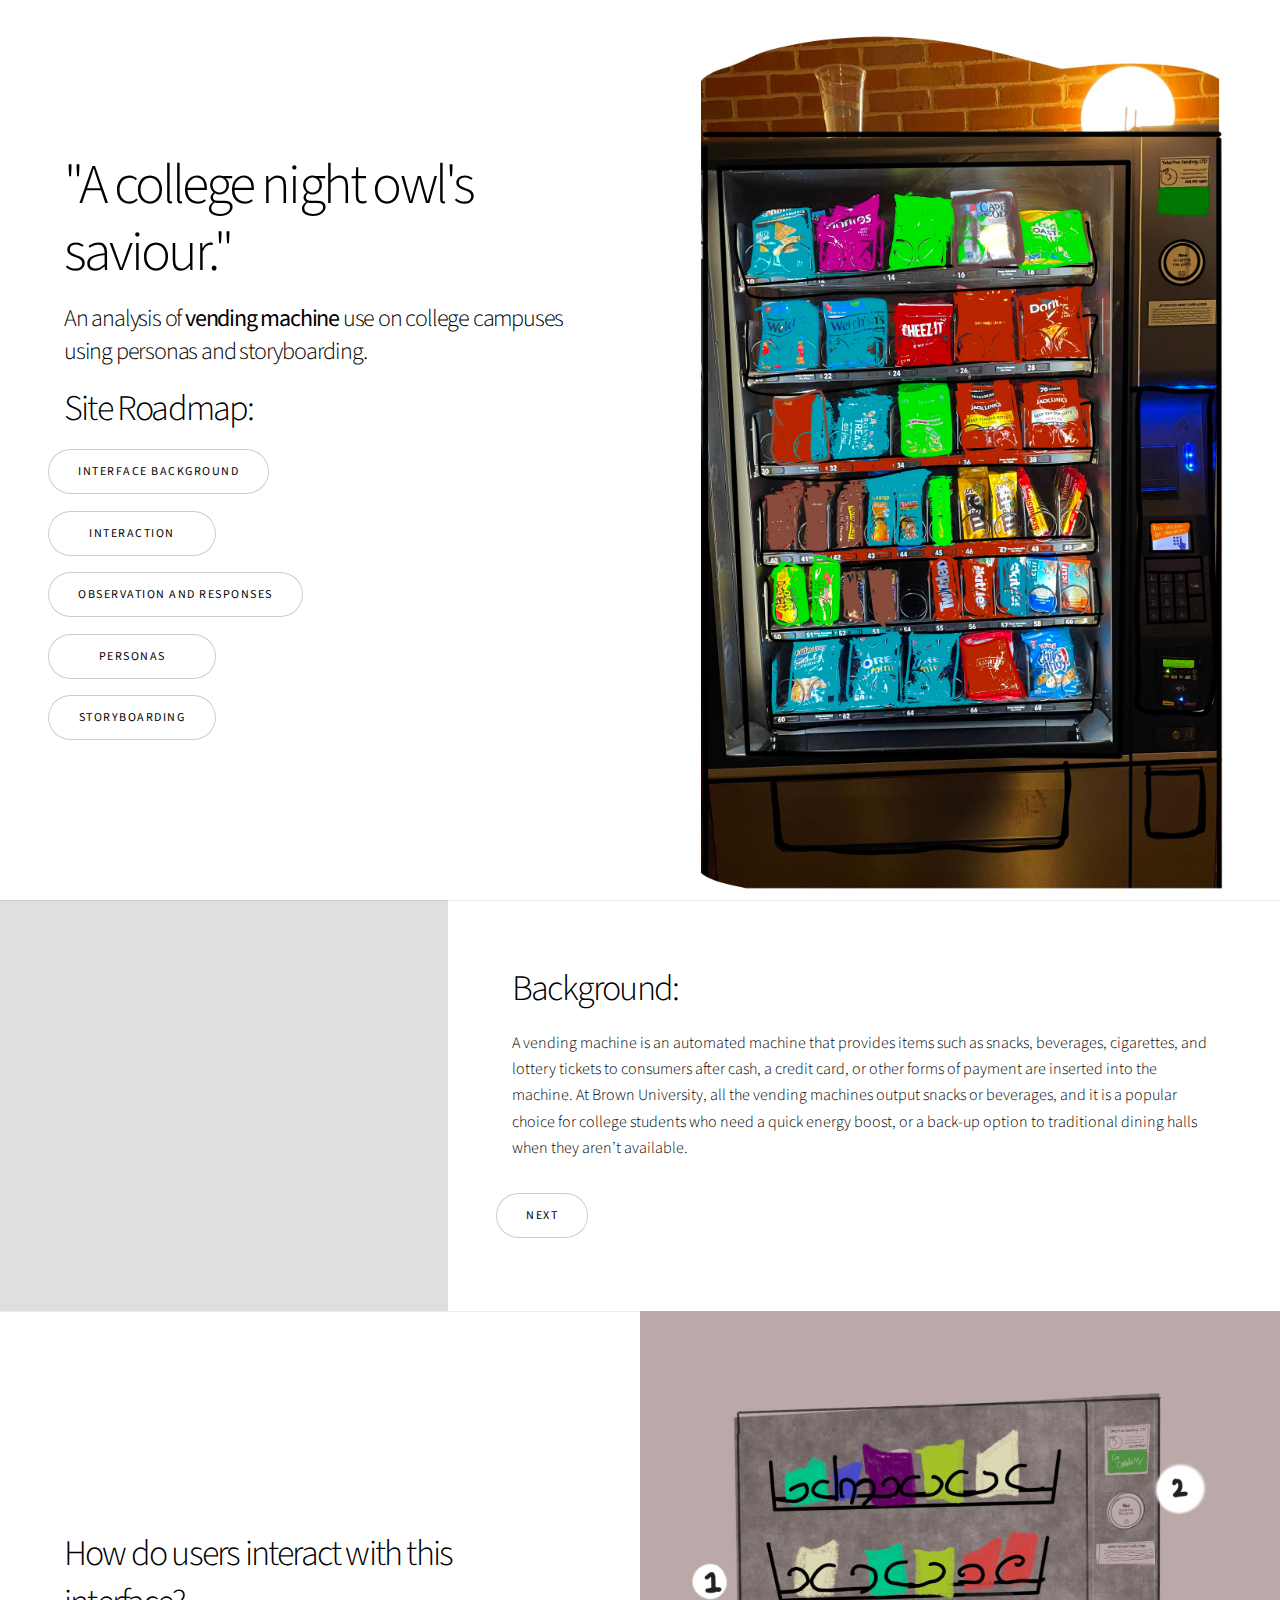
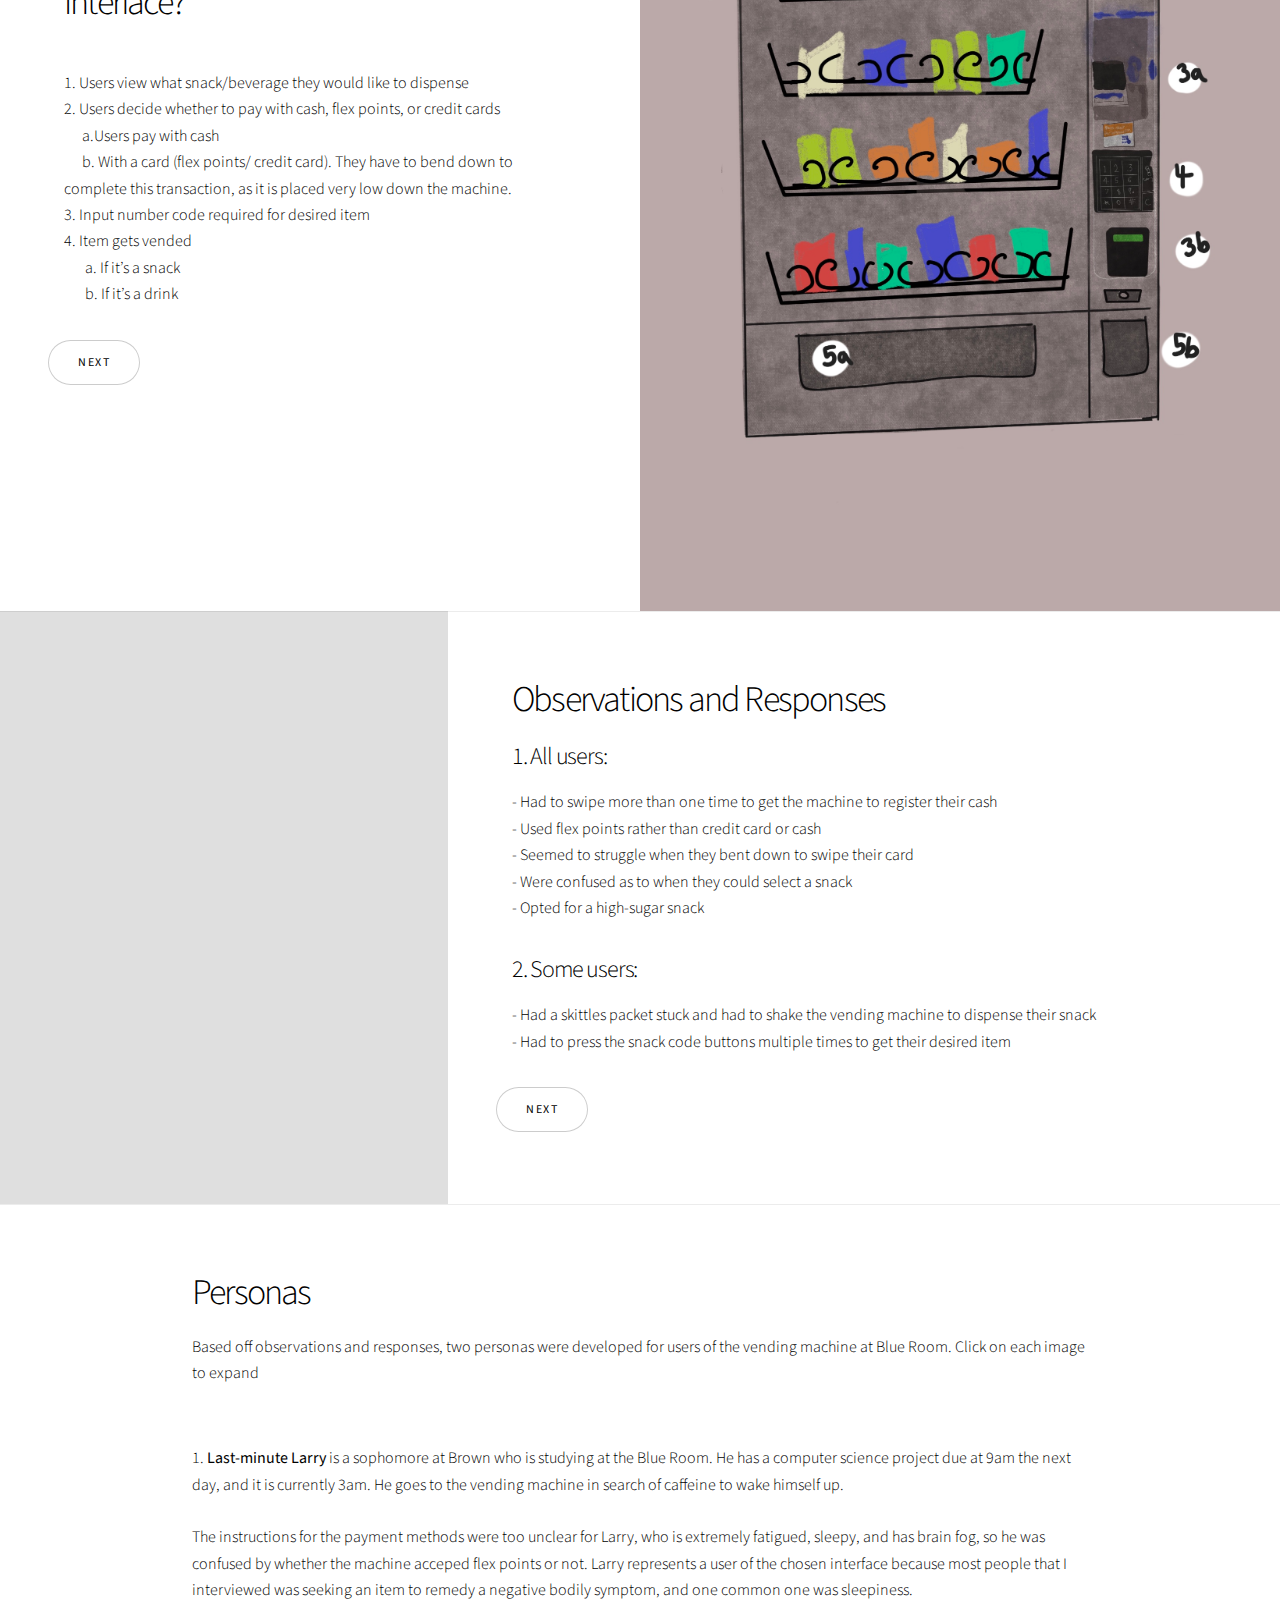
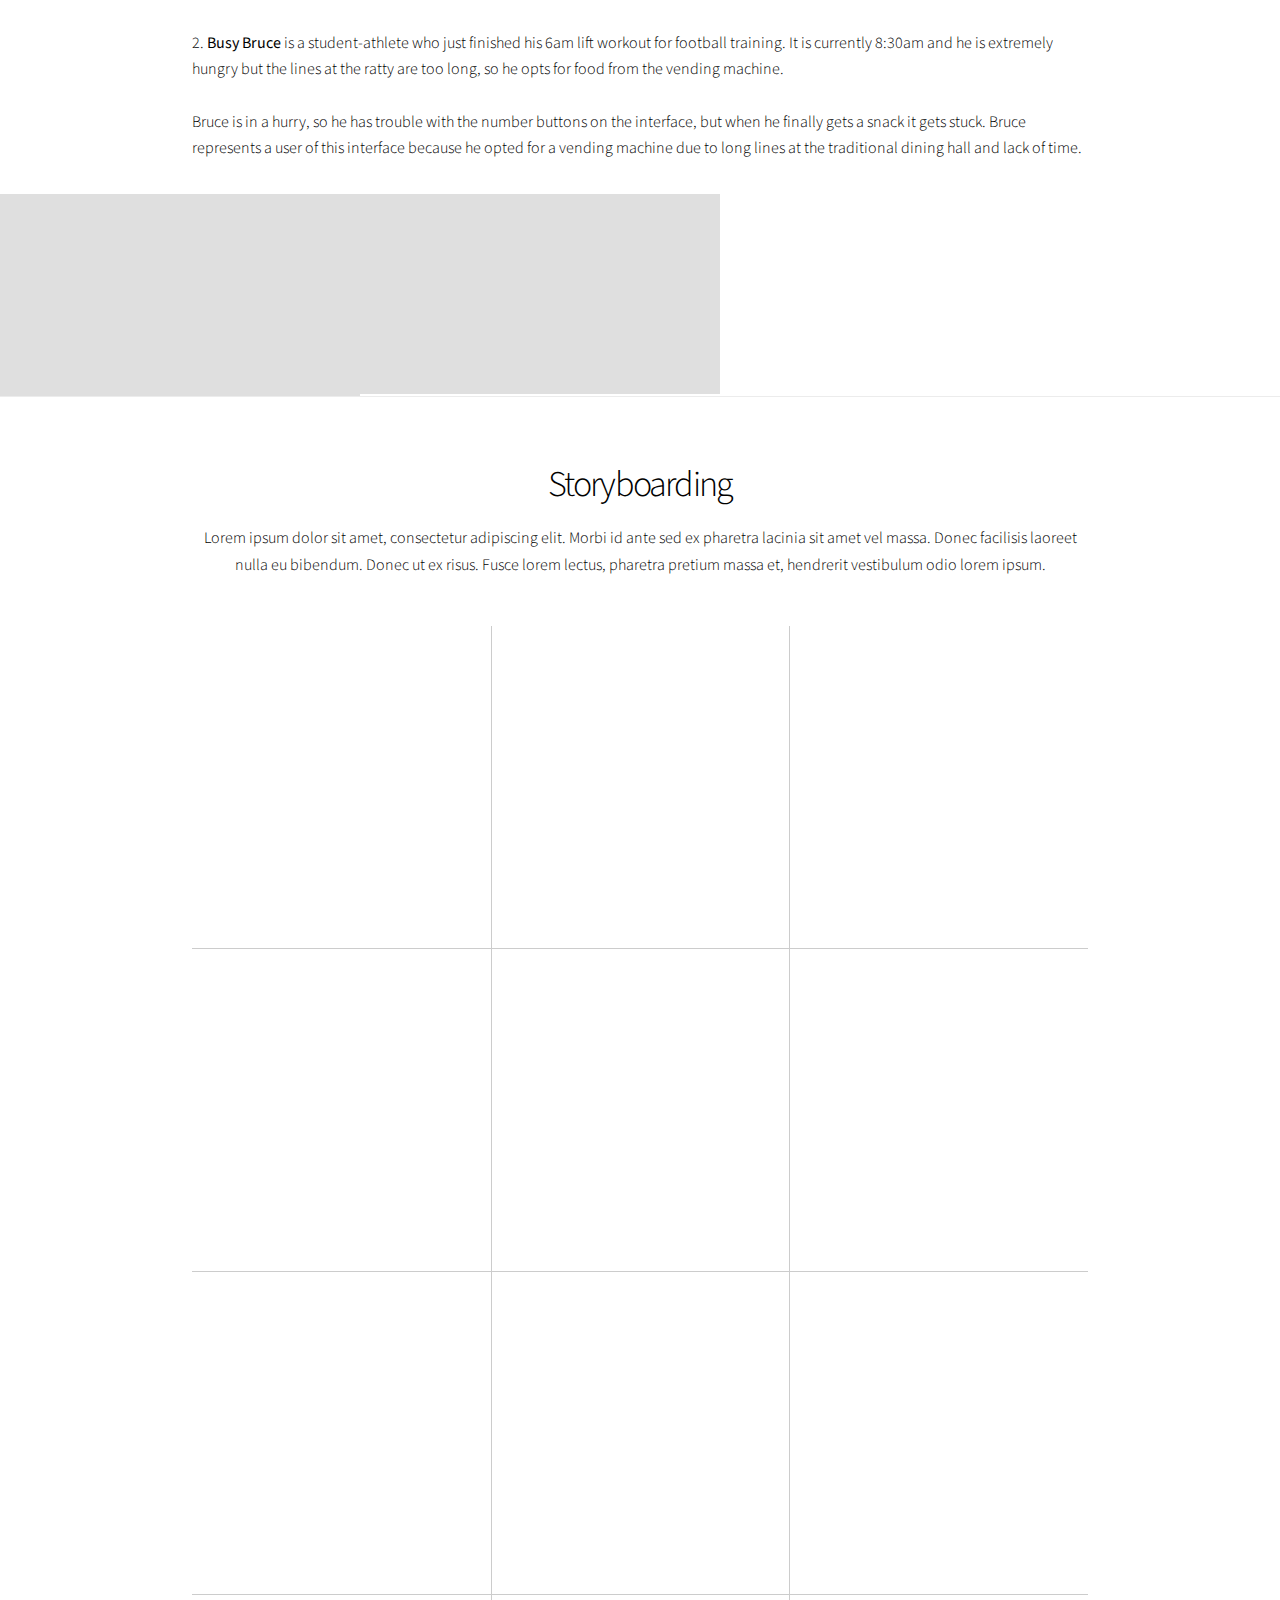
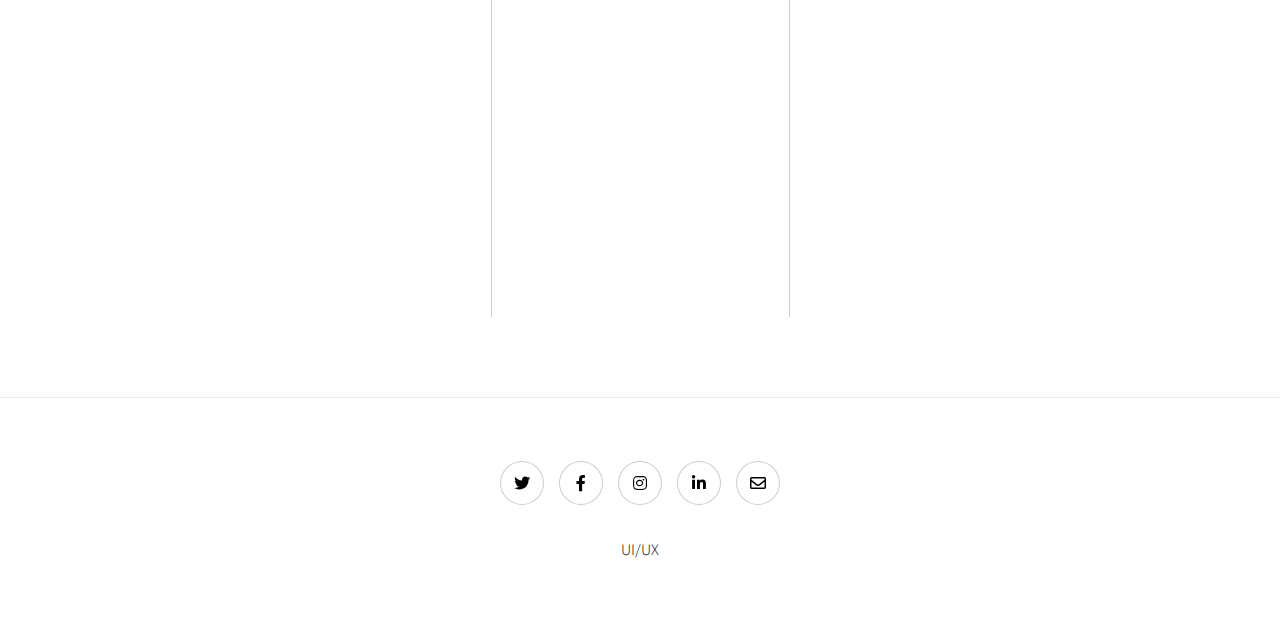
==== index.html @ 2b5aa085 "Add files via upload" ====
<!DOCTYPE HTML>
<!--
	Story by HTML5 UP
	html5up.net | @ajlkn
	Free for personal and commercial use under the CCA 3.0 license (html5up.net/license)
-->
<html>
	<head>
		<title>Vending Machine</title>
		<meta charset="utf-8" />
		<meta name="viewport" content="width=device-width, initial-scale=1, user-scalable=no" />
		<link rel="stylesheet" href="assets/css/main.css" />
		<noscript><link rel="stylesheet" href="assets/css/noscript.css" /></noscript>
	</head>
	<body class="is-preload">

		<!-- Wrapper -->
			<div id="wrapper" class="divided">

				<!-- One -->
					<section class="banner style1 orient-left content-align-left image-position-right fullscreen onload-image-fade-in onload-content-fade-right">
						<div class="content">
							<h1>"A college night owl's saviour."</h1>
							<h3 class="major">An analysis of <b>vending machine</b> use on college campuses using personas and storyboarding. <a href="https://html5up.net"> <a href="https://html5up.net/license"></a></h3>
							<h2>Site Roadmap:</h2>
							<ul class="actions stacked">
								<li><a href="#second" class="button big wide smooth-scroll-middle">Interface Background</a></li>
								<li><a href="#third" class="button big wide smooth-scroll-middle">Interaction</a></li>
								<li><a href="#fourth" class="button big wide smooth-scroll-middle">Observation and Responses</a></li>
								<li><a href="#fifth" class="button big wide smooth-scroll-middle">Personas</a></li>
								<li><a href="#sixth" class="button big wide smooth-scroll-middle">Storyboarding</a></li>
							</ul>
						</div>
						<div class="image">
							<img src="images/newvending.jpg" alt="" />
						</div>
					</section>

				<!-- Two -->
					<section class="spotlight style1 orient-right content-align-left image-position-center onscroll-image-fade-in" id="second">
						<div class="content">
							<h2>Background:</h2>
							<p>A vending machine is an automated machine that provides items such as snacks, beverages, cigarettes, and lottery tickets to consumers after cash, a credit card, or other forms of payment are inserted into the machine.
								At Brown University, all the vending machines output snacks or beverages, and it is a popular choice for college students who need a quick energy boost, or a back-up option to traditional dining halls when they aren’t available. </p>
							<ul class="actions stacked">
								<li><a href="#third" class="button smooth-scroll-middle">Next</a></li>
							</ul>
						</div>
						<div class="image">
							<img src="images/vendingcartoon.jpg" alt="" />
						</div>
					</section>

				<!-- Three -->
					<section class="banner style1 orient-left content-align-left image-position-right fullscreen onload-image-fade-in onload-content-fade-right" id="third">
						<div class="content">
							<h2>How do users interact with this interface? </h2>
							<p>
								<br>1. Users view what snack/beverage they would like to dispense 
								<br>2. Users decide whether to pay with cash, flex points, or credit cards 
								<br> &nbsp;&nbsp;&nbsp;&nbsp;&nbsp;&nbsp;a.Users pay with cash
								<br> &nbsp;&nbsp;&nbsp;&nbsp;&nbsp;&nbsp;b. With a card (flex points/ credit card). They have to bend down to &nbsp;&nbsp;&nbsp;&nbsp;&nbsp;&nbsp; complete this transaction, as it is placed very low down the machine.
								<br> 3. Input number code required for desired item
								<br> 4. Item gets vended
								<br> &nbsp;&nbsp;&nbsp;&nbsp;&nbsp;&nbsp; 	a. If it’s a snack
								<br> &nbsp;&nbsp;&nbsp;&nbsp;&nbsp;&nbsp;	b. If it’s a drink
								</p>
							<ul class="actions stacked">
								<li><a href="#fourth" class="button smooth-scroll-middle">Next</a></li>
							</ul>
						</div>
						<div class="image">
							<img src="images/new.jpg" alt="" />
						</div>
					</section>

				<!-- Four -->
					<section class="spotlight style1 orient-right content-align-left image-position-center onscroll-image-fade-in" id="fourth">
						<div class="content">
							<h2>Observations and Responses</h2>
							<h3>1. All users: </h3>
							<p> - Had to swipe more than one time to get the machine  to register their cash 
							<br> - Used flex points rather than credit card or cash   
							<br> - Seemed to struggle when they bent down to swipe their card   
							<br> - Were confused as to when they could select a snack   
							<br> - Opted for a high-sugar snack </p>
							<h3>2. Some users: </h3>
							<p>	- Had a skittles packet stuck and had to shake the vending machine to dispense their snack
							<br> - Had to press the snack code buttons multiple times to get their desired item 
								</p>
								
							<ul class="actions stacked">
								<li><a href="#fifth" class="button smooth-scroll-middle">Next</a></li>
							</ul>
						</div>
						<div class="image">
							<img src="images/example.jpg" alt="" />
						</div>
					</section>

				<!-- Five -->
					<section class="wrapper style1 align-left"id="fifth">
						<div class="inner">
							<h2>Personas</h2>
							<p>Based off observations and responses, two personas were developed for users of the vending machine at Blue Room. Click on each image to expand</p>
							<br> 1. <b>Last-minute Larry</b> is a sophomore at Brown who is studying at the Blue Room. He has a computer science project due at 9am the next day, and it is currently 3am. He goes to the vending machine in search of caffeine to wake himself up.
							<br>
							<br> The instructions for the payment methods were too unclear for Larry, who is extremely fatigued, sleepy, and has brain fog, so he was confused by whether the machine acceped flex points or not.
						       Larry represents a user of the chosen interface because most people that I interviewed was seeking an item to remedy a negative bodily symptom, and one common one was sleepiness. 
							<br>
							<br> 2. <b>Busy Bruce</b> is a student-athlete who just finished his 6am lift workout for football training. It is currently 8:30am and he is extremely hungry but the lines at the ratty are too long, so he opts for food from the vending machine. 
							<br>
							<br> Bruce is in a hurry, so he has trouble with the number buttons on the interface, but when he finally gets a snack it gets stuck.
							Bruce represents a user of this interface because he opted for a vending machine due to long lines at the traditional dining hall and lack of time.
						</div>

						<!-- Gallery -->
							<div class="gallery style2 medium lightbox onscroll-fade-in">
								<article>
									<a href="images/larry.png" class="image">
										<img src="images/larry.png" alt="" />
									</a>
									<div class="caption">
										<h3>Last-minute Larry</h3>
										<p></p>
										<ul class="actions fixed">
											<li><span class="button small">Details</span></li>
										</ul>
									</div>
								</article>
								<article>
									<a href="images/bruce.png" class="image">
										<img src="images/bruce.png" alt="" />
									</a>
									<div class="caption">
										<h3>Busy Bruce</h3>
										<p></p>
										<ul class="actions fixed">
											<li><span class="button small">Details</span></li>
										</ul>
									</div>
						
				
								
								</article>
							</div>

					</section>

				<!-- Six -->
					<section class="wrapper style1 align-center">
						<div class="inner">
							<h2>Storyboarding</h2>
							<p>Lorem ipsum dolor sit amet, consectetur adipiscing elit. Morbi id ante sed ex pharetra lacinia sit amet vel massa. Donec facilisis laoreet nulla eu bibendum. Donec ut ex risus. Fusce lorem lectus, pharetra pretium massa et, hendrerit vestibulum odio lorem ipsum.</p>
							<div class="items style1 medium onscroll-fade-in">
								<section>
									<span class="icon style2 major fa-gem"></span>
									<h3>Lorem</h3>
									<p>Lorem ipsum dolor sit amet, consectetur adipiscing elit. Morbi dui turpis, cursus eget orci amet aliquam congue semper. Etiam eget ultrices risus nec tempor elit.</p>
								</section>
								<section>
									<span class="icon solid style2 major fa-save"></span>
									<h3>Ipsum</h3>
									<p>Lorem ipsum dolor sit amet, consectetur adipiscing elit. Morbi dui turpis, cursus eget orci amet aliquam congue semper. Etiam eget ultrices risus nec tempor elit.</p>
								</section>
								<section>
									<span class="icon solid style2 major fa-chart-bar"></span>
									<h3>Dolor</h3>
									<p>Lorem ipsum dolor sit amet, consectetur adipiscing elit. Morbi dui turpis, cursus eget orci amet aliquam congue semper. Etiam eget ultrices risus nec tempor elit.</p>
								</section>
								<section>
									<span class="icon solid style2 major fa-wifi"></span>
									<h3>Amet</h3>
									<p>Lorem ipsum dolor sit amet, consectetur adipiscing elit. Morbi dui turpis, cursus eget orci amet aliquam congue semper. Etiam eget ultrices risus nec tempor elit.</p>
								</section>
								<section>
									<span class="icon solid style2 major fa-cog"></span>
									<h3>Magna</h3>
									<p>Lorem ipsum dolor sit amet, consectetur adipiscing elit. Morbi dui turpis, cursus eget orci amet aliquam congue semper. Etiam eget ultrices risus nec tempor elit.</p>
								</section>
								<section>
									<span class="icon style2 major fa-paper-plane"></span>
									<h3>Tempus</h3>
									<p>Lorem ipsum dolor sit amet, consectetur adipiscing elit. Morbi dui turpis, cursus eget orci amet aliquam congue semper. Etiam eget ultrices risus nec tempor elit.</p>
								</section>
								<section>
									<span class="icon solid style2 major fa-desktop"></span>
									<h3>Aliquam</h3>
									<p>Lorem ipsum dolor sit amet, consectetur adipiscing elit. Morbi dui turpis, cursus eget orci amet aliquam congue semper. Etiam eget ultrices risus nec tempor elit.</p>
								</section>
								<section>
									<span class="icon solid style2 major fa-sync-alt"></span>
									<h3>Elit</h3>
									<p>Lorem ipsum dolor sit amet, consectetur adipiscing elit. Morbi dui turpis, cursus eget orci amet aliquam congue semper. Etiam eget ultrices risus nec tempor elit.</p>
								</section>
								<section>
									<span class="icon solid style2 major fa-hashtag"></span>
									<h3>Morbi</h3>
									<p>Lorem ipsum dolor sit amet, consectetur adipiscing elit. Morbi dui turpis, cursus eget orci amet aliquam congue semper. Etiam eget ultrices risus nec tempor elit.</p>
								</section>
								<section>
									<span class="icon solid style2 major fa-bolt"></span>
									<h3>Turpis</h3>
									<p>Lorem ipsum dolor sit amet, consectetur adipiscing elit. Morbi dui turpis, cursus eget orci amet aliquam congue semper. Etiam eget ultrices risus nec tempor elit.</p>
								</section>
								<section>
									<span class="icon solid style2 major fa-envelope"></span>
									<h3>Ultrices</h3>
									<p>Lorem ipsum dolor sit amet, consectetur adipiscing elit. Morbi dui turpis, cursus eget orci amet aliquam congue semper. Etiam eget ultrices risus nec tempor elit.</p>
								</section>
								<section>
									<span class="icon solid style2 major fa-leaf"></span>
									<h3>Risus</h3>
									<p>Lorem ipsum dolor sit amet, consectetur adipiscing elit. Morbi dui turpis, cursus eget orci amet aliquam congue semper. Etiam eget ultrices risus nec tempor elit.</p>
								</section>
							</div>
						</div>
					</section>

				

				<!-- Footer -->
					<footer class="wrapper style1 align-center">
						<div class="inner">
							<ul class="icons">
								<li><a href="#" class="icon brands style2 fa-twitter"><span class="label">Twitter</span></a></li>
								<li><a href="#" class="icon brands style2 fa-facebook-f"><span class="label">Facebook</span></a></li>
								<li><a href="#" class="icon brands style2 fa-instagram"><span class="label">Instagram</span></a></li>
								<li><a href="#" class="icon brands style2 fa-linkedin-in"><span class="label">LinkedIn</span></a></li>
								<li><a href="#" class="icon style2 fa-envelope"><span class="label">Email</span></a></li>
							</ul>
							<p> UI/UX <a/a></p>
						</div>
					</footer>

			</div>

		<!-- Scripts -->
			<script src="assets/js/jquery.min.js"></script>
			<script src="assets/js/jquery.scrollex.min.js"></script>
			<script src="assets/js/jquery.scrolly.min.js"></script>
			<script src="assets/js/browser.min.js"></script>
			<script src="assets/js/breakpoints.min.js"></script>
			<script src="assets/js/util.js"></script>
			<script src="assets/js/main.js"></script>

	</body>
</html>
---- assets/css/main.css ----
@import url(fontawesome-all.min.css);
@import url("https://fonts.googleapis.com/css?family=Source+Sans+Pro:300,300i,400,400i");

/*
	Story by HTML5 UP
	html5up.net | @ajlkn
	Free for personal and commercial use under the CCA 3.0 license (html5up.net/license)
*/

html, body, div, span, applet, object,
iframe, h1, h2, h3, h4, h5, h6, p, blockquote,
pre, a, abbr, acronym, address, big, cite,
code, del, dfn, em, img, ins, kbd, q, s, samp,
small, strike, strong, sub, sup, tt, var, b,
u, i, center, dl, dt, dd, ol, ul, li, fieldset,
form, label, legend, table, caption, tbody,
tfoot, thead, tr, th, td, article, aside,
canvas, details, embed, figure, figcaption,
footer, header, hgroup, menu, nav, output, ruby,
section, summary, time, mark, audio, video {
	margin: 0;
	padding: 0;
	border: 0;
	font-size: 100%;
	font: inherit;
	vertical-align: baseline;}

article, aside, details, figcaption, figure,
footer, header, hgroup, menu, nav, section {
	display: block;}

body {
	line-height: 1;
}

ol, ul {
	list-style: none;
}

blockquote, q {
	quotes: none;
}

	blockquote:before, blockquote:after, q:before, q:after {
		content: '';
		content: none;
	}

table {
	border-collapse: collapse;
	border-spacing: 0;
}

body {
	-webkit-text-size-adjust: none;
}

mark {
	background-color: transparent;
	color: inherit;
}

input::-moz-focus-inner {
	border: 0;
	padding: 0;
}

input, select, textarea {
	-moz-appearance: none;
	-webkit-appearance: none;
	-ms-appearance: none;
	appearance: none;
}

/* Basic */

	@-ms-viewport {
		width: device-width;
	}

	body {
		-ms-overflow-style: scrollbar;
	}

	@media screen and (max-width: 480px) {

		html, body {
			min-width: 320px;
		}

	}

	html {
		box-sizing: border-box;
	}

	*, *:before, *:after {
		box-sizing: inherit;
	}

	body {
		background: #ffffff;
	}

		body.is-preload *, body.is-preload *:before, body.is-preload *:after {
			-moz-animation: none !important;
			-webkit-animation: none !important;
			-ms-animation: none !important;
			animation: none !important;
			-moz-transition: none !important;
			-webkit-transition: none !important;
			-ms-transition: none !important;
			transition: none !important;
		}

/* Type */

	html {
		font-size: 18pt;
	}

		@media screen and (max-width: 1680px) {

			html {
				font-size: 14pt;
			}

		}

		@media screen and (max-width: 1280px) {

			html {
				font-size: 12pt;
			}

		}

		@media screen and (max-width: 736px) {

			html {
				font-size: 11pt;
			}

		}

		@media screen and (max-width: 360px) {

			html {
				font-size: 10pt;
			}

		}

	body {
		background-color: #ffffff;
		color: #000000;
	}

	body, input, select, textarea {
		font-family: "Source Sans Pro", Helvetica, sans-serif;
		font-size: 1rem;
		font-weight: 300;
		line-height: 1.65;
	}

	a {
		-moz-transition: color 0.2s ease-in-out;
		-webkit-transition: color 0.2s ease-in-out;
		-ms-transition: color 0.2s ease-in-out;
		transition: color 0.2s ease-in-out;
		text-decoration: underline;
	}

		a:hover {
			text-decoration: none;
		}

	strong, b {
		font-weight: 400;
	}

	em, i {
		font-style: italic;
	}

	p {
		margin: 0 0 2rem 0;
	}

		p.major {
			font-size: 1.25rem;
		}

	h1, h2, h3, h4, h5, h6 {
		font-weight: 300;
		line-height: 1.375;
		letter-spacing: -0.05em;
		margin: 0 0 1rem 0;
	}

		h1 a, h2 a, h3 a, h4 a, h5 a, h6 a {
			color: inherit;
			text-decoration: none;
		}

	h1 {
		font-size: 3.5rem;
		line-height: 1.2;
	}

	h2 {
		font-size: 2.25rem;
	}

	h3 {
		font-size: 1.5rem;
	}

	h4 {
		font-size: 1.1rem;
	}

	h5 {
		font-size: 0.9rem;
	}

	h6 {
		font-size: 0.7rem;
	}

	sub {
		font-size: 0.8rem;
		position: relative;
		top: 0.5rem;
	}

	sup {
		font-size: 0.8rem;
		position: relative;
		top: -0.5rem;
	}

	blockquote {
		border-left: solid 4px;
		font-style: italic;
		margin: 0 0 2rem 0;
		padding: 0.5rem 0 0.5rem 2rem;
	}

	code {
		border-radius: 4px;
		font-family: "Courier New", monospace;
		font-size: 0.9em;
		margin: 0 0.25rem;
		padding: 0.25rem 0.325rem;
	}

	pre {
		-webkit-overflow-scrolling: touch;
		font-family: "Courier New", monospace;
		font-size: 0.9em;
		margin: 0 0 2rem 0;
	}

		pre code {
			display: block;
			line-height: 1.5;
			padding: 0.75rem 1rem;
			overflow-x: auto;
		}

	hr {
		border: 0;
		border-bottom: solid 1px;
		margin: 2.5rem 0;
	}

		hr.major {
			margin: 3.5rem 0;
		}

	.align-left {
		text-align: left;
	}

	.align-center {
		text-align: center;
	}

	.align-right {
		text-align: right;
	}

	@media screen and (max-width: 736px) {

		p.major {
			font-size: 1.1rem;
		}

		h1 {
			font-size: 2.5rem;
		}

		h2 {
			font-size: 2rem;
		}

		h3 {
			font-size: 1.25rem;
		}

		h4 {
			font-size: 1rem;
		}

	}

	input, select, textarea {
		color: #000000;
	}

	a {
		color: #000000;
	}

		a:hover {
			color: #47D3E5;
		}

	strong, b {
		color: #000000;
	}

	h1, h2, h3, h4, h5, h6 {
		color: #000000;
	}

	blockquote {
		border-left-color: rgba(0, 0, 0, 0.2);
	}

	code {
		background: rgba(0, 0, 0, 0.05);
		border-color: rgba(0, 0, 0, 0.2);
	}

	hr {
		border-bottom-color: rgba(0, 0, 0, 0.2);
	}

/* Row */

	.row {
		display: flex;
		flex-wrap: wrap;
		box-sizing: border-box;
		align-items: stretch;
	}

		.row > * {
			box-sizing: border-box;
		}

		.row.gtr-uniform > * > :last-child {
			margin-bottom: 0;
		}

		.row.aln-left {
			justify-content: flex-start;
		}

		.row.aln-center {
			justify-content: center;
		}

		.row.aln-right {
			justify-content: flex-end;
		}

		.row.aln-top {
			align-items: flex-start;
		}

		.row.aln-middle {
			align-items: center;
		}

		.row.aln-bottom {
			align-items: flex-end;
		}

		.row > .imp {
			order: -1;
		}

		.row > .col-1 {
			width: 8.33333%;
		}

		.row > .off-1 {
			margin-left: 8.33333%;
		}

		.row > .col-2 {
			width: 16.66667%;
		}

		.row > .off-2 {
			margin-left: 16.66667%;
		}

		.row > .col-3 {
			width: 25%;
		}

		.row > .off-3 {
			margin-left: 25%;
		}

		.row > .col-4 {
			width: 33.33333%;
		}

		.row > .off-4 {
			margin-left: 33.33333%;
		}

		.row > .col-5 {
			width: 41.66667%;
		}

		.row > .off-5 {
			margin-left: 41.66667%;
		}

		.row > .col-6 {
			width: 50%;
		}

		.row > .off-6 {
			margin-left: 50%;
		}

		.row > .col-7 {
			width: 58.33333%;
		}

		.row > .off-7 {
			margin-left: 58.33333%;
		}

		.row > .col-8 {
			width: 66.66667%;
		}

		.row > .off-8 {
			margin-left: 66.66667%;
		}

		.row > .col-9 {
			width: 75%;
		}

		.row > .off-9 {
			margin-left: 75%;
		}

		.row > .col-10 {
			width: 83.33333%;
		}

		.row > .off-10 {
			margin-left: 83.33333%;
		}

		.row > .col-11 {
			width: 91.66667%;
		}

		.row > .off-11 {
			margin-left: 91.66667%;
		}

		.row > .col-12 {
			width: 100%;
		}

		.row > .off-12 {
			margin-left: 100%;
		}

		.row.gtr-0 {
			margin-top: 0;
			margin-left: 0rem;
		}

			.row.gtr-0 > * {
				padding: 0 0 0 0rem;
			}

			.row.gtr-0.gtr-uniform {
				margin-top: 0rem;
			}

				.row.gtr-0.gtr-uniform > * {
					padding-top: 0rem;
				}

		.row.gtr-25 {
			margin-top: 0;
			margin-left: -0.5rem;
		}

			.row.gtr-25 > * {
				padding: 0 0 0 0.5rem;
			}

			.row.gtr-25.gtr-uniform {
				margin-top: -0.5rem;
			}

				.row.gtr-25.gtr-uniform > * {
					padding-top: 0.5rem;
				}

		.row.gtr-50 {
			margin-top: 0;
			margin-left: -1rem;
		}

			.row.gtr-50 > * {
				padding: 0 0 0 1rem;
			}

			.row.gtr-50.gtr-uniform {
				margin-top: -1rem;
			}

				.row.gtr-50.gtr-uniform > * {
					padding-top: 1rem;
				}

		.row {
			margin-top: 0;
			margin-left: -2rem;
		}

			.row > * {
				padding: 0 0 0 2rem;
			}

			.row.gtr-uniform {
				margin-top: -2rem;
			}

				.row.gtr-uniform > * {
					padding-top: 2rem;
				}

		.row.gtr-150 {
			margin-top: 0;
			margin-left: -3rem;
		}

			.row.gtr-150 > * {
				padding: 0 0 0 3rem;
			}

			.row.gtr-150.gtr-uniform {
				margin-top: -3rem;
			}

				.row.gtr-150.gtr-uniform > * {
					padding-top: 3rem;
				}

		.row.gtr-200 {
			margin-top: 0;
			margin-left: -4rem;
		}

			.row.gtr-200 > * {
				padding: 0 0 0 4rem;
			}

			.row.gtr-200.gtr-uniform {
				margin-top: -4rem;
			}

				.row.gtr-200.gtr-uniform > * {
					padding-top: 4rem;
				}

		@media screen and (max-width: 1680px) {

			.row {
				display: flex;
				flex-wrap: wrap;
				box-sizing: border-box;
				align-items: stretch;
			}

				.row > * {
					box-sizing: border-box;
				}

				.row.gtr-uniform > * > :last-child {
					margin-bottom: 0;
				}

				.row.aln-left {
					justify-content: flex-start;
				}

				.row.aln-center {
					justify-content: center;
				}

				.row.aln-right {
					justify-content: flex-end;
				}

				.row.aln-top {
					align-items: flex-start;
				}

				.row.aln-middle {
					align-items: center;
				}

				.row.aln-bottom {
					align-items: flex-end;
				}

				.row > .imp-xlarge {
					order: -1;
				}

				.row > .col-1-xlarge {
					width: 8.33333%;
				}

				.row > .off-1-xlarge {
					margin-left: 8.33333%;
				}

				.row > .col-2-xlarge {
					width: 16.66667%;
				}

				.row > .off-2-xlarge {
					margin-left: 16.66667%;
				}

				.row > .col-3-xlarge {
					width: 25%;
				}

				.row > .off-3-xlarge {
					margin-left: 25%;
				}

				.row > .col-4-xlarge {
					width: 33.33333%;
				}

				.row > .off-4-xlarge {
					margin-left: 33.33333%;
				}

				.row > .col-5-xlarge {
					width: 41.66667%;
				}

				.row > .off-5-xlarge {
					margin-left: 41.66667%;
				}

				.row > .col-6-xlarge {
					width: 50%;
				}

				.row > .off-6-xlarge {
					margin-left: 50%;
				}

				.row > .col-7-xlarge {
					width: 58.33333%;
				}

				.row > .off-7-xlarge {
					margin-left: 58.33333%;
				}

				.row > .col-8-xlarge {
					width: 66.66667%;
				}

				.row > .off-8-xlarge {
					margin-left: 66.66667%;
				}

				.row > .col-9-xlarge {
					width: 75%;
				}

				.row > .off-9-xlarge {
					margin-left: 75%;
				}

				.row > .col-10-xlarge {
					width: 83.33333%;
				}

				.row > .off-10-xlarge {
					margin-left: 83.33333%;
				}

				.row > .col-11-xlarge {
					width: 91.66667%;
				}

				.row > .off-11-xlarge {
					margin-left: 91.66667%;
				}

				.row > .col-12-xlarge {
					width: 100%;
				}

				.row > .off-12-xlarge {
					margin-left: 100%;
				}

				.row.gtr-0 {
					margin-top: 0;
					margin-left: 0rem;
				}

					.row.gtr-0 > * {
						padding: 0 0 0 0rem;
					}

					.row.gtr-0.gtr-uniform {
						margin-top: 0rem;
					}

						.row.gtr-0.gtr-uniform > * {
							padding-top: 0rem;
						}

				.row.gtr-25 {
					margin-top: 0;
					margin-left: -0.5rem;
				}

					.row.gtr-25 > * {
						padding: 0 0 0 0.5rem;
					}

					.row.gtr-25.gtr-uniform {
						margin-top: -0.5rem;
					}

						.row.gtr-25.gtr-uniform > * {
							padding-top: 0.5rem;
						}

				.row.gtr-50 {
					margin-top: 0;
					margin-left: -1rem;
				}

					.row.gtr-50 > * {
						padding: 0 0 0 1rem;
					}

					.row.gtr-50.gtr-uniform {
						margin-top: -1rem;
					}

						.row.gtr-50.gtr-uniform > * {
							padding-top: 1rem;
						}

				.row {
					margin-top: 0;
					margin-left: -2rem;
				}

					.row > * {
						padding: 0 0 0 2rem;
					}

					.row.gtr-uniform {
						margin-top: -2rem;
					}

						.row.gtr-uniform > * {
							padding-top: 2rem;
						}

				.row.gtr-150 {
					margin-top: 0;
					margin-left: -3rem;
				}

					.row.gtr-150 > * {
						padding: 0 0 0 3rem;
					}

					.row.gtr-150.gtr-uniform {
						margin-top: -3rem;
					}

						.row.gtr-150.gtr-uniform > * {
							padding-top: 3rem;
						}

				.row.gtr-200 {
					margin-top: 0;
					margin-left: -4rem;
				}

					.row.gtr-200 > * {
						padding: 0 0 0 4rem;
					}

					.row.gtr-200.gtr-uniform {
						margin-top: -4rem;
					}

						.row.gtr-200.gtr-uniform > * {
							padding-top: 4rem;
						}

		}

		@media screen and (max-width: 1280px) {

			.row {
				display: flex;
				flex-wrap: wrap;
				box-sizing: border-box;
				align-items: stretch;
			}

				.row > * {
					box-sizing: border-box;
				}

				.row.gtr-uniform > * > :last-child {
					margin-bottom: 0;
				}

				.row.aln-left {
					justify-content: flex-start;
				}

				.row.aln-center {
					justify-content: center;
				}

				.row.aln-right {
					justify-content: flex-end;
				}

				.row.aln-top {
					align-items: flex-start;
				}

				.row.aln-middle {
					align-items: center;
				}

				.row.aln-bottom {
					align-items: flex-end;
				}

				.row > .imp-large {
					order: -1;
				}

				.row > .col-1-large {
					width: 8.33333%;
				}

				.row > .off-1-large {
					margin-left: 8.33333%;
				}

				.row > .col-2-large {
					width: 16.66667%;
				}

				.row > .off-2-large {
					margin-left: 16.66667%;
				}

				.row > .col-3-large {
					width: 25%;
				}

				.row > .off-3-large {
					margin-left: 25%;
				}

				.row > .col-4-large {
					width: 33.33333%;
				}

				.row > .off-4-large {
					margin-left: 33.33333%;
				}

				.row > .col-5-large {
					width: 41.66667%;
				}

				.row > .off-5-large {
					margin-left: 41.66667%;
				}

				.row > .col-6-large {
					width: 50%;
				}

				.row > .off-6-large {
					margin-left: 50%;
				}

				.row > .col-7-large {
					width: 58.33333%;
				}

				.row > .off-7-large {
					margin-left: 58.33333%;
				}

				.row > .col-8-large {
					width: 66.66667%;
				}

				.row > .off-8-large {
					margin-left: 66.66667%;
				}

				.row > .col-9-large {
					width: 75%;
				}

				.row > .off-9-large {
					margin-left: 75%;
				}

				.row > .col-10-large {
					width: 83.33333%;
				}

				.row > .off-10-large {
					margin-left: 83.33333%;
				}

				.row > .col-11-large {
					width: 91.66667%;
				}

				.row > .off-11-large {
					margin-left: 91.66667%;
				}

				.row > .col-12-large {
					width: 100%;
				}

				.row > .off-12-large {
					margin-left: 100%;
				}

				.row.gtr-0 {
					margin-top: 0;
					margin-left: 0rem;
				}

					.row.gtr-0 > * {
						padding: 0 0 0 0rem;
					}

					.row.gtr-0.gtr-uniform {
						margin-top: 0rem;
					}

						.row.gtr-0.gtr-uniform > * {
							padding-top: 0rem;
						}

				.row.gtr-25 {
					margin-top: 0;
					margin-left: -0.5rem;
				}

					.row.gtr-25 > * {
						padding: 0 0 0 0.5rem;
					}

					.row.gtr-25.gtr-uniform {
						margin-top: -0.5rem;
					}

						.row.gtr-25.gtr-uniform > * {
							padding-top: 0.5rem;
						}

				.row.gtr-50 {
					margin-top: 0;
					margin-left: -1rem;
				}

					.row.gtr-50 > * {
						padding: 0 0 0 1rem;
					}

					.row.gtr-50.gtr-uniform {
						margin-top: -1rem;
					}

						.row.gtr-50.gtr-uniform > * {
							padding-top: 1rem;
						}

				.row {
					margin-top: 0;
					margin-left: -2rem;
				}

					.row > * {
						padding: 0 0 0 2rem;
					}

					.row.gtr-uniform {
						margin-top: -2rem;
					}

						.row.gtr-uniform > * {
							padding-top: 2rem;
						}

				.row.gtr-150 {
					margin-top: 0;
					margin-left: -3rem;
				}

					.row.gtr-150 > * {
						padding: 0 0 0 3rem;
					}

					.row.gtr-150.gtr-uniform {
						margin-top: -3rem;
					}

						.row.gtr-150.gtr-uniform > * {
							padding-top: 3rem;
						}

				.row.gtr-200 {
					margin-top: 0;
					margin-left: -4rem;
				}

					.row.gtr-200 > * {
						padding: 0 0 0 4rem;
					}

					.row.gtr-200.gtr-uniform {
						margin-top: -4rem;
					}

						.row.gtr-200.gtr-uniform > * {
							padding-top: 4rem;
						}

		}

		@media screen and (max-width: 980px) {

			.row {
				display: flex;
				flex-wrap: wrap;
				box-sizing: border-box;
				align-items: stretch;
			}

				.row > * {
					box-sizing: border-box;
				}

				.row.gtr-uniform > * > :last-child {
					margin-bottom: 0;
				}

				.row.aln-left {
					justify-content: flex-start;
				}

				.row.aln-center {
					justify-content: center;
				}

				.row.aln-right {
					justify-content: flex-end;
				}

				.row.aln-top {
					align-items: flex-start;
				}

				.row.aln-middle {
					align-items: center;
				}

				.row.aln-bottom {
					align-items: flex-end;
				}

				.row > .imp-medium {
					order: -1;
				}

				.row > .col-1-medium {
					width: 8.33333%;
				}

				.row > .off-1-medium {
					margin-left: 8.33333%;
				}

				.row > .col-2-medium {
					width: 16.66667%;
				}

				.row > .off-2-medium {
					margin-left: 16.66667%;
				}

				.row > .col-3-medium {
					width: 25%;
				}

				.row > .off-3-medium {
					margin-left: 25%;
				}

				.row > .col-4-medium {
					width: 33.33333%;
				}

				.row > .off-4-medium {
					margin-left: 33.33333%;
				}

				.row > .col-5-medium {
					width: 41.66667%;
				}

				.row > .off-5-medium {
					margin-left: 41.66667%;
				}

				.row > .col-6-medium {
					width: 50%;
				}

				.row > .off-6-medium {
					margin-left: 50%;
				}

				.row > .col-7-medium {
					width: 58.33333%;
				}

				.row > .off-7-medium {
					margin-left: 58.33333%;
				}

				.row > .col-8-medium {
					width: 66.66667%;
				}

				.row > .off-8-medium {
					margin-left: 66.66667%;
				}

				.row > .col-9-medium {
					width: 75%;
				}

				.row > .off-9-medium {
					margin-left: 75%;
				}

				.row > .col-10-medium {
					width: 83.33333%;
				}

				.row > .off-10-medium {
					margin-left: 83.33333%;
				}

				.row > .col-11-medium {
					width: 91.66667%;
				}

				.row > .off-11-medium {
					margin-left: 91.66667%;
				}

				.row > .col-12-medium {
					width: 100%;
				}

				.row > .off-12-medium {
					margin-left: 100%;
				}

				.row.gtr-0 {
					margin-top: 0;
					margin-left: 0rem;
				}

					.row.gtr-0 > * {
						padding: 0 0 0 0rem;
					}

					.row.gtr-0.gtr-uniform {
						margin-top: 0rem;
					}

						.row.gtr-0.gtr-uniform > * {
							padding-top: 0rem;
						}

				.row.gtr-25 {
					margin-top: 0;
					margin-left: -0.5rem;
				}

					.row.gtr-25 > * {
						padding: 0 0 0 0.5rem;
					}

					.row.gtr-25.gtr-uniform {
						margin-top: -0.5rem;
					}

						.row.gtr-25.gtr-uniform > * {
							padding-top: 0.5rem;
						}

				.row.gtr-50 {
					margin-top: 0;
					margin-left: -1rem;
				}

					.row.gtr-50 > * {
						padding: 0 0 0 1rem;
					}

					.row.gtr-50.gtr-uniform {
						margin-top: -1rem;
					}

						.row.gtr-50.gtr-uniform > * {
							padding-top: 1rem;
						}

				.row {
					margin-top: 0;
					margin-left: -2rem;
				}

					.row > * {
						padding: 0 0 0 2rem;
					}

					.row.gtr-uniform {
						margin-top: -2rem;
					}

						.row.gtr-uniform > * {
							padding-top: 2rem;
						}

				.row.gtr-150 {
					margin-top: 0;
					margin-left: -3rem;
				}

					.row.gtr-150 > * {
						padding: 0 0 0 3rem;
					}

					.row.gtr-150.gtr-uniform {
						margin-top: -3rem;
					}

						.row.gtr-150.gtr-uniform > * {
							padding-top: 3rem;
						}

				.row.gtr-200 {
					margin-top: 0;
					margin-left: -4rem;
				}

					.row.gtr-200 > * {
						padding: 0 0 0 4rem;
					}

					.row.gtr-200.gtr-uniform {
						margin-top: -4rem;
					}

						.row.gtr-200.gtr-uniform > * {
							padding-top: 4rem;
						}

		}

		@media screen and (max-width: 736px) {

			.row {
				display: flex;
				flex-wrap: wrap;
				box-sizing: border-box;
				align-items: stretch;
			}

				.row > * {
					box-sizing: border-box;
				}

				.row.gtr-uniform > * > :last-child {
					margin-bottom: 0;
				}

				.row.aln-left {
					justify-content: flex-start;
				}

				.row.aln-center {
					justify-content: center;
				}

				.row.aln-right {
					justify-content: flex-end;
				}

				.row.aln-top {
					align-items: flex-start;
				}

				.row.aln-middle {
					align-items: center;
				}

				.row.aln-bottom {
					align-items: flex-end;
				}

				.row > .imp-small {
					order: -1;
				}

				.row > .col-1-small {
					width: 8.33333%;
				}

				.row > .off-1-small {
					margin-left: 8.33333%;
				}

				.row > .col-2-small {
					width: 16.66667%;
				}

				.row > .off-2-small {
					margin-left: 16.66667%;
				}

				.row > .col-3-small {
					width: 25%;
				}

				.row > .off-3-small {
					margin-left: 25%;
				}

				.row > .col-4-small {
					width: 33.33333%;
				}

				.row > .off-4-small {
					margin-left: 33.33333%;
				}

				.row > .col-5-small {
					width: 41.66667%;
				}

				.row > .off-5-small {
					margin-left: 41.66667%;
				}

				.row > .col-6-small {
					width: 50%;
				}

				.row > .off-6-small {
					margin-left: 50%;
				}

				.row > .col-7-small {
					width: 58.33333%;
				}

				.row > .off-7-small {
					margin-left: 58.33333%;
				}

				.row > .col-8-small {
					width: 66.66667%;
				}

				.row > .off-8-small {
					margin-left: 66.66667%;
				}

				.row > .col-9-small {
					width: 75%;
				}

				.row > .off-9-small {
					margin-left: 75%;
				}

				.row > .col-10-small {
					width: 83.33333%;
				}

				.row > .off-10-small {
					margin-left: 83.33333%;
				}

				.row > .col-11-small {
					width: 91.66667%;
				}

				.row > .off-11-small {
					margin-left: 91.66667%;
				}

				.row > .col-12-small {
					width: 100%;
				}

				.row > .off-12-small {
					margin-left: 100%;
				}

				.row.gtr-0 {
					margin-top: 0;
					margin-left: 0rem;
				}

					.row.gtr-0 > * {
						padding: 0 0 0 0rem;
					}

					.row.gtr-0.gtr-uniform {
						margin-top: 0rem;
					}

						.row.gtr-0.gtr-uniform > * {
							padding-top: 0rem;
						}

				.row.gtr-25 {
					margin-top: 0;
					margin-left: -0.5rem;
				}

					.row.gtr-25 > * {
						padding: 0 0 0 0.5rem;
					}

					.row.gtr-25.gtr-uniform {
						margin-top: -0.5rem;
					}

						.row.gtr-25.gtr-uniform > * {
							padding-top: 0.5rem;
						}

				.row.gtr-50 {
					margin-top: 0;
					margin-left: -1rem;
				}

					.row.gtr-50 > * {
						padding: 0 0 0 1rem;
					}

					.row.gtr-50.gtr-uniform {
						margin-top: -1rem;
					}

						.row.gtr-50.gtr-uniform > * {
							padding-top: 1rem;
						}

				.row {
					margin-top: 0;
					margin-left: -2rem;
				}

					.row > * {
						padding: 0 0 0 2rem;
					}

					.row.gtr-uniform {
						margin-top: -2rem;
					}

						.row.gtr-uniform > * {
							padding-top: 2rem;
						}

				.row.gtr-150 {
					margin-top: 0;
					margin-left: -3rem;
				}

					.row.gtr-150 > * {
						padding: 0 0 0 3rem;
					}

					.row.gtr-150.gtr-uniform {
						margin-top: -3rem;
					}

						.row.gtr-150.gtr-uniform > * {
							padding-top: 3rem;
						}

				.row.gtr-200 {
					margin-top: 0;
					margin-left: -4rem;
				}

					.row.gtr-200 > * {
						padding: 0 0 0 4rem;
					}

					.row.gtr-200.gtr-uniform {
						margin-top: -4rem;
					}

						.row.gtr-200.gtr-uniform > * {
							padding-top: 4rem;
						}

		}

		@media screen and (max-width: 480px) {

			.row {
				display: flex;
				flex-wrap: wrap;
				box-sizing: border-box;
				align-items: stretch;
			}

				.row > * {
					box-sizing: border-box;
				}

				.row.gtr-uniform > * > :last-child {
					margin-bottom: 0;
				}

				.row.aln-left {
					justify-content: flex-start;
				}

				.row.aln-center {
					justify-content: center;
				}

				.row.aln-right {
					justify-content: flex-end;
				}

				.row.aln-top {
					align-items: flex-start;
				}

				.row.aln-middle {
					align-items: center;
				}

				.row.aln-bottom {
					align-items: flex-end;
				}

				.row > .imp-xsmall {
					order: -1;
				}

				.row > .col-1-xsmall {
					width: 8.33333%;
				}

				.row > .off-1-xsmall {
					margin-left: 8.33333%;
				}

				.row > .col-2-xsmall {
					width: 16.66667%;
				}

				.row > .off-2-xsmall {
					margin-left: 16.66667%;
				}

				.row > .col-3-xsmall {
					width: 25%;
				}

				.row > .off-3-xsmall {
					margin-left: 25%;
				}

				.row > .col-4-xsmall {
					width: 33.33333%;
				}

				.row > .off-4-xsmall {
					margin-left: 33.33333%;
				}

				.row > .col-5-xsmall {
					width: 41.66667%;
				}

				.row > .off-5-xsmall {
					margin-left: 41.66667%;
				}

				.row > .col-6-xsmall {
					width: 50%;
				}

				.row > .off-6-xsmall {
					margin-left: 50%;
				}

				.row > .col-7-xsmall {
					width: 58.33333%;
				}

				.row > .off-7-xsmall {
					margin-left: 58.33333%;
				}

				.row > .col-8-xsmall {
					width: 66.66667%;
				}

				.row > .off-8-xsmall {
					margin-left: 66.66667%;
				}

				.row > .col-9-xsmall {
					width: 75%;
				}

				.row > .off-9-xsmall {
					margin-left: 75%;
				}

				.row > .col-10-xsmall {
					width: 83.33333%;
				}

				.row > .off-10-xsmall {
					margin-left: 83.33333%;
				}

				.row > .col-11-xsmall {
					width: 91.66667%;
				}

				.row > .off-11-xsmall {
					margin-left: 91.66667%;
				}

				.row > .col-12-xsmall {
					width: 100%;
				}

				.row > .off-12-xsmall {
					margin-left: 100%;
				}

				.row.gtr-0 {
					margin-top: 0;
					margin-left: 0rem;
				}

					.row.gtr-0 > * {
						padding: 0 0 0 0rem;
					}

					.row.gtr-0.gtr-uniform {
						margin-top: 0rem;
					}

						.row.gtr-0.gtr-uniform > * {
							padding-top: 0rem;
						}

				.row.gtr-25 {
					margin-top: 0;
					margin-left: -0.5rem;
				}

					.row.gtr-25 > * {
						padding: 0 0 0 0.5rem;
					}

					.row.gtr-25.gtr-uniform {
						margin-top: -0.5rem;
					}

						.row.gtr-25.gtr-uniform > * {
							padding-top: 0.5rem;
						}

				.row.gtr-50 {
					margin-top: 0;
					margin-left: -1rem;
				}

					.row.gtr-50 > * {
						padding: 0 0 0 1rem;
					}

					.row.gtr-50.gtr-uniform {
						margin-top: -1rem;
					}

						.row.gtr-50.gtr-uniform > * {
							padding-top: 1rem;
						}

				.row {
					margin-top: 0;
					margin-left: -2rem;
				}

					.row > * {
						padding: 0 0 0 2rem;
					}

					.row.gtr-uniform {
						margin-top: -2rem;
					}

						.row.gtr-uniform > * {
							padding-top: 2rem;
						}

				.row.gtr-150 {
					margin-top: 0;
					margin-left: -3rem;
				}

					.row.gtr-150 > * {
						padding: 0 0 0 3rem;
					}

					.row.gtr-150.gtr-uniform {
						margin-top: -3rem;
					}

						.row.gtr-150.gtr-uniform > * {
							padding-top: 3rem;
						}

				.row.gtr-200 {
					margin-top: 0;
					margin-left: -4rem;
				}

					.row.gtr-200 > * {
						padding: 0 0 0 4rem;
					}

					.row.gtr-200.gtr-uniform {
						margin-top: -4rem;
					}

						.row.gtr-200.gtr-uniform > * {
							padding-top: 4rem;
						}

		}

		@media screen and (max-width: 360px) {

			.row {
				display: flex;
				flex-wrap: wrap;
				box-sizing: border-box;
				align-items: stretch;
			}

				.row > * {
					box-sizing: border-box;
				}

				.row.gtr-uniform > * > :last-child {
					margin-bottom: 0;
				}

				.row.aln-left {
					justify-content: flex-start;
				}

				.row.aln-center {
					justify-content: center;
				}

				.row.aln-right {
					justify-content: flex-end;
				}

				.row.aln-top {
					align-items: flex-start;
				}

				.row.aln-middle {
					align-items: center;
				}

				.row.aln-bottom {
					align-items: flex-end;
				}

				.row > .imp-xxsmall {
					order: -1;
				}

				.row > .col-1-xxsmall {
					width: 8.33333%;
				}

				.row > .off-1-xxsmall {
					margin-left: 8.33333%;
				}

				.row > .col-2-xxsmall {
					width: 16.66667%;
				}

				.row > .off-2-xxsmall {
					margin-left: 16.66667%;
				}

				.row > .col-3-xxsmall {
					width: 25%;
				}

				.row > .off-3-xxsmall {
					margin-left: 25%;
				}

				.row > .col-4-xxsmall {
					width: 33.33333%;
				}

				.row > .off-4-xxsmall {
					margin-left: 33.33333%;
				}

				.row > .col-5-xxsmall {
					width: 41.66667%;
				}

				.row > .off-5-xxsmall {
					margin-left: 41.66667%;
				}

				.row > .col-6-xxsmall {
					width: 50%;
				}

				.row > .off-6-xxsmall {
					margin-left: 50%;
				}

				.row > .col-7-xxsmall {
					width: 58.33333%;
				}

				.row > .off-7-xxsmall {
					margin-left: 58.33333%;
				}

				.row > .col-8-xxsmall {
					width: 66.66667%;
				}

				.row > .off-8-xxsmall {
					margin-left: 66.66667%;
				}

				.row > .col-9-xxsmall {
					width: 75%;
				}

				.row > .off-9-xxsmall {
					margin-left: 75%;
				}

				.row > .col-10-xxsmall {
					width: 83.33333%;
				}

				.row > .off-10-xxsmall {
					margin-left: 83.33333%;
				}

				.row > .col-11-xxsmall {
					width: 91.66667%;
				}

				.row > .off-11-xxsmall {
					margin-left: 91.66667%;
				}

				.row > .col-12-xxsmall {
					width: 100%;
				}

				.row > .off-12-xxsmall {
					margin-left: 100%;
				}

				.row.gtr-0 {
					margin-top: 0;
					margin-left: 0rem;
				}

					.row.gtr-0 > * {
						padding: 0 0 0 0rem;
					}

					.row.gtr-0.gtr-uniform {
						margin-top: 0rem;
					}

						.row.gtr-0.gtr-uniform > * {
							padding-top: 0rem;
						}

				.row.gtr-25 {
					margin-top: 0;
					margin-left: -0.5rem;
				}

					.row.gtr-25 > * {
						padding: 0 0 0 0.5rem;
					}

					.row.gtr-25.gtr-uniform {
						margin-top: -0.5rem;
					}

						.row.gtr-25.gtr-uniform > * {
							padding-top: 0.5rem;
						}

				.row.gtr-50 {
					margin-top: 0;
					margin-left: -1rem;
				}

					.row.gtr-50 > * {
						padding: 0 0 0 1rem;
					}

					.row.gtr-50.gtr-uniform {
						margin-top: -1rem;
					}

						.row.gtr-50.gtr-uniform > * {
							padding-top: 1rem;
						}

				.row {
					margin-top: 0;
					margin-left: -2rem;
				}

					.row > * {
						padding: 0 0 0 2rem;
					}

					.row.gtr-uniform {
						margin-top: -2rem;
					}

						.row.gtr-uniform > * {
							padding-top: 2rem;
						}

				.row.gtr-150 {
					margin-top: 0;
					margin-left: -3rem;
				}

					.row.gtr-150 > * {
						padding: 0 0 0 3rem;
					}

					.row.gtr-150.gtr-uniform {
						margin-top: -3rem;
					}

						.row.gtr-150.gtr-uniform > * {
							padding-top: 3rem;
						}

				.row.gtr-200 {
					margin-top: 0;
					margin-left: -4rem;
				}

					.row.gtr-200 > * {
						padding: 0 0 0 4rem;
					}

					.row.gtr-200.gtr-uniform {
						margin-top: -4rem;
					}

						.row.gtr-200.gtr-uniform > * {
							padding-top: 4rem;
						}

		}

/* Box */

	.box {
		border-radius: 4px;
		border: solid 1px;
		margin-bottom: 2rem;
		padding: 1.5rem;
	}

		.box > :last-child,
		.box > :last-child > :last-child,
		.box > :last-child > :last-child > :last-child {
			margin-bottom: 0;
		}

		.box.alt {
			border: 0;
			border-radius: 0;
			padding: 0;
		}

	.box {
		border-color: rgba(0, 0, 0, 0.2);
	}

/* Button */

	input[type="submit"],
	input[type="reset"],
	input[type="button"],
	button,
	.button {
		-moz-appearance: none;
		-webkit-appearance: none;
		-ms-appearance: none;
		appearance: none;
		-moz-transition: background-color 0.2s ease-in-out, box-shadow 0.2s ease-in-out, color 0.2s ease-in-out;
		-webkit-transition: background-color 0.2s ease-in-out, box-shadow 0.2s ease-in-out, color 0.2s ease-in-out;
		-ms-transition: background-color 0.2s ease-in-out, box-shadow 0.2s ease-in-out, color 0.2s ease-in-out;
		transition: background-color 0.2s ease-in-out, box-shadow 0.2s ease-in-out, color 0.2s ease-in-out;
		border: 0;
		cursor: pointer;
		display: inline-block;
		font-weight: 400;
		letter-spacing: 0.125em;
		text-align: center;
		text-decoration: none;
		text-transform: uppercase;
		white-space: nowrap;
		font-size: 0.75rem;
		max-width: 20rem;
		height: 3.75em;
		line-height: 3.75em;
		border-radius: 3.75em;
		padding: 0 2.5em;
		text-overflow: ellipsis;
		overflow: hidden;
	}

		input[type="submit"].icon:before,
		input[type="reset"].icon:before,
		input[type="button"].icon:before,
		button.icon:before,
		.button.icon:before {
			margin-right: 0.5rem;
		}

		input[type="submit"].fit,
		input[type="reset"].fit,
		input[type="button"].fit,
		button.fit,
		.button.fit {
			width: 100%;
		}

		input[type="submit"].small,
		input[type="reset"].small,
		input[type="button"].small,
		button.small,
		.button.small {
			font-size: 0.6rem;
			height: 3.325em;
			line-height: 3.325em;
			border-radius: 3.325em;
			padding: 0 2em;
		}

		input[type="submit"].large,
		input[type="reset"].large,
		input[type="button"].large,
		button.large,
		.button.large {
			font-size: 0.8rem;
			height: 4em;
			line-height: 4em;
			border-radius: 4em;
			padding: 0 3em;
		}

		input[type="submit"].wide,
		input[type="reset"].wide,
		input[type="button"].wide,
		button.wide,
		.button.wide {
			min-width: 14em;
		}

		input[type="submit"].disabled, input[type="submit"]:disabled,
		input[type="reset"].disabled,
		input[type="reset"]:disabled,
		input[type="button"].disabled,
		input[type="button"]:disabled,
		button.disabled,
		button:disabled,
		.button.disabled,
		.button:disabled {
			pointer-events: none;
			opacity: 0.25;
		}

	input[type="submit"],
	input[type="reset"],
	input[type="button"],
	button,
	.button {
		background-color: transparent;
		box-shadow: inset 0 0 0 1px rgba(0, 0, 0, 0.2);
		color: #000000 !important;
	}

		input[type="submit"]:hover,
		input[type="reset"]:hover,
		input[type="button"]:hover,
		button:hover,
		.button:hover {
			box-shadow: inset 0 0 0 1px #47D3E5;
			color: #47D3E5 !important;
		}

		input[type="submit"]:active,
		input[type="reset"]:active,
		input[type="button"]:active,
		button:active,
		.button:active {
			background-color: rgba(71, 211, 229, 0.2);
			box-shadow: inset 0 0 0 1px #47D3E5;
			color: #47D3E5 !important;
		}

		input[type="submit"].primary,
		input[type="reset"].primary,
		input[type="button"].primary,
		button.primary,
		.button.primary {
			background-color: #000000;
			box-shadow: none;
			color: #ffffff !important;
		}

			input[type="submit"].primary:hover,
			input[type="reset"].primary:hover,
			input[type="button"].primary:hover,
			button.primary:hover,
			.button.primary:hover {
				background-color: #47D3E5;
			}

			input[type="submit"].primary:active,
			input[type="reset"].primary:active,
			input[type="button"].primary:active,
			button.primary:active,
			.button.primary:active {
				background-color: #1ebdd1;
			}

/* Form */

	form {
		margin: 0 0 2rem 0;
	}

		form > :last-child {
			margin-bottom: 0;
		}

		form > .fields {
			display: -moz-flex;
			display: -webkit-flex;
			display: -ms-flex;
			display: flex;
			-moz-flex-wrap: wrap;
			-webkit-flex-wrap: wrap;
			-ms-flex-wrap: wrap;
			flex-wrap: wrap;
			width: calc(100% + 3rem);
			margin: -1.5rem 0 2rem -1.5rem;
		}

			form > .fields > .field {
				-moz-flex-grow: 0;
				-webkit-flex-grow: 0;
				-ms-flex-grow: 0;
				flex-grow: 0;
				-moz-flex-shrink: 0;
				-webkit-flex-shrink: 0;
				-ms-flex-shrink: 0;
				flex-shrink: 0;
				padding: 1.5rem 0 0 1.5rem;
				width: calc(100% - 1.5rem);
			}

				form > .fields > .field.half {
					width: calc(50% - 0.75rem);
				}

				form > .fields > .field.third {
					width: calc(100%/3 - 0.5rem);
				}

				form > .fields > .field.quarter {
					width: calc(25% - 0.375rem);
				}

		@media screen and (max-width: 480px) {

			form > .fields {
				width: calc(100% + 3rem);
				margin: -1.5rem 0 2rem -1.5rem;
			}

				form > .fields > .field {
					padding: 1.5rem 0 0 1.5rem;
					width: calc(100% - 1.5rem);
				}

					form > .fields > .field.half {
						width: calc(100% - 1.5rem);
					}

					form > .fields > .field.third {
						width: calc(100% - 1.5rem);
					}

					form > .fields > .field.quarter {
						width: calc(100% - 1.5rem);
					}

		}

	label {
		display: block;
		font-size: 0.9rem;
		font-weight: 400;
		margin: 0 0 1rem 0;
	}

	input[type="text"],
	input[type="password"],
	input[type="email"],
	input[type="tel"],
	input[type="search"],
	input[type="url"],
	select,
	textarea {
		-moz-appearance: none;
		-webkit-appearance: none;
		-ms-appearance: none;
		appearance: none;
		background-color: transparent;
		border-radius: 4px;
		border: none;
		border: solid 1px;
		color: inherit;
		display: block;
		outline: 0;
		padding: 0 0.825rem;
		text-decoration: none;
		width: 100%;
	}

		input[type="text"]:invalid,
		input[type="password"]:invalid,
		input[type="email"]:invalid,
		input[type="tel"]:invalid,
		input[type="search"]:invalid,
		input[type="url"]:invalid,
		select:invalid,
		textarea:invalid {
			box-shadow: none;
		}

	select {
		background-size: 1.25rem;
		background-repeat: no-repeat;
		background-position: calc(100% - 1rem) center;
		height: 2.75rem;
		padding-right: 2.75rem;
		text-overflow: ellipsis;
	}

		select:focus::-ms-value {
			background-color: transparent;
		}

		select::-ms-expand {
			display: none;
		}

	input[type="text"],
	input[type="password"],
	input[type="email"],
	input[type="tel"],
	input[type="search"],
	input[type="url"],
	select {
		height: 2.75rem;
	}

	textarea {
		padding: 0.75rem 1rem;
	}

	input[type="checkbox"],
	input[type="radio"] {
		-moz-appearance: none;
		-webkit-appearance: none;
		-ms-appearance: none;
		appearance: none;
		display: block;
		float: left;
		margin-right: -2rem;
		opacity: 0;
		width: 1rem;
		z-index: -1;
	}

		input[type="checkbox"] + label,
		input[type="radio"] + label {
			text-decoration: none;
			-moz-user-select: none;
			-webkit-user-select: none;
			-ms-user-select: none;
			user-select: none;
			cursor: pointer;
			display: inline-block;
			font-size: 1rem;
			font-weight: 300;
			padding-left: 2.4rem;
			padding-right: 0.75rem;
			position: relative;
			margin-bottom: 0;
		}

			input[type="checkbox"] + label:before,
			input[type="radio"] + label:before {
				-moz-osx-font-smoothing: grayscale;
				-webkit-font-smoothing: antialiased;
				display: inline-block;
				font-style: normal;
				font-variant: normal;
				text-rendering: auto;
				line-height: 1;
				text-transform: none !important;
				font-family: 'Font Awesome 5 Free';
				font-weight: 900;
			}

			input[type="checkbox"] + label:before,
			input[type="radio"] + label:before {
				border-radius: 4px;
				border: solid 1px;
				content: '';
				display: inline-block;
				font-size: 0.8rem;
				height: 1.65rem;
				left: 0;
				line-height: 1.65rem;
				position: absolute;
				text-align: center;
				top: 0;
				width: 1.65rem;
			}

		input[type="checkbox"]:checked + label:before,
		input[type="radio"]:checked + label:before {
			content: '\f00c';
		}

	input[type="checkbox"] + label:before {
		border-radius: 4px;
	}

	input[type="radio"] + label:before {
		border-radius: 100%;
	}

	::-webkit-input-placeholder {
		opacity: 1.0;
	}

	:-moz-placeholder {
		opacity: 1.0;
	}

	::-moz-placeholder {
		opacity: 1.0;
	}

	:-ms-input-placeholder {
		opacity: 1.0;
	}

	label {
		color: #000000;
	}

	input[type="text"],
	input[type="password"],
	input[type="email"],
	input[type="tel"],
	input[type="search"],
	input[type="url"],
	select,
	textarea {
		border-color: rgba(0, 0, 0, 0.2);
	}

		input[type="text"]:focus,
		input[type="password"]:focus,
		input[type="email"]:focus,
		input[type="tel"]:focus,
		input[type="search"]:focus,
		input[type="url"]:focus,
		select:focus,
		textarea:focus {
			border-color: #47D3E5;
			box-shadow: 0 0 0 1px #47D3E5;
		}

	select {
		background-image: url("data:image/svg+xml;charset=utf8,%3Csvg xmlns='http://www.w3.org/2000/svg' width='40' height='40' preserveAspectRatio='none' viewBox='0 0 40 40'%3E%3Cpath d='M9.4,12.3l10.4,10.4l10.4-10.4c0.2-0.2,0.5-0.4,0.9-0.4c0.3,0,0.6,0.1,0.9,0.4l3.3,3.3c0.2,0.2,0.4,0.5,0.4,0.9 c0,0.4-0.1,0.6-0.4,0.9L20.7,31.9c-0.2,0.2-0.5,0.4-0.9,0.4c-0.3,0-0.6-0.1-0.9-0.4L4.3,17.3c-0.2-0.2-0.4-0.5-0.4-0.9 c0-0.4,0.1-0.6,0.4-0.9l3.3-3.3c0.2-0.2,0.5-0.4,0.9-0.4S9.1,12.1,9.4,12.3z' fill='rgba(0, 0, 0, 0.2)' /%3E%3C/svg%3E");
	}

		select option {
			color: #000000;
			background: #ffffff;
		}

	input[type="checkbox"] + label,
	input[type="radio"] + label {
		color: #000000;
	}

		input[type="checkbox"] + label:before,
		input[type="radio"] + label:before {
			border-color: rgba(0, 0, 0, 0.2);
		}

	input[type="checkbox"]:checked + label:before,
	input[type="radio"]:checked + label:before {
		background-color: #000000;
		border-color: #000000;
		color: #ffffff;
	}

	input[type="checkbox"]:focus + label:before,
	input[type="radio"]:focus + label:before {
		border-color: #47D3E5;
		box-shadow: 0 0 0 1px #47D3E5;
	}

	::-webkit-input-placeholder {
		color: rgba(0, 0, 0, 0.75) !important;
	}

	:-moz-placeholder {
		color: rgba(0, 0, 0, 0.75) !important;
	}

	::-moz-placeholder {
		color: rgba(0, 0, 0, 0.75) !important;
	}

	:-ms-input-placeholder {
		color: rgba(0, 0, 0, 0.75) !important;
	}

/* Icon */

	.icon {
		text-decoration: none;
		border-bottom: none;
		position: relative;
		text-align: center;
	}

		.icon:before {
			-moz-osx-font-smoothing: grayscale;
			-webkit-font-smoothing: antialiased;
			display: inline-block;
			font-style: normal;
			font-variant: normal;
			text-rendering: auto;
			line-height: 1;
			text-transform: none !important;
			font-family: 'Font Awesome 5 Free';
			font-weight: 400;
		}

		.icon > .label {
			display: none;
		}

		.icon:before {
			line-height: inherit;
		}

		.icon.solid:before {
			font-weight: 900;
		}

		.icon.brands:before {
			font-family: 'Font Awesome 5 Brands';
		}

		.icon.style2:before {
			border-radius: 2.75em;
			display: inline-block;
			height: 2.75em;
			line-height: 2.75em;
			width: 2.75em;
		}

		.icon.major {
			display: block;
			margin: 0 0 1rem 0;
		}

			.icon.major:before {
				font-size: 1.25rem;
			}

	a.icon.style2:before {
		-moz-transition: background-color 0.2s ease-in-out, box-shadow 0.2s ease-in-out, color 0.2s ease-in-out;
		-webkit-transition: background-color 0.2s ease-in-out, box-shadow 0.2s ease-in-out, color 0.2s ease-in-out;
		-ms-transition: background-color 0.2s ease-in-out, box-shadow 0.2s ease-in-out, color 0.2s ease-in-out;
		transition: background-color 0.2s ease-in-out, box-shadow 0.2s ease-in-out, color 0.2s ease-in-out;
	}

	.icon.style2:before {
		box-shadow: inset 0 0 0 1px rgba(0, 0, 0, 0.2);
	}

	a.icon.style2:hover:before {
		box-shadow: inset 0 0 0 1px #47D3E5;
		color: #47D3E5;
	}

	a.icon.style2:active:before {
		background-color: rgba(71, 211, 229, 0.1);
		box-shadow: inset 0 0 0 1px #47D3E5;
		color: #47D3E5;
	}

/* Image */

	.image {
		border: 0;
		border-radius: 4px;
		display: inline-block;
		position: relative;
	}

		.image img {
			display: block;
			border-radius: 4px;
		}

		.image.left, .image.right {
			width: 40%;
			max-width: 10rem;
		}

			.image.left img, .image.right img {
				width: 100%;
			}

		.image.left {
			float: left;
			margin: 0 1.5rem 1rem 0;
			top: 0.25rem;
		}

		.image.right {
			float: right;
			margin: 0 0 1rem 1.5rem;
			top: 0.25rem;
		}

		.image.fit {
			display: block;
			margin: 0 0 2rem 0;
			width: 100%;
		}

			.image.fit img {
				width: 100%;
			}

		.image.main {
			display: block;
			margin: 0 0 3rem 0;
			width: 100%;
		}

			.image.main img {
				width: 100%;
			}

/* List */

	ol {
		list-style: decimal;
		margin: 0 0 2rem 0;
		padding-left: 1.25rem;
	}

		ol li {
			padding-left: 0.25rem;
		}

	ul {
		list-style: disc;
		margin: 0 0 2rem 0;
		padding-left: 1rem;
	}

		ul li {
			padding-left: 0.5rem;
		}

		ul.alt {
			list-style: none;
			padding-left: 0;
		}

			ul.alt li {
				border-top: solid 1px;
				padding: 0.5rem 0;
			}

				ul.alt li:first-child {
					border-top: 0;
					padding-top: 0;
				}

	dl {
		margin: 0 0 2rem 0;
	}

		dl dt {
			display: block;
			font-weight: 400;
			margin: 0 0 1rem 0;
		}

		dl dd {
			margin-left: 2rem;
		}

		dl.style2 dt {
			width: 25%;
			float: left;
		}

		dl.style2 dd {
			width: 70%;
			float: left;
		}

		dl.style2:after {
			content: '';
			display: block;
			clear: both;
		}

	ul.alt li {
		border-top-color: rgba(0, 0, 0, 0.2);
	}

/* Actions */

	ul.actions {
		display: -moz-flex;
		display: -webkit-flex;
		display: -ms-flex;
		display: flex;
		cursor: default;
		list-style: none;
		margin-left: -1rem;
		padding-left: 0;
	}

		ul.actions li {
			padding: 0 0 0 1rem;
			vertical-align: middle;
		}

		ul.actions.special {
			-moz-justify-content: center;
			-webkit-justify-content: center;
			-ms-justify-content: center;
			justify-content: center;
			width: 100%;
			margin-left: 0;
		}

			ul.actions.special li:first-child {
				padding-left: 0;
			}

		ul.actions.stacked {
			-moz-flex-direction: column;
			-webkit-flex-direction: column;
			-ms-flex-direction: column;
			flex-direction: column;
			margin-left: 5;
		}

			ul.actions.stacked li {
				padding: 0.5rem 0 0 0;
			}

				ul.actions.stacked li:first-child {
					padding-top: 0;
				}

		ul.actions.fit {
			width: calc(100% + 1rem);
		}

			ul.actions.fit li {
				-moz-flex-grow: 1;
				-webkit-flex-grow: 1;
				-ms-flex-grow: 1;
				flex-grow: 1;
				-moz-flex-shrink: 1;
				-webkit-flex-shrink: 1;
				-ms-flex-shrink: 1;
				flex-shrink: 1;
				width: 100%;
			}

				ul.actions.fit li > * {
					width: 100%;
				}

			ul.actions.fit.stacked {
				width: 100%;
			}

		@media screen and (max-width: 480px) {

			ul.actions:not(.fixed) {
				-moz-flex-direction: column;
				-webkit-flex-direction: column;
				-ms-flex-direction: column;
				flex-direction: column;
				margin-left: 0;
				width: 100% !important;
			}

				ul.actions:not(.fixed) li {
					-moz-flex-grow: 1;
					-webkit-flex-grow: 1;
					-ms-flex-grow: 1;
					flex-grow: 1;
					-moz-flex-shrink: 1;
					-webkit-flex-shrink: 1;
					-ms-flex-shrink: 1;
					flex-shrink: 1;
					padding: 1rem 0 0 0;
					text-align: center;
					width: 100%;
				}

					ul.actions:not(.fixed) li > * {
						width: 100%;
					}

					ul.actions:not(.fixed) li:first-child {
						padding-top: 0;
					}

					ul.actions:not(.fixed) li input[type="submit"],
					ul.actions:not(.fixed) li input[type="reset"],
					ul.actions:not(.fixed) li input[type="button"],
					ul.actions:not(.fixed) li button,
					ul.actions:not(.fixed) li .button {
						width: 100%;
					}

						ul.actions:not(.fixed) li input[type="submit"].icon:before,
						ul.actions:not(.fixed) li input[type="reset"].icon:before,
						ul.actions:not(.fixed) li input[type="button"].icon:before,
						ul.actions:not(.fixed) li button.icon:before,
						ul.actions:not(.fixed) li .button.icon:before {
							margin-left: -0.5rem;
						}

		}

/* Icons */

	ul.icons {
		cursor: default;
		list-style: none;
		padding-left: 0;
	}

		ul.icons li {
			display: inline-block;
			padding: 0 0.75rem 0 0;
		}

			ul.icons li:last-child {
				padding-right: 0;
			}

/* Section/Article */

	section.special, article.special {
		text-align: center;
	}

	header p {
		position: relative;
		margin: -0.65rem 0 1.5rem 0;
		font-style: italic;
	}

	header h1 + p {
		font-size: 1.375rem;
	}

	header h2 + p {
		font-size: 1.25rem;
	}

	header h3 + p {
		font-size: 1.1rem;
	}

	header h4 + p,
	header h5 + p,
	header h6 + p {
		font-size: 0.9rem;
	}

	header p {
		color: rgba(0, 0, 0, 0.75);
	}

/* Table */

	.table-wrapper {
		-webkit-overflow-scrolling: touch;
		margin: 0 0 2rem 0;
		overflow-x: auto;
	}

		.table-wrapper > table {
			margin-bottom: 0;
		}

	table {
		margin: 0 0 2rem 0;
		width: 100%;
	}

		table tbody tr {
			border: solid 1px;
			border-left: 0;
			border-right: 0;
		}

		table td {
			padding: 0.75rem 0.75rem;
		}

		table th {
			font-size: 0.9rem;
			font-weight: 400;
			padding: 0 0.75rem 0.75rem 0.75rem;
			text-align: left;
		}

		table thead {
			border-bottom: solid 2px;
		}

		table tfoot {
			border-top: solid 2px;
		}

		table.alt {
			border-collapse: separate;
		}

			table.alt tbody tr td {
				border: solid 1px;
				border-left-width: 0;
				border-top-width: 0;
			}

				table.alt tbody tr td:first-child {
					border-left-width: 1px;
				}

			table.alt tbody tr:first-child td {
				border-top-width: 1px;
			}

			table.alt thead {
				border-bottom: 0;
			}

			table.alt tfoot {
				border-top: 0;
			}

		table.fixed {
			table-layout: fixed;
		}

	table tbody tr {
		border-color: rgba(0, 0, 0, 0.2);
	}

		table tbody tr:nth-child(2n + 1) {
			background-color: rgba(0, 0, 0, 0.05);
		}

		table tbody tr.alt {
			background-color: rgba(0, 0, 0, 0.05) !important;
		}

	table th {
		color: #000000;
	}

	table thead {
		border-bottom-color: rgba(0, 0, 0, 0.2);
	}

	table tfoot {
		border-top-color: rgba(0, 0, 0, 0.2);
	}

	table.alt tbody tr td {
		border-color: rgba(0, 0, 0, 0.2);
	}

	table.uniform tbody tr:nth-child(2n + 1) {
		background-color: transparent;
	}

/* Banner (transitions) */

	.banner.onload-content-fade-up .content {
		-moz-transition: opacity 0.75s ease-in-out, -moz-transform 0.75s ease-in-out;
		-webkit-transition: opacity 0.75s ease-in-out, -webkit-transform 0.75s ease-in-out;
		-ms-transition: opacity 0.75s ease-in-out, -ms-transform 0.75s ease-in-out;
		transition: opacity 0.75s ease-in-out, transform 0.75s ease-in-out;
	}

	body.is-preload .banner.onload-content-fade-up .content {
		-moz-transform: translateY(1rem);
		-webkit-transform: translateY(1rem);
		-ms-transform: translateY(1rem);
		transform: translateY(1rem);
		opacity: 0;
	}

	.banner.onload-content-fade-down .content {
		-moz-transition: opacity 0.75s ease-in-out, -moz-transform 0.75s ease-in-out;
		-webkit-transition: opacity 0.75s ease-in-out, -webkit-transform 0.75s ease-in-out;
		-ms-transition: opacity 0.75s ease-in-out, -ms-transform 0.75s ease-in-out;
		transition: opacity 0.75s ease-in-out, transform 0.75s ease-in-out;
	}

	body.is-preload .banner.onload-content-fade-down .content {
		-moz-transform: translateY(-1rem);
		-webkit-transform: translateY(-1rem);
		-ms-transform: translateY(-1rem);
		transform: translateY(-1rem);
		opacity: 0;
	}

	.banner.onload-content-fade-left .content {
		-moz-transition: opacity 0.75s ease-in-out, -moz-transform 0.75s ease-in-out;
		-webkit-transition: opacity 0.75s ease-in-out, -webkit-transform 0.75s ease-in-out;
		-ms-transition: opacity 0.75s ease-in-out, -ms-transform 0.75s ease-in-out;
		transition: opacity 0.75s ease-in-out, transform 0.75s ease-in-out;
	}

	body.is-preload .banner.onload-content-fade-left .content {
		-moz-transform: translateX(1rem);
		-webkit-transform: translateX(1rem);
		-ms-transform: translateX(1rem);
		transform: translateX(1rem);
		opacity: 0;
	}

	.banner.onload-content-fade-right .content {
		-moz-transition: opacity 0.75s ease-in-out, -moz-transform 0.75s ease-in-out;
		-webkit-transition: opacity 0.75s ease-in-out, -webkit-transform 0.75s ease-in-out;
		-ms-transition: opacity 0.75s ease-in-out, -ms-transform 0.75s ease-in-out;
		transition: opacity 0.75s ease-in-out, transform 0.75s ease-in-out;
	}

	body.is-preload .banner.onload-content-fade-right .content {
		-moz-transform: translateX(-1rem);
		-webkit-transform: translateX(-1rem);
		-ms-transform: translateX(-1rem);
		transform: translateX(-1rem);
		opacity: 0;
	}

	.banner.onload-content-fade-in .content {
		-moz-transition: opacity 0.75s ease-in-out;
		-webkit-transition: opacity 0.75s ease-in-out;
		-ms-transition: opacity 0.75s ease-in-out;
		transition: opacity 0.75s ease-in-out;
	}

	body.is-preload .banner.onload-content-fade-in .content {
		opacity: 0;
	}

	.banner.onload-image-fade-up .image {
		-moz-transition: opacity 0.75s ease-in-out, -moz-transform 0.75s ease-in-out;
		-webkit-transition: opacity 0.75s ease-in-out, -webkit-transform 0.75s ease-in-out;
		-ms-transition: opacity 0.75s ease-in-out, -ms-transform 0.75s ease-in-out;
		transition: opacity 0.75s ease-in-out, transform 0.75s ease-in-out;
	}

		.banner.onload-image-fade-up .image img {
			-moz-transition: opacity 0.75s ease-in-out;
			-webkit-transition: opacity 0.75s ease-in-out;
			-ms-transition: opacity 0.75s ease-in-out;
			transition: opacity 0.75s ease-in-out;
			-moz-transition-delay: 0.5625s;
			-webkit-transition-delay: 0.5625s;
			-ms-transition-delay: 0.5625s;
			transition-delay: 0.5625s;
		}

	body.is-preload .banner.onload-image-fade-up .image {
		-moz-transform: translateY(1rem);
		-webkit-transform: translateY(1rem);
		-ms-transform: translateY(1rem);
		transform: translateY(1rem);
		opacity: 0;
	}

		body.is-preload .banner.onload-image-fade-up .image img {
			opacity: 0;
		}

	.banner.onload-image-fade-down .image {
		-moz-transition: opacity 0.75s ease-in-out, -moz-transform 0.75s ease-in-out;
		-webkit-transition: opacity 0.75s ease-in-out, -webkit-transform 0.75s ease-in-out;
		-ms-transition: opacity 0.75s ease-in-out, -ms-transform 0.75s ease-in-out;
		transition: opacity 0.75s ease-in-out, transform 0.75s ease-in-out;
	}

		.banner.onload-image-fade-down .image img {
			-moz-transition: opacity 0.75s ease-in-out;
			-webkit-transition: opacity 0.75s ease-in-out;
			-ms-transition: opacity 0.75s ease-in-out;
			transition: opacity 0.75s ease-in-out;
			-moz-transition-delay: 0.5625s;
			-webkit-transition-delay: 0.5625s;
			-ms-transition-delay: 0.5625s;
			transition-delay: 0.5625s;
		}

	body.is-preload .banner.onload-image-fade-down .image {
		-moz-transform: translateY(-1rem);
		-webkit-transform: translateY(-1rem);
		-ms-transform: translateY(-1rem);
		transform: translateY(-1rem);
		opacity: 0;
	}

		body.is-preload .banner.onload-image-fade-down .image img {
			opacity: 0;
		}

	.banner.onload-image-fade-left .image {
		-moz-transition: opacity 0.75s ease-in-out, -moz-transform 0.75s ease-in-out;
		-webkit-transition: opacity 0.75s ease-in-out, -webkit-transform 0.75s ease-in-out;
		-ms-transition: opacity 0.75s ease-in-out, -ms-transform 0.75s ease-in-out;
		transition: opacity 0.75s ease-in-out, transform 0.75s ease-in-out;
	}

		.banner.onload-image-fade-left .image img {
			-moz-transition: opacity 0.75s ease-in-out;
			-webkit-transition: opacity 0.75s ease-in-out;
			-ms-transition: opacity 0.75s ease-in-out;
			transition: opacity 0.75s ease-in-out;
			-moz-transition-delay: 0.5625s;
			-webkit-transition-delay: 0.5625s;
			-ms-transition-delay: 0.5625s;
			transition-delay: 0.5625s;
		}

	body.is-preload .banner.onload-image-fade-left .image {
		-moz-transform: translateX(1rem);
		-webkit-transform: translateX(1rem);
		-ms-transform: translateX(1rem);
		transform: translateX(1rem);
		opacity: 0;
	}

		body.is-preload .banner.onload-image-fade-left .image img {
			opacity: 0;
		}

	.banner.onload-image-fade-right .image {
		-moz-transition: opacity 0.75s ease-in-out, -moz-transform 0.75s ease-in-out;
		-webkit-transition: opacity 0.75s ease-in-out, -webkit-transform 0.75s ease-in-out;
		-ms-transition: opacity 0.75s ease-in-out, -ms-transform 0.75s ease-in-out;
		transition: opacity 0.75s ease-in-out, transform 0.75s ease-in-out;
	}

		.banner.onload-image-fade-right .image img {
			-moz-transition: opacity 0.75s ease-in-out;
			-webkit-transition: opacity 0.75s ease-in-out;
			-ms-transition: opacity 0.75s ease-in-out;
			transition: opacity 0.75s ease-in-out;
			-moz-transition-delay: 0.5625s;
			-webkit-transition-delay: 0.5625s;
			-ms-transition-delay: 0.5625s;
			transition-delay: 0.5625s;
		}

	body.is-preload .banner.onload-image-fade-right .image {
		-moz-transform: translateX(-1rem);
		-webkit-transform: translateX(-1rem);
		-ms-transform: translateX(-1rem);
		transform: translateX(-1rem);
		opacity: 0;
	}

		body.is-preload .banner.onload-image-fade-right .image img {
			opacity: 0;
		}

	.banner.onload-image-fade-in .image img {
		-moz-transition: opacity 0.75s ease-in-out;
		-webkit-transition: opacity 0.75s ease-in-out;
		-ms-transition: opacity 0.75s ease-in-out;
		transition: opacity 0.75s ease-in-out;
	}

	body.is-preload .banner.onload-image-fade-in .image img {
		opacity: 0;
	}

	.banner.onscroll-content-fade-up .content {
		-moz-transition: opacity 0.75s ease-in-out, -moz-transform 0.75s ease-in-out;
		-webkit-transition: opacity 0.75s ease-in-out, -webkit-transform 0.75s ease-in-out;
		-ms-transition: opacity 0.75s ease-in-out, -ms-transform 0.75s ease-in-out;
		transition: opacity 0.75s ease-in-out, transform 0.75s ease-in-out;
	}

	.banner.onscroll-content-fade-up.is-inactive .content {
		-moz-transform: translateY(1rem);
		-webkit-transform: translateY(1rem);
		-ms-transform: translateY(1rem);
		transform: translateY(1rem);
		opacity: 0;
	}

	.banner.onscroll-content-fade-down .content {
		-moz-transition: opacity 0.75s ease-in-out, -moz-transform 0.75s ease-in-out;
		-webkit-transition: opacity 0.75s ease-in-out, -webkit-transform 0.75s ease-in-out;
		-ms-transition: opacity 0.75s ease-in-out, -ms-transform 0.75s ease-in-out;
		transition: opacity 0.75s ease-in-out, transform 0.75s ease-in-out;
	}

	.banner.onscroll-content-fade-down.is-inactive .content {
		-moz-transform: translateY(-1rem);
		-webkit-transform: translateY(-1rem);
		-ms-transform: translateY(-1rem);
		transform: translateY(-1rem);
		opacity: 0;
	}

	.banner.onscroll-content-fade-left .content {
		-moz-transition: opacity 0.75s ease-in-out, -moz-transform 0.75s ease-in-out;
		-webkit-transition: opacity 0.75s ease-in-out, -webkit-transform 0.75s ease-in-out;
		-ms-transition: opacity 0.75s ease-in-out, -ms-transform 0.75s ease-in-out;
		transition: opacity 0.75s ease-in-out, transform 0.75s ease-in-out;
	}

	.banner.onscroll-content-fade-left.is-inactive .content {
		-moz-transform: translateX(1rem);
		-webkit-transform: translateX(1rem);
		-ms-transform: translateX(1rem);
		transform: translateX(1rem);
		opacity: 0;
	}

	.banner.onscroll-content-fade-right .content {
		-moz-transition: opacity 0.75s ease-in-out, -moz-transform 0.75s ease-in-out;
		-webkit-transition: opacity 0.75s ease-in-out, -webkit-transform 0.75s ease-in-out;
		-ms-transition: opacity 0.75s ease-in-out, -ms-transform 0.75s ease-in-out;
		transition: opacity 0.75s ease-in-out, transform 0.75s ease-in-out;
	}

	.banner.onscroll-content-fade-right.is-inactive .content {
		-moz-transform: translateX(-1rem);
		-webkit-transform: translateX(-1rem);
		-ms-transform: translateX(-1rem);
		transform: translateX(-1rem);
		opacity: 0;
	}

	.banner.onscroll-content-fade-in .content {
		-moz-transition: opacity 0.75s ease-in-out;
		-webkit-transition: opacity 0.75s ease-in-out;
		-ms-transition: opacity 0.75s ease-in-out;
		transition: opacity 0.75s ease-in-out;
	}

	.banner.onscroll-content-fade-in.is-inactive .content {
		opacity: 0;
	}

	.banner.onscroll-image-fade-up .image {
		-moz-transition: opacity 0.75s ease-in-out, -moz-transform 0.75s ease-in-out;
		-webkit-transition: opacity 0.75s ease-in-out, -webkit-transform 0.75s ease-in-out;
		-ms-transition: opacity 0.75s ease-in-out, -ms-transform 0.75s ease-in-out;
		transition: opacity 0.75s ease-in-out, transform 0.75s ease-in-out;
	}

		.banner.onscroll-image-fade-up .image img {
			-moz-transition: opacity 0.75s ease-in-out;
			-webkit-transition: opacity 0.75s ease-in-out;
			-ms-transition: opacity 0.75s ease-in-out;
			transition: opacity 0.75s ease-in-out;
			-moz-transition-delay: 0.5625s;
			-webkit-transition-delay: 0.5625s;
			-ms-transition-delay: 0.5625s;
			transition-delay: 0.5625s;
		}

	.banner.onscroll-image-fade-up.is-inactive .image {
		-moz-transform: translateY(1rem);
		-webkit-transform: translateY(1rem);
		-ms-transform: translateY(1rem);
		transform: translateY(1rem);
		opacity: 0;
	}

		.banner.onscroll-image-fade-up.is-inactive .image img {
			opacity: 0;
		}

	.banner.onscroll-image-fade-down .image {
		-moz-transition: opacity 0.75s ease-in-out, -moz-transform 0.75s ease-in-out;
		-webkit-transition: opacity 0.75s ease-in-out, -webkit-transform 0.75s ease-in-out;
		-ms-transition: opacity 0.75s ease-in-out, -ms-transform 0.75s ease-in-out;
		transition: opacity 0.75s ease-in-out, transform 0.75s ease-in-out;
	}

		.banner.onscroll-image-fade-down .image img {
			-moz-transition: opacity 0.75s ease-in-out;
			-webkit-transition: opacity 0.75s ease-in-out;
			-ms-transition: opacity 0.75s ease-in-out;
			transition: opacity 0.75s ease-in-out;
			-moz-transition-delay: 0.5625s;
			-webkit-transition-delay: 0.5625s;
			-ms-transition-delay: 0.5625s;
			transition-delay: 0.5625s;
		}

	.banner.onscroll-image-fade-down.is-inactive .image {
		-moz-transform: translateY(-1rem);
		-webkit-transform: translateY(-1rem);
		-ms-transform: translateY(-1rem);
		transform: translateY(-1rem);
		opacity: 0;
	}

		.banner.onscroll-image-fade-down.is-inactive .image img {
			opacity: 0;
		}

	.banner.onscroll-image-fade-left .image {
		-moz-transition: opacity 0.75s ease-in-out, -moz-transform 0.75s ease-in-out;
		-webkit-transition: opacity 0.75s ease-in-out, -webkit-transform 0.75s ease-in-out;
		-ms-transition: opacity 0.75s ease-in-out, -ms-transform 0.75s ease-in-out;
		transition: opacity 0.75s ease-in-out, transform 0.75s ease-in-out;
	}

		.banner.onscroll-image-fade-left .image img {
			-moz-transition: opacity 0.75s ease-in-out;
			-webkit-transition: opacity 0.75s ease-in-out;
			-ms-transition: opacity 0.75s ease-in-out;
			transition: opacity 0.75s ease-in-out;
			-moz-transition-delay: 0.5625s;
			-webkit-transition-delay: 0.5625s;
			-ms-transition-delay: 0.5625s;
			transition-delay: 0.5625s;
		}

	.banner.onscroll-image-fade-left.is-inactive .image {
		-moz-transform: translateX(1rem);
		-webkit-transform: translateX(1rem);
		-ms-transform: translateX(1rem);
		transform: translateX(1rem);
		opacity: 0;
	}

		.banner.onscroll-image-fade-left.is-inactive .image img {
			opacity: 0;
		}

	.banner.onscroll-image-fade-right .image {
		-moz-transition: opacity 0.75s ease-in-out, -moz-transform 0.75s ease-in-out;
		-webkit-transition: opacity 0.75s ease-in-out, -webkit-transform 0.75s ease-in-out;
		-ms-transition: opacity 0.75s ease-in-out, -ms-transform 0.75s ease-in-out;
		transition: opacity 0.75s ease-in-out, transform 0.75s ease-in-out;
	}

		.banner.onscroll-image-fade-right .image img {
			-moz-transition: opacity 0.75s ease-in-out;
			-webkit-transition: opacity 0.75s ease-in-out;
			-ms-transition: opacity 0.75s ease-in-out;
			transition: opacity 0.75s ease-in-out;
			-moz-transition-delay: 0.5625s;
			-webkit-transition-delay: 0.5625s;
			-ms-transition-delay: 0.5625s;
			transition-delay: 0.5625s;
		}

	.banner.onscroll-image-fade-right.is-inactive .image {
		-moz-transform: translateX(-1rem);
		-webkit-transform: translateX(-1rem);
		-ms-transform: translateX(-1rem);
		transform: translateX(-1rem);
		opacity: 0;
	}

		.banner.onscroll-image-fade-right.is-inactive .image img {
			opacity: 0;
		}

	.banner.onscroll-image-fade-in .image img {
		-moz-transition: opacity 0.75s ease-in-out;
		-webkit-transition: opacity 0.75s ease-in-out;
		-ms-transition: opacity 0.75s ease-in-out;
		transition: opacity 0.75s ease-in-out;
	}

	.banner.onscroll-image-fade-in.is-inactive .image img {
		opacity: 0;
	}

/* Banner (style1) */

	.banner.style1 {
		-moz-align-items: -moz-stretch;
		-webkit-align-items: -webkit-stretch;
		-ms-align-items: -ms-stretch;
		align-items: stretch;
		display: -moz-flex;
		display: -webkit-flex;
		display: -ms-flex;
		display: flex;
		-moz-flex-direction: row;
		-webkit-flex-direction: row;
		-ms-flex-direction: row;
		flex-direction: row;
		-moz-justify-content: -moz-flex-end;
		-webkit-justify-content: -webkit-flex-end;
		-ms-justify-content: -ms-flex-end;
		justify-content: flex-end;
		position: relative;
		text-align: left;
		overflow-x: hidden;
	}

		.banner.style1 .content {
			padding: 7rem 7rem 5rem 7rem ;
			-moz-align-self: center;
			-webkit-align-self: center;
			-ms-align-self: center;
			align-self: center;
			-moz-flex-grow: 1;
			-webkit-flex-grow: 1;
			-ms-flex-grow: 1;
			flex-grow: 1;
			-moz-flex-shrink: 1;
			-webkit-flex-shrink: 1;
			-ms-flex-shrink: 1;
			flex-shrink: 1;
			width: 50%;
			max-width: 48rem;
			margin: 0 auto;
		}

		.banner.style1 .image {
			-moz-flex-grow: 0;
			-webkit-flex-grow: 0;
			-ms-flex-grow: 0;
			flex-grow: 0;
			-moz-flex-shrink: 0;
			-webkit-flex-shrink: 0;
			-ms-flex-shrink: 0;
			flex-shrink: 0;
			border-radius: 0;
			width: 50%;
		}

			.banner.style1 .image img {
				-moz-object-fit: cover;
				-webkit-object-fit: cover;
				-ms-object-fit: cover;
				object-fit: cover;
				-moz-object-position: center;
				-webkit-object-position: center;
				-ms-object-position: center;
				object-position: center;
				display: block;
				position: absolute;
				top: 0;
				left: 0;
				width: 100%;
				height: 100%;
				border-radius: 0;
			}

		@media screen and (max-width: 1680px) {

			.banner.style1 .content {
				padding: 5rem 5rem 3rem 5rem ;
			}

		}

		@media screen and (max-width: 1280px) {

			.banner.style1 .content {
				padding: 4rem 4rem 2rem 4rem ;
			}

		}

		@media screen and (max-width: 980px) {

			.banner.style1 .content {
				padding: 3.75rem 3rem 1.75rem 3rem ;
			}

		}

		@media screen and (max-width: 736px) {

			.banner.style1 .content {
				padding: 2.5rem 2rem 0.5rem 2rem ;
			}

		}

		@media screen and (orientation: portrait) {

			.banner.style1 {
				-moz-flex-direction: column-reverse;
				-webkit-flex-direction: column-reverse;
				-ms-flex-direction: column-reverse;
				flex-direction: column-reverse;
				text-align: center;
			}

				.banner.style1 .content {
					display: -moz-flex;
					display: -webkit-flex;
					display: -ms-flex;
					display: flex;
					-moz-flex-direction: column;
					-webkit-flex-direction: column;
					-ms-flex-direction: column;
					flex-direction: column;
					-moz-justify-content: center;
					-webkit-justify-content: center;
					-ms-justify-content: center;
					justify-content: center;
					width: 100%;
					max-width: 100%;
				}

				.banner.style1 .image {
					width: 100%;
					max-width: 100%;
					height: 45vh;
				}

		}

		.banner.style1.fullscreen {
			min-height: 100vh;
		}

			@media screen and (orientation: portrait) {

				.banner.style1.fullscreen .content {
					min-height: 50vh;
				}

				.banner.style1.fullscreen .image {
					height: 50vh;
				}

			}

		.banner.style1.orient-right {
			-moz-flex-direction: row-reverse;
			-webkit-flex-direction: row-reverse;
			-ms-flex-direction: row-reverse;
			flex-direction: row-reverse;
		}

			@media screen and (orientation: portrait) {

				.banner.style1.orient-right {
					-moz-flex-direction: column-reverse;
					-webkit-flex-direction: column-reverse;
					-ms-flex-direction: column-reverse;
					flex-direction: column-reverse;
				}

			}

		.banner.style1.content-align-center {
			text-align: center;
		}

		.banner.style1.content-align-right {
			text-align: right;
		}

			@media screen and (orientation: portrait) {

				.banner.style1.content-align-right {
					text-align: center;
				}

			}

		.banner.style1.image-position-left .image img {
			-moz-object-position: left;
			-webkit-object-position: left;
			-ms-object-position: left;
			object-position: left;
		}

		.banner.style1.image-position-right .image img {
			-moz-object-position: right;
			-webkit-object-position: right;
			-ms-object-position: right;
			object-position: right;
		}

/* Banner (style2) */

	.banner.style2 {
		padding: 5.25rem 5.25rem 3.25rem 5.25rem ;
		-moz-align-items: center;
		-webkit-align-items: center;
		-ms-align-items: center;
		align-items: center;
		display: -moz-flex;
		display: -webkit-flex;
		display: -ms-flex;
		display: flex;
		-moz-justify-content: center;
		-webkit-justify-content: center;
		-ms-justify-content: center;
		justify-content: center;
		background-color: inherit;
		position: relative;
		text-align: center;
		overflow-x: hidden;
	}

		.banner.style2 .content {
			padding: 5.25rem 5.25rem 3.25rem 5.25rem ;
			position: relative;
			width: 40rem;
			max-width: 100%;
			background-color: inherit;
			border-radius: 0.5rem;
			margin-bottom: 2rem;
			z-index: 1;
		}

		.banner.style2 .image {
			-moz-flex-grow: 0;
			-webkit-flex-grow: 0;
			-ms-flex-grow: 0;
			flex-grow: 0;
			-moz-flex-shrink: 0;
			-webkit-flex-shrink: 0;
			-ms-flex-shrink: 0;
			flex-shrink: 0;
			position: absolute;
			width: 100%;
			height: 100%;
			top: 0;
			left: 0;
			border-radius: 0;
		}

			.banner.style2 .image img {
				-moz-object-fit: cover;
				-webkit-object-fit: cover;
				-ms-object-fit: cover;
				object-fit: cover;
				-moz-object-position: center;
				-webkit-object-position: center;
				-ms-object-position: center;
				object-position: center;
				display: block;
				position: absolute;
				top: 0;
				left: 0;
				width: 100%;
				height: 100%;
				border-radius: 0;
			}

		@media screen and (max-width: 1680px) {

			.banner.style2 {
				padding: 3.75rem 3.75rem 1.75rem 3.75rem ;
			}

				.banner.style2 .content {
					padding: 3.75rem 3.75rem 1.75rem 3.75rem ;
				}

		}

		@media screen and (max-width: 1280px) {

			.banner.style2 {
				padding: 4rem 3rem 2rem 3rem ;
			}

				.banner.style2 .content {
					padding: 4rem 3rem 2rem 3rem ;
				}

		}

		@media screen and (max-width: 980px) {

			.banner.style2 {
				padding: 3rem 3rem 1rem 3rem ;
			}

				.banner.style2 .content {
					padding: 3.75rem 2.25rem 1.75rem 2.25rem ;
				}

		}

		@media screen and (max-width: 736px) {

			.banner.style2 {
				padding: 2rem 2rem 0.1rem 2rem ;
			}

				.banner.style2 .content {
					padding: 2.5rem 1.5rem 0.5rem 1.5rem ;
				}

		}

		.banner.style2.fullscreen {
			min-height: 100vh;
		}

		.banner.style2.orient-left {
			-moz-justify-content: -moz-flex-start;
			-webkit-justify-content: -webkit-flex-start;
			-ms-justify-content: -ms-flex-start;
			justify-content: flex-start;
			padding-left: 0;
		}

			.banner.style2.orient-left .content {
				border-top-left-radius: 0;
				border-bottom-left-radius: 0;
			}

		.banner.style2.orient-right {
			-moz-justify-content: -moz-flex-end;
			-webkit-justify-content: -webkit-flex-end;
			-ms-justify-content: -ms-flex-end;
			justify-content: flex-end;
			padding-right: 0;
		}

			.banner.style2.orient-right .content {
				border-top-right-radius: 0;
				border-bottom-right-radius: 0;
			}

		.banner.style2.content-align-left {
			text-align: left;
		}

		.banner.style2.content-align-right {
			text-align: right;
		}

		.banner.style2.image-position-left .image img {
			-moz-object-position: left;
			-webkit-object-position: left;
			-ms-object-position: left;
			object-position: left;
		}

		.banner.style2.image-position-right .image img {
			-moz-object-position: right;
			-webkit-object-position: right;
			-ms-object-position: right;
			object-position: right;
		}

/* Banner (style3) */

	.banner.style3 {
		padding: 7rem 7rem 5rem 7rem ;
		-moz-align-items: center;
		-webkit-align-items: center;
		-ms-align-items: center;
		align-items: center;
		display: -moz-flex;
		display: -webkit-flex;
		display: -ms-flex;
		display: flex;
		-moz-flex-direction: row-reverse;
		-webkit-flex-direction: row-reverse;
		-ms-flex-direction: row-reverse;
		flex-direction: row-reverse;
		-moz-justify-content: center;
		-webkit-justify-content: center;
		-ms-justify-content: center;
		justify-content: center;
		position: relative;
		text-align: left;
		overflow-x: hidden;
	}

		.banner.style3 .content {
			width: 31.5rem;
			max-width: 100%;
		}

		.banner.style3 .image {
			-moz-flex-grow: 0;
			-webkit-flex-grow: 0;
			-ms-flex-grow: 0;
			flex-grow: 0;
			-moz-flex-shrink: 0;
			-webkit-flex-shrink: 0;
			-ms-flex-shrink: 0;
			flex-shrink: 0;
			width: 21rem;
			height: 21rem;
			border-radius: 100%;
			margin: 0 3.5rem 2rem 0;
		}

			.banner.style3 .image img {
				-moz-object-fit: cover;
				-webkit-object-fit: cover;
				-ms-object-fit: cover;
				object-fit: cover;
				-moz-object-position: center;
				-webkit-object-position: center;
				-ms-object-position: center;
				object-position: center;
				display: block;
				width: 100%;
				height: 100%;
				border-radius: 100%;
			}

		@media screen and (max-width: 1680px) {

			.banner.style3 {
				padding: 5rem 5rem 3rem 5rem ;
			}

		}

		@media screen and (max-width: 1280px) {

			.banner.style3 {
				padding: 4rem 4rem 2rem 4rem ;
			}

		}

		@media screen and (max-width: 980px) {

			.banner.style3 {
				padding: 3.75rem 3rem 1.75rem 3rem ;
			}

				.banner.style3 .image {
					width: 18.375rem;
					height: 18.375rem;
				}

		}

		@media screen and (max-width: 736px) {

			.banner.style3 {
				padding: 2.5rem 2rem 0.5rem 2rem ;
				-moz-align-items: -moz-flex-start;
				-webkit-align-items: -webkit-flex-start;
				-ms-align-items: -ms-flex-start;
				align-items: flex-start;
			}

				.banner.style3 .image {
					width: 15.75rem;
					height: 15.75rem;
					margin: 0 2rem 2rem 0;
				}

		}

		@media screen and (orientation: portrait) {

			.banner.style3 {
				-moz-align-items: center;
				-webkit-align-items: center;
				-ms-align-items: center;
				align-items: center;
				-moz-flex-direction: column-reverse;
				-webkit-flex-direction: column-reverse;
				-ms-flex-direction: column-reverse;
				flex-direction: column-reverse;
				text-align: center;
			}

				.banner.style3 .content {
					width: 34rem;
					max-width: 100%;
				}

				.banner.style3 .image {
					margin-right: 0;
				}

		}

		.banner.style3.fullscreen {
			min-height: 100vh;
		}

		.banner.style3.orient-left {
			-moz-flex-direction: row;
			-webkit-flex-direction: row;
			-ms-flex-direction: row;
			flex-direction: row;
		}

			.banner.style3.orient-left .image {
				margin: 0 0 2rem 3.5rem;
			}

			@media screen and (max-width: 736px) {

				.banner.style3.orient-left .image {
					margin: 0 0 2rem 2rem;
				}

			}

			@media screen and (orientation: portrait) {

				.banner.style3.orient-left {
					-moz-flex-direction: column-reverse;
					-webkit-flex-direction: column-reverse;
					-ms-flex-direction: column-reverse;
					flex-direction: column-reverse;
				}

					.banner.style3.orient-left .image {
						margin-left: 0;
					}

			}

		.banner.style3.content-align-center {
			text-align: center;
		}

		.banner.style3.content-align-right {
			text-align: right;
		}

		.banner.style3.image-position-left .image img {
			-moz-object-position: left;
			-webkit-object-position: left;
			-ms-object-position: left;
			object-position: left;
		}

		.banner.style3.image-position-right .image img {
			-moz-object-position: right;
			-webkit-object-position: right;
			-ms-object-position: right;
			object-position: right;
		}

/* Banner (style4) */

	.banner.style4 {
		padding: 7rem 7rem 5rem 7rem ;
		-moz-align-items: center;
		-webkit-align-items: center;
		-ms-align-items: center;
		align-items: center;
		display: -moz-flex;
		display: -webkit-flex;
		display: -ms-flex;
		display: flex;
		-moz-flex-direction: row-reverse;
		-webkit-flex-direction: row-reverse;
		-ms-flex-direction: row-reverse;
		flex-direction: row-reverse;
		-moz-justify-content: center;
		-webkit-justify-content: center;
		-ms-justify-content: center;
		justify-content: center;
		position: relative;
		text-align: left;
		overflow-x: hidden;
	}

		.banner.style4 .content {
			width: 31.5rem;
			max-width: 100%;
		}

		.banner.style4 .image {
			-moz-flex-grow: 0;
			-webkit-flex-grow: 0;
			-ms-flex-grow: 0;
			flex-grow: 0;
			-moz-flex-shrink: 0;
			-webkit-flex-shrink: 0;
			-ms-flex-shrink: 0;
			flex-shrink: 0;
			border-radius: 0;
			border: solid 1px;
			width: 13rem;
			height: 23.11111rem;
			margin-top: 2.5rem;
			margin-bottom: 5rem;
			margin-right: 3.5rem;
		}

			.banner.style4 .image img {
				-moz-object-fit: cover;
				-webkit-object-fit: cover;
				-ms-object-fit: cover;
				object-fit: cover;
				-moz-object-position: center;
				-webkit-object-position: center;
				-ms-object-position: center;
				object-position: center;
				display: block;
				width: 100%;
				height: 100%;
				border-radius: 0;
			}

			.banner.style4 .image:before {
				content: '';
				display: block;
				background-position: center;
				background-repeat: no-repeat;
				border: solid 1px;
				border-bottom: 0;
			}

			.banner.style4 .image:after {
				content: '';
				display: block;
				background-position: center;
				background-repeat: no-repeat;
				border: solid 1px;
				border-top: 0;
			}

			.banner.style4 .image:before {
				height: 2.5rem;
				background-size: 64px 32px;
				margin-top: -2.5rem;
				border-radius: 1rem 1rem 0 0;
			}

			.banner.style4 .image:after {
				height: 3rem;
				background-size: 64px 32px;
				margin-bottom: -3rem;
				border-radius: 0 0 1rem 1rem;
			}

		@media screen and (max-width: 1680px) {

			.banner.style4 {
				padding: 5rem 5rem 3rem 5rem ;
			}

		}

		@media screen and (max-width: 1280px) {

			.banner.style4 {
				padding: 4rem 4rem 2rem 4rem ;
			}

		}

		@media screen and (max-width: 980px) {

			.banner.style4 {
				padding: 3.75rem 3rem 1.75rem 3rem ;
			}

				.banner.style4 .image {
					width: 11.375rem;
					height: 20.22222rem;
					margin-top: 2.1875rem;
					margin-bottom: 4.625rem;
				}

					.banner.style4 .image:before {
						height: 2.1875rem;
						background-size: 56px 28px;
						margin-top: -2.1875rem;
						border-radius: 0.875rem 0.875rem 0 0;
					}

					.banner.style4 .image:after {
						height: 2.625rem;
						background-size: 56px 28px;
						margin-bottom: -2.625rem;
						border-radius: 0 0 0.875rem 0.875rem;
					}

		}

		@media screen and (max-width: 736px) {

			.banner.style4 {
				padding: 2.5rem 2rem 0.5rem 2rem ;
				-moz-align-items: -moz-flex-start;
				-webkit-align-items: -webkit-flex-start;
				-ms-align-items: -ms-flex-start;
				align-items: flex-start;
			}

				.banner.style4 .image {
					width: 8.125rem;
					height: 14.44444rem;
					margin-top: 1.5625rem;
					margin-bottom: 3.875rem;
				}

					.banner.style4 .image:before {
						height: 1.5625rem;
						background-size: 40px 20px;
						margin-top: -1.5625rem;
						border-radius: 0.625rem 0.625rem 0 0;
					}

					.banner.style4 .image:after {
						height: 1.875rem;
						background-size: 40px 20px;
						margin-bottom: -1.875rem;
						border-radius: 0 0 0.625rem 0.625rem;
					}

		}

		@media screen and (orientation: portrait) {

			.banner.style4 {
				-moz-align-items: center;
				-webkit-align-items: center;
				-ms-align-items: center;
				align-items: center;
				-moz-flex-direction: column-reverse;
				-webkit-flex-direction: column-reverse;
				-ms-flex-direction: column-reverse;
				flex-direction: column-reverse;
				text-align: center;
			}

				.banner.style4 .content {
					width: 34rem;
					max-width: 100%;
				}

				.banner.style4 .image {
					margin-right: 0;
					margin-left: 0;
				}

		}

		.banner.style4.fullscreen {
			min-height: 100vh;
		}

		.banner.style4.orient-left {
			-moz-flex-direction: row;
			-webkit-flex-direction: row;
			-ms-flex-direction: row;
			flex-direction: row;
		}

			.banner.style4.orient-left .image {
				margin-right: 0;
				margin-left: 3.5rem;
			}

			@media screen and (orientation: portrait) {

				.banner.style4.orient-left {
					-moz-flex-direction: column-reverse;
					-webkit-flex-direction: column-reverse;
					-ms-flex-direction: column-reverse;
					flex-direction: column-reverse;
				}

					.banner.style4.orient-left .image {
						margin-right: 0;
						margin-left: 0;
					}

			}

		.banner.style4.content-align-center {
			text-align: center;
		}

		.banner.style4.content-align-right {
			text-align: right;
		}

		.banner.style4.image-position-left .image img {
			-moz-object-position: left;
			-webkit-object-position: left;
			-ms-object-position: left;
			object-position: left;
		}

		.banner.style4.image-position-right .image img {
			-moz-object-position: right;
			-webkit-object-position: right;
			-ms-object-position: right;
			object-position: right;
		}

/* Banner (style5) */

	.banner.style5 {
		padding: 7rem 7rem 5rem 7rem ;
		-moz-align-items: center;
		-webkit-align-items: center;
		-ms-align-items: center;
		align-items: center;
		display: -moz-flex;
		display: -webkit-flex;
		display: -ms-flex;
		display: flex;
		-moz-justify-content: center;
		-webkit-justify-content: center;
		-ms-justify-content: center;
		justify-content: center;
		background-color: inherit;
		position: relative;
		text-align: center;
		overflow-x: hidden;
	}

		.banner.style5 .content {
			position: relative;
			width: 40rem;
			max-width: 100%;
			margin-bottom: 2rem;
			z-index: 1;
		}

		.banner.style5 .image {
			-moz-flex-grow: 0;
			-webkit-flex-grow: 0;
			-ms-flex-grow: 0;
			flex-grow: 0;
			-moz-flex-shrink: 0;
			-webkit-flex-shrink: 0;
			-ms-flex-shrink: 0;
			flex-shrink: 0;
			position: absolute;
			width: 100%;
			height: 100%;
			top: 0;
			left: 0;
			border-radius: 0;
			opacity: 0.5;
		}

			.banner.style5 .image img {
				-moz-object-fit: cover;
				-webkit-object-fit: cover;
				-ms-object-fit: cover;
				object-fit: cover;
				-moz-object-position: center;
				-webkit-object-position: center;
				-ms-object-position: center;
				object-position: center;
				display: block;
				position: absolute;
				top: 0;
				left: 0;
				width: 100%;
				height: 100%;
				border-radius: 0;
			}

		@media screen and (max-width: 1680px) {

			.banner.style5 {
				padding: 5rem 5rem 3rem 5rem ;
			}

		}

		@media screen and (max-width: 1280px) {

			.banner.style5 {
				padding: 4rem 4rem 2rem 4rem ;
			}

		}

		@media screen and (max-width: 980px) {

			.banner.style5 {
				padding: 3.75rem 3rem 1.75rem 3rem ;
			}

		}

		@media screen and (max-width: 736px) {

			.banner.style5 {
				padding: 2.5rem 2rem 0.5rem 2rem ;
			}

		}

		.banner.style5.fullscreen {
			min-height: 100vh;
		}

		.banner.style5.content-align-left {
			text-align: left;
		}

		.banner.style5.content-align-right {
			text-align: right;
		}

		.banner.style5.image-position-left .image img {
			-moz-object-position: left;
			-webkit-object-position: left;
			-ms-object-position: left;
			object-position: left;
		}

		.banner.style5.image-position-right .image img {
			-moz-object-position: right;
			-webkit-object-position: right;
			-ms-object-position: right;
			object-position: right;
		}

	.banner .image {
		background-color: rgba(0, 0, 0, 0.125);
	}

	.banner.invert .image {
		background-color: rgba(255, 255, 255, 0.125);
	}

	.banner.style4 .image {
		border-color: rgba(0, 0, 0, 0.2);
		background-color: rgba(0, 0, 0, 0.2);
		border-width: 0;
	}

		.banner.style4 .image:before {
			background-image: url("data:image/svg+xml;charset=utf8,%3Csvg xmlns='http://www.w3.org/2000/svg' xmlns:xlink='http://www.w3.org/1999/xlink' width='64px' height='32px' viewBox='0 0 64 32' zoomAndPan='disable'%3E%3Cstyle%3Erect %7Bfill: transparent%3B stroke: rgba(0, 0, 0, 0.2)%3B stroke-width: 1px%3B %7D%3C/style%3E%3Crect rx='4' ry='4' x='11' y='12' width='42' height='8' vector-effect='non-scaling-stroke' /%3E%3C/svg%3E");
			border-color: rgba(0, 0, 0, 0.2);
			width: 100%;
		}

		.banner.style4 .image:after {
			background-image: url("data:image/svg+xml;charset=utf8,%3Csvg xmlns='http://www.w3.org/2000/svg' xmlns:xlink='http://www.w3.org/1999/xlink' width='64px' height='32px' viewBox='0 0 64 32' zoomAndPan='disable'%3E%3Cstyle%3Ecircle %7Bfill: transparent%3B stroke: rgba(0, 0, 0, 0.2)%3B stroke-width: 1px%3B %7D%3C/style%3E%3Ccircle cx='32' cy='16' r='14' vector-effect='non-scaling-stroke' /%3E%3C/svg%3E");
			border-color: rgba(0, 0, 0, 0.2);
			width: 100%;
		}

	.banner.style4.android .image:after {
		background-image: url("data:image/svg+xml;charset=utf8,%3Csvg xmlns='http://www.w3.org/2000/svg' xmlns:xlink='http://www.w3.org/1999/xlink' width='64px' height='32px' viewBox='0 0 64 32' zoomAndPan='disable'%3E%3Cstyle%3Erect %7Bfill: transparent%3B stroke: rgba(0, 0, 0, 0.2)%3B stroke-width: 1px%3B %7D%3C/style%3E%3Crect rx='4' ry='4' x='6' y='4' width='52' height='24' vector-effect='non-scaling-stroke' /%3E%3C/svg%3E");
	}

	.banner.style4.invert .image {
		border-color: white;
		background-color: white;
		border-width: 1px;
	}

		.banner.style4.invert .image:before {
			background-image: url("data:image/svg+xml;charset=utf8,%3Csvg xmlns='http://www.w3.org/2000/svg' xmlns:xlink='http://www.w3.org/1999/xlink' width='64px' height='32px' viewBox='0 0 64 32' zoomAndPan='disable'%3E%3Cstyle%3Erect %7Bfill: transparent%3B stroke: white%3B stroke-width: 1px%3B %7D%3C/style%3E%3Crect rx='4' ry='4' x='11' y='12' width='42' height='8' vector-effect='non-scaling-stroke' /%3E%3C/svg%3E");
			border-color: white;
			width: calc(100% + 2px);
			margin-left: -1px;
		}

		.banner.style4.invert .image:after {
			background-image: url("data:image/svg+xml;charset=utf8,%3Csvg xmlns='http://www.w3.org/2000/svg' xmlns:xlink='http://www.w3.org/1999/xlink' width='64px' height='32px' viewBox='0 0 64 32' zoomAndPan='disable'%3E%3Cstyle%3Ecircle %7Bfill: transparent%3B stroke: white%3B stroke-width: 1px%3B %7D%3C/style%3E%3Ccircle cx='32' cy='16' r='14' vector-effect='non-scaling-stroke' /%3E%3C/svg%3E");
			border-color: white;
			width: calc(100% + 2px);
			margin-left: -1px;
		}

	.banner.style4.invert.android .image:after {
		background-image: url("data:image/svg+xml;charset=utf8,%3Csvg xmlns='http://www.w3.org/2000/svg' xmlns:xlink='http://www.w3.org/1999/xlink' width='64px' height='32px' viewBox='0 0 64 32' zoomAndPan='disable'%3E%3Cstyle%3Erect %7Bfill: transparent%3B stroke: white%3B stroke-width: 1px%3B %7D%3C/style%3E%3Crect rx='4' ry='4' x='6' y='4' width='52' height='24' vector-effect='non-scaling-stroke' /%3E%3C/svg%3E");
	}

/* Spotlight (transitions) */

	.spotlight.onload-content-fade-up .content {
		-moz-transition: opacity 0.75s ease-in-out, -moz-transform 0.75s ease-in-out;
		-webkit-transition: opacity 0.75s ease-in-out, -webkit-transform 0.75s ease-in-out;
		-ms-transition: opacity 0.75s ease-in-out, -ms-transform 0.75s ease-in-out;
		transition: opacity 0.75s ease-in-out, transform 0.75s ease-in-out;
	}

	body.is-preload .spotlight.onload-content-fade-up .content {
		-moz-transform: translateY(1rem);
		-webkit-transform: translateY(1rem);
		-ms-transform: translateY(1rem);
		transform: translateY(1rem);
		opacity: 0;
	}

	.spotlight.onload-content-fade-down .content {
		-moz-transition: opacity 0.75s ease-in-out, -moz-transform 0.75s ease-in-out;
		-webkit-transition: opacity 0.75s ease-in-out, -webkit-transform 0.75s ease-in-out;
		-ms-transition: opacity 0.75s ease-in-out, -ms-transform 0.75s ease-in-out;
		transition: opacity 0.75s ease-in-out, transform 0.75s ease-in-out;
	}

	body.is-preload .spotlight.onload-content-fade-down .content {
		-moz-transform: translateY(-1rem);
		-webkit-transform: translateY(-1rem);
		-ms-transform: translateY(-1rem);
		transform: translateY(-1rem);
		opacity: 0;
	}

	.spotlight.onload-content-fade-left .content {
		-moz-transition: opacity 0.75s ease-in-out, -moz-transform 0.75s ease-in-out;
		-webkit-transition: opacity 0.75s ease-in-out, -webkit-transform 0.75s ease-in-out;
		-ms-transition: opacity 0.75s ease-in-out, -ms-transform 0.75s ease-in-out;
		transition: opacity 0.75s ease-in-out, transform 0.75s ease-in-out;
	}

	body.is-preload .spotlight.onload-content-fade-left .content {
		-moz-transform: translateX(1rem);
		-webkit-transform: translateX(1rem);
		-ms-transform: translateX(1rem);
		transform: translateX(1rem);
		opacity: 0;
	}

	.spotlight.onload-content-fade-right .content {
		-moz-transition: opacity 0.75s ease-in-out, -moz-transform 0.75s ease-in-out;
		-webkit-transition: opacity 0.75s ease-in-out, -webkit-transform 0.75s ease-in-out;
		-ms-transition: opacity 0.75s ease-in-out, -ms-transform 0.75s ease-in-out;
		transition: opacity 0.75s ease-in-out, transform 0.75s ease-in-out;
	}

	body.is-preload .spotlight.onload-content-fade-right .content {
		-moz-transform: translateX(-1rem);
		-webkit-transform: translateX(-1rem);
		-ms-transform: translateX(-1rem);
		transform: translateX(-1rem);
		opacity: 0;
	}

	.spotlight.onload-content-fade-in .content {
		-moz-transition: opacity 0.75s ease-in-out;
		-webkit-transition: opacity 0.75s ease-in-out;
		-ms-transition: opacity 0.75s ease-in-out;
		transition: opacity 0.75s ease-in-out;
	}

	body.is-preload .spotlight.onload-content-fade-in .content {
		opacity: 0;
	}

	.spotlight.onload-image-fade-up .image {
		-moz-transition: opacity 0.75s ease-in-out, -moz-transform 0.75s ease-in-out;
		-webkit-transition: opacity 0.75s ease-in-out, -webkit-transform 0.75s ease-in-out;
		-ms-transition: opacity 0.75s ease-in-out, -ms-transform 0.75s ease-in-out;
		transition: opacity 0.75s ease-in-out, transform 0.75s ease-in-out;
	}

		.spotlight.onload-image-fade-up .image img {
			-moz-transition: opacity 0.75s ease-in-out;
			-webkit-transition: opacity 0.75s ease-in-out;
			-ms-transition: opacity 0.75s ease-in-out;
			transition: opacity 0.75s ease-in-out;
			-moz-transition-delay: 0.5625s;
			-webkit-transition-delay: 0.5625s;
			-ms-transition-delay: 0.5625s;
			transition-delay: 0.5625s;
		}

	body.is-preload .spotlight.onload-image-fade-up .image {
		-moz-transform: translateY(1rem);
		-webkit-transform: translateY(1rem);
		-ms-transform: translateY(1rem);
		transform: translateY(1rem);
		opacity: 0;
	}

		body.is-preload .spotlight.onload-image-fade-up .image img {
			opacity: 0;
		}

	.spotlight.onload-image-fade-down .image {
		-moz-transition: opacity 0.75s ease-in-out, -moz-transform 0.75s ease-in-out;
		-webkit-transition: opacity 0.75s ease-in-out, -webkit-transform 0.75s ease-in-out;
		-ms-transition: opacity 0.75s ease-in-out, -ms-transform 0.75s ease-in-out;
		transition: opacity 0.75s ease-in-out, transform 0.75s ease-in-out;
	}

		.spotlight.onload-image-fade-down .image img {
			-moz-transition: opacity 0.75s ease-in-out;
			-webkit-transition: opacity 0.75s ease-in-out;
			-ms-transition: opacity 0.75s ease-in-out;
			transition: opacity 0.75s ease-in-out;
			-moz-transition-delay: 0.5625s;
			-webkit-transition-delay: 0.5625s;
			-ms-transition-delay: 0.5625s;
			transition-delay: 0.5625s;
		}

	body.is-preload .spotlight.onload-image-fade-down .image {
		-moz-transform: translateY(-1rem);
		-webkit-transform: translateY(-1rem);
		-ms-transform: translateY(-1rem);
		transform: translateY(-1rem);
		opacity: 0;
	}

		body.is-preload .spotlight.onload-image-fade-down .image img {
			opacity: 0;
		}

	.spotlight.onload-image-fade-left .image {
		-moz-transition: opacity 0.75s ease-in-out, -moz-transform 0.75s ease-in-out;
		-webkit-transition: opacity 0.75s ease-in-out, -webkit-transform 0.75s ease-in-out;
		-ms-transition: opacity 0.75s ease-in-out, -ms-transform 0.75s ease-in-out;
		transition: opacity 0.75s ease-in-out, transform 0.75s ease-in-out;
	}

		.spotlight.onload-image-fade-left .image img {
			-moz-transition: opacity 0.75s ease-in-out;
			-webkit-transition: opacity 0.75s ease-in-out;
			-ms-transition: opacity 0.75s ease-in-out;
			transition: opacity 0.75s ease-in-out;
			-moz-transition-delay: 0.5625s;
			-webkit-transition-delay: 0.5625s;
			-ms-transition-delay: 0.5625s;
			transition-delay: 0.5625s;
		}

	body.is-preload .spotlight.onload-image-fade-left .image {
		-moz-transform: translateX(1rem);
		-webkit-transform: translateX(1rem);
		-ms-transform: translateX(1rem);
		transform: translateX(1rem);
		opacity: 0;
	}

		body.is-preload .spotlight.onload-image-fade-left .image img {
			opacity: 0;
		}

	.spotlight.onload-image-fade-right .image {
		-moz-transition: opacity 0.75s ease-in-out, -moz-transform 0.75s ease-in-out;
		-webkit-transition: opacity 0.75s ease-in-out, -webkit-transform 0.75s ease-in-out;
		-ms-transition: opacity 0.75s ease-in-out, -ms-transform 0.75s ease-in-out;
		transition: opacity 0.75s ease-in-out, transform 0.75s ease-in-out;
	}

		.spotlight.onload-image-fade-right .image img {
			-moz-transition: opacity 0.75s ease-in-out;
			-webkit-transition: opacity 0.75s ease-in-out;
			-ms-transition: opacity 0.75s ease-in-out;
			transition: opacity 0.75s ease-in-out;
			-moz-transition-delay: 0.5625s;
			-webkit-transition-delay: 0.5625s;
			-ms-transition-delay: 0.5625s;
			transition-delay: 0.5625s;
		}

	body.is-preload .spotlight.onload-image-fade-right .image {
		-moz-transform: translateX(-1rem);
		-webkit-transform: translateX(-1rem);
		-ms-transform: translateX(-1rem);
		transform: translateX(-1rem);
		opacity: 0;
	}

		body.is-preload .spotlight.onload-image-fade-right .image img {
			opacity: 0;
		}

	.spotlight.onload-image-fade-in .image img {
		-moz-transition: opacity 0.75s ease-in-out;
		-webkit-transition: opacity 0.75s ease-in-out;
		-ms-transition: opacity 0.75s ease-in-out;
		transition: opacity 0.75s ease-in-out;
	}

	body.is-preload .spotlight.onload-image-fade-in .image img {
		opacity: 0;
	}

	.spotlight.onscroll-content-fade-up .content {
		-moz-transition: opacity 0.75s ease-in-out, -moz-transform 0.75s ease-in-out;
		-webkit-transition: opacity 0.75s ease-in-out, -webkit-transform 0.75s ease-in-out;
		-ms-transition: opacity 0.75s ease-in-out, -ms-transform 0.75s ease-in-out;
		transition: opacity 0.75s ease-in-out, transform 0.75s ease-in-out;
	}

	.spotlight.onscroll-content-fade-up.is-inactive .content {
		-moz-transform: translateY(1rem);
		-webkit-transform: translateY(1rem);
		-ms-transform: translateY(1rem);
		transform: translateY(1rem);
		opacity: 0;
	}

	.spotlight.onscroll-content-fade-down .content {
		-moz-transition: opacity 0.75s ease-in-out, -moz-transform 0.75s ease-in-out;
		-webkit-transition: opacity 0.75s ease-in-out, -webkit-transform 0.75s ease-in-out;
		-ms-transition: opacity 0.75s ease-in-out, -ms-transform 0.75s ease-in-out;
		transition: opacity 0.75s ease-in-out, transform 0.75s ease-in-out;
	}

	.spotlight.onscroll-content-fade-down.is-inactive .content {
		-moz-transform: translateY(-1rem);
		-webkit-transform: translateY(-1rem);
		-ms-transform: translateY(-1rem);
		transform: translateY(-1rem);
		opacity: 0;
	}

	.spotlight.onscroll-content-fade-left .content {
		-moz-transition: opacity 0.75s ease-in-out, -moz-transform 0.75s ease-in-out;
		-webkit-transition: opacity 0.75s ease-in-out, -webkit-transform 0.75s ease-in-out;
		-ms-transition: opacity 0.75s ease-in-out, -ms-transform 0.75s ease-in-out;
		transition: opacity 0.75s ease-in-out, transform 0.75s ease-in-out;
	}

	.spotlight.onscroll-content-fade-left.is-inactive .content {
		-moz-transform: translateX(1rem);
		-webkit-transform: translateX(1rem);
		-ms-transform: translateX(1rem);
		transform: translateX(1rem);
		opacity: 0;
	}

	.spotlight.onscroll-content-fade-right .content {
		-moz-transition: opacity 0.75s ease-in-out, -moz-transform 0.75s ease-in-out;
		-webkit-transition: opacity 0.75s ease-in-out, -webkit-transform 0.75s ease-in-out;
		-ms-transition: opacity 0.75s ease-in-out, -ms-transform 0.75s ease-in-out;
		transition: opacity 0.75s ease-in-out, transform 0.75s ease-in-out;
	}

	.spotlight.onscroll-content-fade-right.is-inactive .content {
		-moz-transform: translateX(-1rem);
		-webkit-transform: translateX(-1rem);
		-ms-transform: translateX(-1rem);
		transform: translateX(-1rem);
		opacity: 0;
	}

	.spotlight.onscroll-content-fade-in .content {
		-moz-transition: opacity 0.75s ease-in-out;
		-webkit-transition: opacity 0.75s ease-in-out;
		-ms-transition: opacity 0.75s ease-in-out;
		transition: opacity 0.75s ease-in-out;
	}

	.spotlight.onscroll-content-fade-in.is-inactive .content {
		opacity: 0;
	}

	.spotlight.onscroll-image-fade-up .image {
		-moz-transition: opacity 0.75s ease-in-out, -moz-transform 0.75s ease-in-out;
		-webkit-transition: opacity 0.75s ease-in-out, -webkit-transform 0.75s ease-in-out;
		-ms-transition: opacity 0.75s ease-in-out, -ms-transform 0.75s ease-in-out;
		transition: opacity 0.75s ease-in-out, transform 0.75s ease-in-out;
	}

		.spotlight.onscroll-image-fade-up .image img {
			-moz-transition: opacity 0.75s ease-in-out;
			-webkit-transition: opacity 0.75s ease-in-out;
			-ms-transition: opacity 0.75s ease-in-out;
			transition: opacity 0.75s ease-in-out;
			-moz-transition-delay: 0.5625s;
			-webkit-transition-delay: 0.5625s;
			-ms-transition-delay: 0.5625s;
			transition-delay: 0.5625s;
		}

	.spotlight.onscroll-image-fade-up.is-inactive .image {
		-moz-transform: translateY(1rem);
		-webkit-transform: translateY(1rem);
		-ms-transform: translateY(1rem);
		transform: translateY(1rem);
		opacity: 0;
	}

		.spotlight.onscroll-image-fade-up.is-inactive .image img {
			opacity: 0;
		}

	.spotlight.onscroll-image-fade-down .image {
		-moz-transition: opacity 0.75s ease-in-out, -moz-transform 0.75s ease-in-out;
		-webkit-transition: opacity 0.75s ease-in-out, -webkit-transform 0.75s ease-in-out;
		-ms-transition: opacity 0.75s ease-in-out, -ms-transform 0.75s ease-in-out;
		transition: opacity 0.75s ease-in-out, transform 0.75s ease-in-out;
	}

		.spotlight.onscroll-image-fade-down .image img {
			-moz-transition: opacity 0.75s ease-in-out;
			-webkit-transition: opacity 0.75s ease-in-out;
			-ms-transition: opacity 0.75s ease-in-out;
			transition: opacity 0.75s ease-in-out;
			-moz-transition-delay: 0.5625s;
			-webkit-transition-delay: 0.5625s;
			-ms-transition-delay: 0.5625s;
			transition-delay: 0.5625s;
		}

	.spotlight.onscroll-image-fade-down.is-inactive .image {
		-moz-transform: translateY(-1rem);
		-webkit-transform: translateY(-1rem);
		-ms-transform: translateY(-1rem);
		transform: translateY(-1rem);
		opacity: 0;
	}

		.spotlight.onscroll-image-fade-down.is-inactive .image img {
			opacity: 0;
		}

	.spotlight.onscroll-image-fade-left .image {
		-moz-transition: opacity 0.75s ease-in-out, -moz-transform 0.75s ease-in-out;
		-webkit-transition: opacity 0.75s ease-in-out, -webkit-transform 0.75s ease-in-out;
		-ms-transition: opacity 0.75s ease-in-out, -ms-transform 0.75s ease-in-out;
		transition: opacity 0.75s ease-in-out, transform 0.75s ease-in-out;
	}

		.spotlight.onscroll-image-fade-left .image img {
			-moz-transition: opacity 0.75s ease-in-out;
			-webkit-transition: opacity 0.75s ease-in-out;
			-ms-transition: opacity 0.75s ease-in-out;
			transition: opacity 0.75s ease-in-out;
			-moz-transition-delay: 0.5625s;
			-webkit-transition-delay: 0.5625s;
			-ms-transition-delay: 0.5625s;
			transition-delay: 0.5625s;
		}

	.spotlight.onscroll-image-fade-left.is-inactive .image {
		-moz-transform: translateX(1rem);
		-webkit-transform: translateX(1rem);
		-ms-transform: translateX(1rem);
		transform: translateX(1rem);
		opacity: 0;
	}

		.spotlight.onscroll-image-fade-left.is-inactive .image img {
			opacity: 0;
		}

	.spotlight.onscroll-image-fade-right .image {
		-moz-transition: opacity 0.75s ease-in-out, -moz-transform 0.75s ease-in-out;
		-webkit-transition: opacity 0.75s ease-in-out, -webkit-transform 0.75s ease-in-out;
		-ms-transition: opacity 0.75s ease-in-out, -ms-transform 0.75s ease-in-out;
		transition: opacity 0.75s ease-in-out, transform 0.75s ease-in-out;
	}

		.spotlight.onscroll-image-fade-right .image img {
			-moz-transition: opacity 0.75s ease-in-out;
			-webkit-transition: opacity 0.75s ease-in-out;
			-ms-transition: opacity 0.75s ease-in-out;
			transition: opacity 0.75s ease-in-out;
			-moz-transition-delay: 0.5625s;
			-webkit-transition-delay: 0.5625s;
			-ms-transition-delay: 0.5625s;
			transition-delay: 0.5625s;
		}

	.spotlight.onscroll-image-fade-right.is-inactive .image {
		-moz-transform: translateX(-1rem);
		-webkit-transform: translateX(-1rem);
		-ms-transform: translateX(-1rem);
		transform: translateX(-1rem);
		opacity: 0;
	}

		.spotlight.onscroll-image-fade-right.is-inactive .image img {
			opacity: 0;
		}

	.spotlight.onscroll-image-fade-in .image img {
		-moz-transition: opacity 0.75s ease-in-out;
		-webkit-transition: opacity 0.75s ease-in-out;
		-ms-transition: opacity 0.75s ease-in-out;
		transition: opacity 0.75s ease-in-out;
	}

	.spotlight.onscroll-image-fade-in.is-inactive .image img {
		opacity: 0;
	}

/* Spotlight (style1) */

	.spotlight.style1 {
		-moz-align-items: -moz-stretch;
		-webkit-align-items: -webkit-stretch;
		-ms-align-items: -ms-stretch;
		align-items: stretch;
		display: -moz-flex;
		display: -webkit-flex;
		display: -ms-flex;
		display: flex;
		-moz-flex-direction: row;
		-webkit-flex-direction: row;
		-ms-flex-direction: row;
		flex-direction: row;
		-moz-justify-content: -moz-flex-end;
		-webkit-justify-content: -webkit-flex-end;
		-ms-justify-content: -ms-flex-end;
		justify-content: flex-end;
		position: relative;
		overflow-x: hidden;
		text-align: left;
	}

		.spotlight.style1 .content {
			padding: 7rem 7rem 5rem 7rem ;
			-moz-align-self: center;
			-webkit-align-self: center;
			-ms-align-self: center;
			align-self: center;
			-moz-flex-grow: 1;
			-webkit-flex-grow: 1;
			-ms-flex-grow: 1;
			flex-grow: 1;
			-moz-flex-shrink: 1;
			-webkit-flex-shrink: 1;
			-ms-flex-shrink: 1;
			flex-shrink: 1;
			width: 65%;
			max-width: 64rem;
			margin: 0 auto;
		}

		.spotlight.style1 .image {
			-moz-flex-grow: 0;
			-webkit-flex-grow: 0;
			-ms-flex-grow: 0;
			flex-grow: 0;
			-moz-flex-shrink: 0;
			-webkit-flex-shrink: 0;
			-ms-flex-shrink: 0;
			flex-shrink: 0;
			width: 35%;
			min-width: 25rem;
			border-radius: 0;
		}

			.spotlight.style1 .image img {
				-moz-object-fit: cover;
				-webkit-object-fit: cover;
				-ms-object-fit: cover;
				object-fit: cover;
				-moz-object-position: center;
				-webkit-object-position: center;
				-ms-object-position: center;
				object-position: center;
				display: block;
				position: absolute;
				top: 0;
				left: 0;
				width: 100%;
				height: 100%;
				border-radius: 0;
			}

		@media screen and (max-width: 1680px) {

			.spotlight.style1 .content {
				padding: 5rem 5rem 3rem 5rem ;
			}

		}

		@media screen and (max-width: 1280px) {

			.spotlight.style1 .content {
				padding: 4rem 4rem 2rem 4rem ;
			}

		}

		@media screen and (max-width: 980px) {

			.spotlight.style1 .content {
				padding: 3.75rem 3rem 1.75rem 3rem ;
				width: 50%;
				min-width: 0;
			}

			.spotlight.style1 .image {
				width: 50%;
				min-width: 0;
			}

		}

		@media screen and (max-width: 736px) {

			.spotlight.style1 .content {
				padding: 2.5rem 2rem 0.5rem 2rem ;
			}

		}

	@media screen and (max-width: 736px) and (orientation: portrait) {

		.spotlight.style1 {
			-moz-flex-direction: column-reverse;
			-webkit-flex-direction: column-reverse;
			-ms-flex-direction: column-reverse;
			flex-direction: column-reverse;
			text-align: center !important;
		}

			.spotlight.style1 .content {
				width: 100%;
			}

			.spotlight.style1 .image {
				width: 100%;
			}

				.spotlight.style1 .image img {
					position: relative;
				}

	}

		.spotlight.style1.orient-right {
			-moz-flex-direction: row-reverse;
			-webkit-flex-direction: row-reverse;
			-ms-flex-direction: row-reverse;
			flex-direction: row-reverse;
		}

	@media screen and (max-width: 736px) and (orientation: portrait) {

		.spotlight.style1.orient-right {
			-moz-flex-direction: column-reverse;
			-webkit-flex-direction: column-reverse;
			-ms-flex-direction: column-reverse;
			flex-direction: column-reverse;
		}

	}

		.spotlight.style1.content-align-center {
			text-align: center;
		}

		.spotlight.style1.content-align-right {
			text-align: right;
		}

		.spotlight.style1.image-position-left .image img {
			-moz-object-position: left;
			-webkit-object-position: left;
			-ms-object-position: left;
			object-position: left;
		}

		.spotlight.style1.image-position-right .image img {
			-moz-object-position: right;
			-webkit-object-position: right;
			-ms-object-position: right;
			object-position: right;
		}

/* Spotlight (style2) */

	.spotlight.style2 {
		padding: 7rem 7rem 5rem 7rem ;
		-moz-align-items: center;
		-webkit-align-items: center;
		-ms-align-items: center;
		align-items: center;
		display: -moz-flex;
		display: -webkit-flex;
		display: -ms-flex;
		display: flex;
		-moz-flex-direction: row-reverse;
		-webkit-flex-direction: row-reverse;
		-ms-flex-direction: row-reverse;
		flex-direction: row-reverse;
		-moz-justify-content: center;
		-webkit-justify-content: center;
		-ms-justify-content: center;
		justify-content: center;
		position: relative;
		overflow-x: hidden;
		text-align: left;
	}

		.spotlight.style2 .content {
			width: 44.5rem;
			max-width: 100%;
		}

		.spotlight.style2 .image {
			-moz-flex-grow: 0;
			-webkit-flex-grow: 0;
			-ms-flex-grow: 0;
			flex-grow: 0;
			-moz-flex-shrink: 0;
			-webkit-flex-shrink: 0;
			-ms-flex-shrink: 0;
			flex-shrink: 0;
			width: 21rem;
			height: 21rem;
			border-radius: 100%;
			margin: 0 3.5rem 2rem 0;
		}

			.spotlight.style2 .image img {
				-moz-object-fit: cover;
				-webkit-object-fit: cover;
				-ms-object-fit: cover;
				object-fit: cover;
				-moz-object-position: center;
				-webkit-object-position: center;
				-ms-object-position: center;
				object-position: center;
				display: block;
				width: 100%;
				height: 100%;
				border-radius: 100%;
			}

		@media screen and (max-width: 1680px) {

			.spotlight.style2 {
				padding: 5rem 5rem 3rem 5rem ;
			}

		}

		@media screen and (max-width: 1280px) {

			.spotlight.style2 {
				padding: 4rem 4rem 2rem 4rem ;
			}

		}

		@media screen and (max-width: 980px) {

			.spotlight.style2 {
				padding: 3.75rem 3rem 1.75rem 3rem ;
			}

				.spotlight.style2 .image {
					width: 18.375rem;
					height: 18.375rem;
				}

		}

		@media screen and (max-width: 736px) {

			.spotlight.style2 {
				padding: 2.5rem 2rem 0.5rem 2rem ;
				-moz-align-items: -moz-flex-start;
				-webkit-align-items: -webkit-flex-start;
				-ms-align-items: -ms-flex-start;
				align-items: flex-start;
			}

				.spotlight.style2 .image {
					width: 15.75rem;
					height: 15.75rem;
					margin: 0 2rem 2rem 0;
				}

		}

		@media screen and (orientation: portrait) {

			.spotlight.style2 {
				-moz-align-items: center;
				-webkit-align-items: center;
				-ms-align-items: center;
				align-items: center;
				-moz-flex-direction: column-reverse;
				-webkit-flex-direction: column-reverse;
				-ms-flex-direction: column-reverse;
				flex-direction: column-reverse;
				text-align: center !important;
			}

				.spotlight.style2 .content {
					width: 34rem;
					max-width: 100%;
				}

				.spotlight.style2 .image {
					margin-right: 0;
				}

		}

		.spotlight.style2.orient-left {
			-moz-flex-direction: row;
			-webkit-flex-direction: row;
			-ms-flex-direction: row;
			flex-direction: row;
		}

			.spotlight.style2.orient-left .image {
				margin: 0 0 2rem 3.5rem;
			}

			@media screen and (max-width: 736px) {

				.spotlight.style2.orient-left .image {
					margin: 0 0 2rem 2rem;
				}

			}

			@media screen and (orientation: portrait) {

				.spotlight.style2.orient-left {
					-moz-flex-direction: column-reverse;
					-webkit-flex-direction: column-reverse;
					-ms-flex-direction: column-reverse;
					flex-direction: column-reverse;
				}

					.spotlight.style2.orient-left .image {
						margin-left: 0;
					}

			}

		.spotlight.style2.content-align-center {
			text-align: center;
		}

		.spotlight.style2.content-align-right {
			text-align: right;
		}

		.spotlight.style2.image-position-left .image img {
			-moz-object-position: left;
			-webkit-object-position: left;
			-ms-object-position: left;
			object-position: left;
		}

		.spotlight.style2.image-position-right .image img {
			-moz-object-position: right;
			-webkit-object-position: right;
			-ms-object-position: right;
			object-position: right;
		}

/* Spotlight (style3) */

	.spotlight.style3 {
		padding: 7rem 7rem 5rem 7rem ;
		-moz-align-items: center;
		-webkit-align-items: center;
		-ms-align-items: center;
		align-items: center;
		display: -moz-flex;
		display: -webkit-flex;
		display: -ms-flex;
		display: flex;
		-moz-flex-direction: row-reverse;
		-webkit-flex-direction: row-reverse;
		-ms-flex-direction: row-reverse;
		flex-direction: row-reverse;
		-moz-justify-content: center;
		-webkit-justify-content: center;
		-ms-justify-content: center;
		justify-content: center;
		position: relative;
		overflow-x: hidden;
		text-align: left;
	}

		.spotlight.style3 .content {
			width: 44.5rem;
			max-width: 100%;
		}

		.spotlight.style3 .image {
			-moz-flex-grow: 0;
			-webkit-flex-grow: 0;
			-ms-flex-grow: 0;
			flex-grow: 0;
			-moz-flex-shrink: 0;
			-webkit-flex-shrink: 0;
			-ms-flex-shrink: 0;
			flex-shrink: 0;
			border-radius: 0;
			border: solid 1px;
			width: 13rem;
			height: 23.11111rem;
			margin-top: 2.5rem;
			margin-bottom: 5rem;
			margin-right: 3.5rem;
		}

			.spotlight.style3 .image img {
				-moz-object-fit: cover;
				-webkit-object-fit: cover;
				-ms-object-fit: cover;
				object-fit: cover;
				-moz-object-position: center;
				-webkit-object-position: center;
				-ms-object-position: center;
				object-position: center;
				display: block;
				width: 100%;
				height: 100%;
				border-radius: 0;
			}

			.spotlight.style3 .image:before {
				content: '';
				display: block;
				background-position: center;
				background-repeat: no-repeat;
				border: solid 1px;
				border-bottom: 0;
			}

			.spotlight.style3 .image:after {
				content: '';
				display: block;
				background-position: center;
				background-repeat: no-repeat;
				border: solid 1px;
				border-top: 0;
			}

			.spotlight.style3 .image:before {
				height: 2.5rem;
				background-size: 64px 32px;
				margin-top: -2.5rem;
				border-radius: 1rem 1rem 0 0;
			}

			.spotlight.style3 .image:after {
				height: 3rem;
				background-size: 64px 32px;
				margin-bottom: -3rem;
				border-radius: 0 0 1rem 1rem;
			}

		@media screen and (max-width: 1680px) {

			.spotlight.style3 {
				padding: 5rem 5rem 3rem 5rem ;
			}

		}

		@media screen and (max-width: 1280px) {

			.spotlight.style3 {
				padding: 4rem 4rem 2rem 4rem ;
			}

		}

		@media screen and (max-width: 980px) {

			.spotlight.style3 {
				padding: 3.75rem 3rem 1.75rem 3rem ;
			}

				.spotlight.style3 .image {
					width: 11.375rem;
					height: 20.22222rem;
					margin-top: 2.1875rem;
					margin-bottom: 4.625rem;
				}

					.spotlight.style3 .image:before {
						height: 2.1875rem;
						background-size: 56px 28px;
						margin-top: -2.1875rem;
						border-radius: 0.875rem 0.875rem 0 0;
					}

					.spotlight.style3 .image:after {
						height: 2.625rem;
						background-size: 56px 28px;
						margin-bottom: -2.625rem;
						border-radius: 0 0 0.875rem 0.875rem;
					}

		}

		@media screen and (max-width: 736px) {

			.spotlight.style3 {
				padding: 2.5rem 2rem 0.5rem 2rem ;
				-moz-align-items: -moz-flex-start;
				-webkit-align-items: -webkit-flex-start;
				-ms-align-items: -ms-flex-start;
				align-items: flex-start;
			}

				.spotlight.style3 .image {
					width: 8.125rem;
					height: 14.44444rem;
					margin-top: 1.5625rem;
					margin-bottom: 3.875rem;
				}

					.spotlight.style3 .image:before {
						height: 1.5625rem;
						background-size: 40px 20px;
						margin-top: -1.5625rem;
						border-radius: 0.625rem 0.625rem 0 0;
					}

					.spotlight.style3 .image:after {
						height: 1.875rem;
						background-size: 40px 20px;
						margin-bottom: -1.875rem;
						border-radius: 0 0 0.625rem 0.625rem;
					}

		}

		@media screen and (orientation: portrait) {

			.spotlight.style3 {
				-moz-align-items: center;
				-webkit-align-items: center;
				-ms-align-items: center;
				align-items: center;
				-moz-flex-direction: column-reverse;
				-webkit-flex-direction: column-reverse;
				-ms-flex-direction: column-reverse;
				flex-direction: column-reverse;
				text-align: center !important;
			}

				.spotlight.style3 .content {
					width: 34rem;
					max-width: 100%;
				}

				.spotlight.style3 .image {
					margin-right: 0;
					margin-left: 0;
				}

		}

		.spotlight.style3.orient-left {
			-moz-flex-direction: row;
			-webkit-flex-direction: row;
			-ms-flex-direction: row;
			flex-direction: row;
		}

			.spotlight.style3.orient-left .image {
				margin-right: 0;
				margin-left: 3.5rem;
			}

			@media screen and (orientation: portrait) {

				.spotlight.style3.orient-left {
					-moz-flex-direction: column-reverse;
					-webkit-flex-direction: column-reverse;
					-ms-flex-direction: column-reverse;
					flex-direction: column-reverse;
				}

					.spotlight.style3.orient-left .image {
						margin-right: 0;
						margin-left: 0;
					}

			}

		.spotlight.style3.content-align-center {
			text-align: center;
		}

		.spotlight.style3.content-align-right {
			text-align: right;
		}

		.spotlight.style3.image-position-left .image img {
			-moz-object-position: left;
			-webkit-object-position: left;
			-ms-object-position: left;
			object-position: left;
		}

		.spotlight.style3.image-position-right .image img {
			-moz-object-position: right;
			-webkit-object-position: right;
			-ms-object-position: right;
			object-position: right;
		}

/* Spotlight (style4) */

	.spotlight.style4 {
		padding: 7rem 5.25rem 5rem 5.25rem ;
		-moz-align-items: center;
		-webkit-align-items: center;
		-ms-align-items: center;
		align-items: center;
		display: -moz-flex;
		display: -webkit-flex;
		display: -ms-flex;
		display: flex;
		-moz-justify-content: center;
		-webkit-justify-content: center;
		-ms-justify-content: center;
		justify-content: center;
		background-color: inherit;
		position: relative;
		overflow-x: hidden;
		text-align: center;
	}

		.spotlight.style4 .content {
			padding: 3.5rem 3.5rem 1.5rem 3.5rem ;
			position: relative;
			width: 40rem;
			max-width: 50%;
			background-color: inherit;
			border-radius: 0.5rem;
			margin-bottom: 2rem;
			z-index: 1;
		}

		.spotlight.style4 .image {
			-moz-flex-grow: 0;
			-webkit-flex-grow: 0;
			-ms-flex-grow: 0;
			flex-grow: 0;
			-moz-flex-shrink: 0;
			-webkit-flex-shrink: 0;
			-ms-flex-shrink: 0;
			flex-shrink: 0;
			position: absolute;
			width: 100%;
			height: 100%;
			top: 0;
			left: 0;
			border-radius: 0;
		}

			.spotlight.style4 .image img {
				-moz-object-fit: cover;
				-webkit-object-fit: cover;
				-ms-object-fit: cover;
				object-fit: cover;
				-moz-object-position: center;
				-webkit-object-position: center;
				-ms-object-position: center;
				object-position: center;
				display: block;
				position: absolute;
				top: 0;
				left: 0;
				width: 100%;
				height: 100%;
				border-radius: 0;
			}

		@media screen and (max-width: 1680px) {

			.spotlight.style4 {
				padding: 5rem 3.75rem 3rem 3.75rem ;
			}

				.spotlight.style4 .content {
					padding: 2.5rem 2.5rem 0.5rem 2.5rem ;
				}

		}

		@media screen and (max-width: 1280px) {

			.spotlight.style4 {
				padding: 4rem 3rem 2rem 3rem ;
			}

				.spotlight.style4 .content {
					padding: 3rem 3rem 1rem 3rem ;
				}

		}

		@media screen and (max-width: 980px) {

			.spotlight.style4 {
				padding: 3rem 2.25rem 1rem 2.25rem ;
			}

				.spotlight.style4 .content {
					padding: 2.25rem 2.25rem 0.25rem 2.25rem ;
				}

		}

		@media screen and (max-width: 736px) {

			.spotlight.style4 {
				padding: 2rem 1.5rem 0.1rem 1.5rem ;
			}

				.spotlight.style4 .content {
					padding: 1.5rem 1.5rem 0.1rem 1.5rem ;
				}

		}

		@media screen and (max-width: 480px) {

			.spotlight.style4 .content {
				max-width: 80%;
			}

		}

		.spotlight.style4.fullscreen {
			min-height: 100vh;
		}

		.spotlight.style4.halfscreen {
			min-height: 50vh;
		}

		.spotlight.style4.orient-left {
			-moz-justify-content: -moz-flex-start;
			-webkit-justify-content: -webkit-flex-start;
			-ms-justify-content: -ms-flex-start;
			justify-content: flex-start;
			padding-left: 0;
		}

			.spotlight.style4.orient-left .content {
				border-top-left-radius: 0;
				border-bottom-left-radius: 0;
			}

		.spotlight.style4.orient-right {
			-moz-justify-content: -moz-flex-end;
			-webkit-justify-content: -webkit-flex-end;
			-ms-justify-content: -ms-flex-end;
			justify-content: flex-end;
			padding-right: 0;
		}

			.spotlight.style4.orient-right .content {
				border-top-right-radius: 0;
				border-bottom-right-radius: 0;
			}

		.spotlight.style4.content-align-left {
			text-align: left;
		}

		.spotlight.style4.content-align-right {
			text-align: right;
		}

		.spotlight.style4.image-position-left .image img {
			-moz-object-position: left;
			-webkit-object-position: left;
			-ms-object-position: left;
			object-position: left;
		}

		.spotlight.style4.image-position-right .image img {
			-moz-object-position: right;
			-webkit-object-position: right;
			-ms-object-position: right;
			object-position: right;
		}

/* Spotlight (style5) */

	.spotlight.style5 {
		padding: 7rem 5.25rem 5rem 5.25rem ;
		-moz-align-items: center;
		-webkit-align-items: center;
		-ms-align-items: center;
		align-items: center;
		display: -moz-flex;
		display: -webkit-flex;
		display: -ms-flex;
		display: flex;
		-moz-justify-content: center;
		-webkit-justify-content: center;
		-ms-justify-content: center;
		justify-content: center;
		background-color: inherit;
		position: relative;
		overflow-x: hidden;
		text-align: center;
	}

		.spotlight.style5 .content {
			padding: 3.5rem 3.5rem 1.5rem 3.5rem ;
			position: relative;
			width: 40rem;
			max-width: 52.5%;
			background-color: inherit;
			border-radius: 0.5rem;
			margin-bottom: 2rem;
			z-index: 1;
		}

		.spotlight.style5 .image {
			-moz-flex-grow: 0;
			-webkit-flex-grow: 0;
			-ms-flex-grow: 0;
			flex-grow: 0;
			-moz-flex-shrink: 0;
			-webkit-flex-shrink: 0;
			-ms-flex-shrink: 0;
			flex-shrink: 0;
			position: absolute;
			width: 100%;
			height: 100%;
			top: 0;
			left: 0;
			border-radius: 0;
		}

			.spotlight.style5 .image img {
				-moz-object-fit: cover;
				-webkit-object-fit: cover;
				-ms-object-fit: cover;
				object-fit: cover;
				-moz-object-position: center;
				-webkit-object-position: center;
				-ms-object-position: center;
				object-position: center;
				display: block;
				position: absolute;
				top: 0;
				left: 0;
				width: 100%;
				height: 100%;
				border-radius: 0;
			}

		@media screen and (max-width: 1680px) {

			.spotlight.style5 {
				padding: 5rem 3.75rem 3rem 3.75rem ;
			}

				.spotlight.style5 .content {
					padding: 2.5rem 2.5rem 0.5rem 2.5rem ;
				}

		}

		@media screen and (max-width: 1280px) {

			.spotlight.style5 {
				padding: 4rem 3rem 2rem 3rem ;
			}

				.spotlight.style5 .content {
					padding: 3rem 3rem 1rem 3rem ;
				}

		}

		@media screen and (max-width: 980px) {

			.spotlight.style5 {
				padding: 3rem 2.25rem 1rem 2.25rem ;
			}

				.spotlight.style5 .content {
					padding: 2.25rem 2.25rem 0.25rem 2.25rem ;
				}

		}

		@media screen and (max-width: 736px) {

			.spotlight.style5 {
				padding: 2rem 1.5rem 0.1rem 1.5rem ;
			}

				.spotlight.style5 .content {
					padding: 1.5rem 1.5rem 0.1rem 1.5rem ;
				}

		}

		@media screen and (max-width: 480px) {

			.spotlight.style5 .content {
				max-width: 80%;
			}

		}

		.spotlight.style5.fullscreen {
			min-height: 100vh;
		}

		.spotlight.style5.halfscreen {
			min-height: 50vh;
		}

		.spotlight.style5.orient-left {
			-moz-justify-content: -moz-flex-start;
			-webkit-justify-content: -webkit-flex-start;
			-ms-justify-content: -ms-flex-start;
			justify-content: flex-start;
		}

		.spotlight.style5.orient-right {
			-moz-justify-content: -moz-flex-end;
			-webkit-justify-content: -webkit-flex-end;
			-ms-justify-content: -ms-flex-end;
			justify-content: flex-end;
		}

		.spotlight.style5.content-align-left {
			text-align: left;
		}

		.spotlight.style5.content-align-right {
			text-align: right;
		}

		.spotlight.style5.image-position-left .image img {
			-moz-object-position: left;
			-webkit-object-position: left;
			-ms-object-position: left;
			object-position: left;
		}

		.spotlight.style5.image-position-right .image img {
			-moz-object-position: right;
			-webkit-object-position: right;
			-ms-object-position: right;
			object-position: right;
		}

	.spotlight .image {
		background-color: rgba(0, 0, 0, 0.125);
	}

	.spotlight.invert .image {
		background-color: rgba(255, 255, 255, 0.125);
	}

	.spotlight.style3 .image {
		border-color: rgba(0, 0, 0, 0.2);
		background-color: rgba(0, 0, 0, 0.2);
		border-width: 0;
	}

		.spotlight.style3 .image:before {
			background-image: url("data:image/svg+xml;charset=utf8,%3Csvg xmlns='http://www.w3.org/2000/svg' xmlns:xlink='http://www.w3.org/1999/xlink' width='64px' height='32px' viewBox='0 0 64 32' zoomAndPan='disable'%3E%3Cstyle%3Erect %7Bfill: transparent%3B stroke: rgba(0, 0, 0, 0.2)%3B stroke-width: 1px%3B %7D%3C/style%3E%3Crect rx='4' ry='4' x='11' y='12' width='42' height='8' vector-effect='non-scaling-stroke' /%3E%3C/svg%3E");
			border-color: rgba(0, 0, 0, 0.2);
			width: 100%;
		}

		.spotlight.style3 .image:after {
			background-image: url("data:image/svg+xml;charset=utf8,%3Csvg xmlns='http://www.w3.org/2000/svg' xmlns:xlink='http://www.w3.org/1999/xlink' width='64px' height='32px' viewBox='0 0 64 32' zoomAndPan='disable'%3E%3Cstyle%3Ecircle %7Bfill: transparent%3B stroke: rgba(0, 0, 0, 0.2)%3B stroke-width: 1px%3B %7D%3C/style%3E%3Ccircle cx='32' cy='16' r='14' vector-effect='non-scaling-stroke' /%3E%3C/svg%3E");
			border-color: rgba(0, 0, 0, 0.2);
			width: 100%;
		}

	.spotlight.style3.android .image:after {
		background-image: url("data:image/svg+xml;charset=utf8,%3Csvg xmlns='http://www.w3.org/2000/svg' xmlns:xlink='http://www.w3.org/1999/xlink' width='64px' height='32px' viewBox='0 0 64 32' zoomAndPan='disable'%3E%3Cstyle%3Erect %7Bfill: transparent%3B stroke: rgba(0, 0, 0, 0.2)%3B stroke-width: 1px%3B %7D%3C/style%3E%3Crect rx='4' ry='4' x='6' y='4' width='52' height='24' vector-effect='non-scaling-stroke' /%3E%3C/svg%3E");
	}

	.spotlight.style3.invert .image {
		border-color: white;
		background-color: white;
		border-width: 1px;
	}

		.spotlight.style3.invert .image:before {
			background-image: url("data:image/svg+xml;charset=utf8,%3Csvg xmlns='http://www.w3.org/2000/svg' xmlns:xlink='http://www.w3.org/1999/xlink' width='64px' height='32px' viewBox='0 0 64 32' zoomAndPan='disable'%3E%3Cstyle%3Erect %7Bfill: transparent%3B stroke: white%3B stroke-width: 1px%3B %7D%3C/style%3E%3Crect rx='4' ry='4' x='11' y='12' width='42' height='8' vector-effect='non-scaling-stroke' /%3E%3C/svg%3E");
			border-color: white;
			width: calc(100% + 2px);
			margin-left: -1px;
		}

		.spotlight.style3.invert .image:after {
			background-image: url("data:image/svg+xml;charset=utf8,%3Csvg xmlns='http://www.w3.org/2000/svg' xmlns:xlink='http://www.w3.org/1999/xlink' width='64px' height='32px' viewBox='0 0 64 32' zoomAndPan='disable'%3E%3Cstyle%3Ecircle %7Bfill: transparent%3B stroke: white%3B stroke-width: 1px%3B %7D%3C/style%3E%3Ccircle cx='32' cy='16' r='14' vector-effect='non-scaling-stroke' /%3E%3C/svg%3E");
			border-color: white;
			width: calc(100% + 2px);
			margin-left: -1px;
		}

	.spotlight.style3.invert.android .image:after {
		background-image: url("data:image/svg+xml;charset=utf8,%3Csvg xmlns='http://www.w3.org/2000/svg' xmlns:xlink='http://www.w3.org/1999/xlink' width='64px' height='32px' viewBox='0 0 64 32' zoomAndPan='disable'%3E%3Cstyle%3Erect %7Bfill: transparent%3B stroke: white%3B stroke-width: 1px%3B %7D%3C/style%3E%3Crect rx='4' ry='4' x='6' y='4' width='52' height='24' vector-effect='non-scaling-stroke' /%3E%3C/svg%3E");
	}

/* Gallery (transitions) */

	.gallery.onload-fade-in article .image img {
		-moz-transition: opacity 0.75s ease-in-out;
		-webkit-transition: opacity 0.75s ease-in-out;
		-ms-transition: opacity 0.75s ease-in-out;
		transition: opacity 0.75s ease-in-out;
		-moz-transition-delay: 4.8s;
		-webkit-transition-delay: 4.8s;
		-ms-transition-delay: 4.8s;
		transition-delay: 4.8s;
	}

	.gallery.onload-fade-in article:nth-child(1) .image img {
		-moz-transition-delay: 0s;
		-webkit-transition-delay: 0s;
		-ms-transition-delay: 0s;
		transition-delay: 0s;
	}

	.gallery.onload-fade-in article:nth-child(2) .image img {
		-moz-transition-delay: 0.15s;
		-webkit-transition-delay: 0.15s;
		-ms-transition-delay: 0.15s;
		transition-delay: 0.15s;
	}

	.gallery.onload-fade-in article:nth-child(3) .image img {
		-moz-transition-delay: 0.3s;
		-webkit-transition-delay: 0.3s;
		-ms-transition-delay: 0.3s;
		transition-delay: 0.3s;
	}

	.gallery.onload-fade-in article:nth-child(4) .image img {
		-moz-transition-delay: 0.45s;
		-webkit-transition-delay: 0.45s;
		-ms-transition-delay: 0.45s;
		transition-delay: 0.45s;
	}

	.gallery.onload-fade-in article:nth-child(5) .image img {
		-moz-transition-delay: 0.6s;
		-webkit-transition-delay: 0.6s;
		-ms-transition-delay: 0.6s;
		transition-delay: 0.6s;
	}

	.gallery.onload-fade-in article:nth-child(6) .image img {
		-moz-transition-delay: 0.75s;
		-webkit-transition-delay: 0.75s;
		-ms-transition-delay: 0.75s;
		transition-delay: 0.75s;
	}

	.gallery.onload-fade-in article:nth-child(7) .image img {
		-moz-transition-delay: 0.9s;
		-webkit-transition-delay: 0.9s;
		-ms-transition-delay: 0.9s;
		transition-delay: 0.9s;
	}

	.gallery.onload-fade-in article:nth-child(8) .image img {
		-moz-transition-delay: 1.05s;
		-webkit-transition-delay: 1.05s;
		-ms-transition-delay: 1.05s;
		transition-delay: 1.05s;
	}

	.gallery.onload-fade-in article:nth-child(9) .image img {
		-moz-transition-delay: 1.2s;
		-webkit-transition-delay: 1.2s;
		-ms-transition-delay: 1.2s;
		transition-delay: 1.2s;
	}

	.gallery.onload-fade-in article:nth-child(10) .image img {
		-moz-transition-delay: 1.35s;
		-webkit-transition-delay: 1.35s;
		-ms-transition-delay: 1.35s;
		transition-delay: 1.35s;
	}

	.gallery.onload-fade-in article:nth-child(11) .image img {
		-moz-transition-delay: 1.5s;
		-webkit-transition-delay: 1.5s;
		-ms-transition-delay: 1.5s;
		transition-delay: 1.5s;
	}

	.gallery.onload-fade-in article:nth-child(12) .image img {
		-moz-transition-delay: 1.65s;
		-webkit-transition-delay: 1.65s;
		-ms-transition-delay: 1.65s;
		transition-delay: 1.65s;
	}

	.gallery.onload-fade-in article:nth-child(13) .image img {
		-moz-transition-delay: 1.8s;
		-webkit-transition-delay: 1.8s;
		-ms-transition-delay: 1.8s;
		transition-delay: 1.8s;
	}

	.gallery.onload-fade-in article:nth-child(14) .image img {
		-moz-transition-delay: 1.95s;
		-webkit-transition-delay: 1.95s;
		-ms-transition-delay: 1.95s;
		transition-delay: 1.95s;
	}

	.gallery.onload-fade-in article:nth-child(15) .image img {
		-moz-transition-delay: 2.1s;
		-webkit-transition-delay: 2.1s;
		-ms-transition-delay: 2.1s;
		transition-delay: 2.1s;
	}

	.gallery.onload-fade-in article:nth-child(16) .image img {
		-moz-transition-delay: 2.25s;
		-webkit-transition-delay: 2.25s;
		-ms-transition-delay: 2.25s;
		transition-delay: 2.25s;
	}

	.gallery.onload-fade-in article:nth-child(17) .image img {
		-moz-transition-delay: 2.4s;
		-webkit-transition-delay: 2.4s;
		-ms-transition-delay: 2.4s;
		transition-delay: 2.4s;
	}

	.gallery.onload-fade-in article:nth-child(18) .image img {
		-moz-transition-delay: 2.55s;
		-webkit-transition-delay: 2.55s;
		-ms-transition-delay: 2.55s;
		transition-delay: 2.55s;
	}

	.gallery.onload-fade-in article:nth-child(19) .image img {
		-moz-transition-delay: 2.7s;
		-webkit-transition-delay: 2.7s;
		-ms-transition-delay: 2.7s;
		transition-delay: 2.7s;
	}

	.gallery.onload-fade-in article:nth-child(20) .image img {
		-moz-transition-delay: 2.85s;
		-webkit-transition-delay: 2.85s;
		-ms-transition-delay: 2.85s;
		transition-delay: 2.85s;
	}

	.gallery.onload-fade-in article:nth-child(21) .image img {
		-moz-transition-delay: 3s;
		-webkit-transition-delay: 3s;
		-ms-transition-delay: 3s;
		transition-delay: 3s;
	}

	.gallery.onload-fade-in article:nth-child(22) .image img {
		-moz-transition-delay: 3.15s;
		-webkit-transition-delay: 3.15s;
		-ms-transition-delay: 3.15s;
		transition-delay: 3.15s;
	}

	.gallery.onload-fade-in article:nth-child(23) .image img {
		-moz-transition-delay: 3.3s;
		-webkit-transition-delay: 3.3s;
		-ms-transition-delay: 3.3s;
		transition-delay: 3.3s;
	}

	.gallery.onload-fade-in article:nth-child(24) .image img {
		-moz-transition-delay: 3.45s;
		-webkit-transition-delay: 3.45s;
		-ms-transition-delay: 3.45s;
		transition-delay: 3.45s;
	}

	.gallery.onload-fade-in article:nth-child(25) .image img {
		-moz-transition-delay: 3.6s;
		-webkit-transition-delay: 3.6s;
		-ms-transition-delay: 3.6s;
		transition-delay: 3.6s;
	}

	.gallery.onload-fade-in article:nth-child(26) .image img {
		-moz-transition-delay: 3.75s;
		-webkit-transition-delay: 3.75s;
		-ms-transition-delay: 3.75s;
		transition-delay: 3.75s;
	}

	.gallery.onload-fade-in article:nth-child(27) .image img {
		-moz-transition-delay: 3.9s;
		-webkit-transition-delay: 3.9s;
		-ms-transition-delay: 3.9s;
		transition-delay: 3.9s;
	}

	.gallery.onload-fade-in article:nth-child(28) .image img {
		-moz-transition-delay: 4.05s;
		-webkit-transition-delay: 4.05s;
		-ms-transition-delay: 4.05s;
		transition-delay: 4.05s;
	}

	.gallery.onload-fade-in article:nth-child(29) .image img {
		-moz-transition-delay: 4.2s;
		-webkit-transition-delay: 4.2s;
		-ms-transition-delay: 4.2s;
		transition-delay: 4.2s;
	}

	.gallery.onload-fade-in article:nth-child(30) .image img {
		-moz-transition-delay: 4.35s;
		-webkit-transition-delay: 4.35s;
		-ms-transition-delay: 4.35s;
		transition-delay: 4.35s;
	}

	.gallery.onload-fade-in article:nth-child(31) .image img {
		-moz-transition-delay: 4.5s;
		-webkit-transition-delay: 4.5s;
		-ms-transition-delay: 4.5s;
		transition-delay: 4.5s;
	}

	.gallery.onload-fade-in article:nth-child(32) .image img {
		-moz-transition-delay: 4.65s;
		-webkit-transition-delay: 4.65s;
		-ms-transition-delay: 4.65s;
		transition-delay: 4.65s;
	}

	.gallery.onload-fade-in article:nth-child(33) .image img {
		-moz-transition-delay: 4.8s;
		-webkit-transition-delay: 4.8s;
		-ms-transition-delay: 4.8s;
		transition-delay: 4.8s;
	}

	body.is-preload .gallery.onload-fade-in article .image img {
		opacity: 0;
	}

	.gallery.onscroll-fade-in article .image img {
		-moz-transition: opacity 0.75s ease-in-out;
		-webkit-transition: opacity 0.75s ease-in-out;
		-ms-transition: opacity 0.75s ease-in-out;
		transition: opacity 0.75s ease-in-out;
		-moz-transition-delay: 4.8s;
		-webkit-transition-delay: 4.8s;
		-ms-transition-delay: 4.8s;
		transition-delay: 4.8s;
	}

	.gallery.onscroll-fade-in article:nth-child(1) .image img {
		-moz-transition-delay: 0s;
		-webkit-transition-delay: 0s;
		-ms-transition-delay: 0s;
		transition-delay: 0s;
	}

	.gallery.onscroll-fade-in article:nth-child(2) .image img {
		-moz-transition-delay: 0.15s;
		-webkit-transition-delay: 0.15s;
		-ms-transition-delay: 0.15s;
		transition-delay: 0.15s;
	}

	.gallery.onscroll-fade-in article:nth-child(3) .image img {
		-moz-transition-delay: 0.3s;
		-webkit-transition-delay: 0.3s;
		-ms-transition-delay: 0.3s;
		transition-delay: 0.3s;
	}

	.gallery.onscroll-fade-in article:nth-child(4) .image img {
		-moz-transition-delay: 0.45s;
		-webkit-transition-delay: 0.45s;
		-ms-transition-delay: 0.45s;
		transition-delay: 0.45s;
	}

	.gallery.onscroll-fade-in article:nth-child(5) .image img {
		-moz-transition-delay: 0.6s;
		-webkit-transition-delay: 0.6s;
		-ms-transition-delay: 0.6s;
		transition-delay: 0.6s;
	}

	.gallery.onscroll-fade-in article:nth-child(6) .image img {
		-moz-transition-delay: 0.75s;
		-webkit-transition-delay: 0.75s;
		-ms-transition-delay: 0.75s;
		transition-delay: 0.75s;
	}

	.gallery.onscroll-fade-in article:nth-child(7) .image img {
		-moz-transition-delay: 0.9s;
		-webkit-transition-delay: 0.9s;
		-ms-transition-delay: 0.9s;
		transition-delay: 0.9s;
	}

	.gallery.onscroll-fade-in article:nth-child(8) .image img {
		-moz-transition-delay: 1.05s;
		-webkit-transition-delay: 1.05s;
		-ms-transition-delay: 1.05s;
		transition-delay: 1.05s;
	}

	.gallery.onscroll-fade-in article:nth-child(9) .image img {
		-moz-transition-delay: 1.2s;
		-webkit-transition-delay: 1.2s;
		-ms-transition-delay: 1.2s;
		transition-delay: 1.2s;
	}

	.gallery.onscroll-fade-in article:nth-child(10) .image img {
		-moz-transition-delay: 1.35s;
		-webkit-transition-delay: 1.35s;
		-ms-transition-delay: 1.35s;
		transition-delay: 1.35s;
	}

	.gallery.onscroll-fade-in article:nth-child(11) .image img {
		-moz-transition-delay: 1.5s;
		-webkit-transition-delay: 1.5s;
		-ms-transition-delay: 1.5s;
		transition-delay: 1.5s;
	}

	.gallery.onscroll-fade-in article:nth-child(12) .image img {
		-moz-transition-delay: 1.65s;
		-webkit-transition-delay: 1.65s;
		-ms-transition-delay: 1.65s;
		transition-delay: 1.65s;
	}

	.gallery.onscroll-fade-in article:nth-child(13) .image img {
		-moz-transition-delay: 1.8s;
		-webkit-transition-delay: 1.8s;
		-ms-transition-delay: 1.8s;
		transition-delay: 1.8s;
	}

	.gallery.onscroll-fade-in article:nth-child(14) .image img {
		-moz-transition-delay: 1.95s;
		-webkit-transition-delay: 1.95s;
		-ms-transition-delay: 1.95s;
		transition-delay: 1.95s;
	}

	.gallery.onscroll-fade-in article:nth-child(15) .image img {
		-moz-transition-delay: 2.1s;
		-webkit-transition-delay: 2.1s;
		-ms-transition-delay: 2.1s;
		transition-delay: 2.1s;
	}

	.gallery.onscroll-fade-in article:nth-child(16) .image img {
		-moz-transition-delay: 2.25s;
		-webkit-transition-delay: 2.25s;
		-ms-transition-delay: 2.25s;
		transition-delay: 2.25s;
	}

	.gallery.onscroll-fade-in article:nth-child(17) .image img {
		-moz-transition-delay: 2.4s;
		-webkit-transition-delay: 2.4s;
		-ms-transition-delay: 2.4s;
		transition-delay: 2.4s;
	}

	.gallery.onscroll-fade-in article:nth-child(18) .image img {
		-moz-transition-delay: 2.55s;
		-webkit-transition-delay: 2.55s;
		-ms-transition-delay: 2.55s;
		transition-delay: 2.55s;
	}

	.gallery.onscroll-fade-in article:nth-child(19) .image img {
		-moz-transition-delay: 2.7s;
		-webkit-transition-delay: 2.7s;
		-ms-transition-delay: 2.7s;
		transition-delay: 2.7s;
	}

	.gallery.onscroll-fade-in article:nth-child(20) .image img {
		-moz-transition-delay: 2.85s;
		-webkit-transition-delay: 2.85s;
		-ms-transition-delay: 2.85s;
		transition-delay: 2.85s;
	}

	.gallery.onscroll-fade-in article:nth-child(21) .image img {
		-moz-transition-delay: 3s;
		-webkit-transition-delay: 3s;
		-ms-transition-delay: 3s;
		transition-delay: 3s;
	}

	.gallery.onscroll-fade-in article:nth-child(22) .image img {
		-moz-transition-delay: 3.15s;
		-webkit-transition-delay: 3.15s;
		-ms-transition-delay: 3.15s;
		transition-delay: 3.15s;
	}

	.gallery.onscroll-fade-in article:nth-child(23) .image img {
		-moz-transition-delay: 3.3s;
		-webkit-transition-delay: 3.3s;
		-ms-transition-delay: 3.3s;
		transition-delay: 3.3s;
	}

	.gallery.onscroll-fade-in article:nth-child(24) .image img {
		-moz-transition-delay: 3.45s;
		-webkit-transition-delay: 3.45s;
		-ms-transition-delay: 3.45s;
		transition-delay: 3.45s;
	}

	.gallery.onscroll-fade-in article:nth-child(25) .image img {
		-moz-transition-delay: 3.6s;
		-webkit-transition-delay: 3.6s;
		-ms-transition-delay: 3.6s;
		transition-delay: 3.6s;
	}

	.gallery.onscroll-fade-in article:nth-child(26) .image img {
		-moz-transition-delay: 3.75s;
		-webkit-transition-delay: 3.75s;
		-ms-transition-delay: 3.75s;
		transition-delay: 3.75s;
	}

	.gallery.onscroll-fade-in article:nth-child(27) .image img {
		-moz-transition-delay: 3.9s;
		-webkit-transition-delay: 3.9s;
		-ms-transition-delay: 3.9s;
		transition-delay: 3.9s;
	}

	.gallery.onscroll-fade-in article:nth-child(28) .image img {
		-moz-transition-delay: 4.05s;
		-webkit-transition-delay: 4.05s;
		-ms-transition-delay: 4.05s;
		transition-delay: 4.05s;
	}

	.gallery.onscroll-fade-in article:nth-child(29) .image img {
		-moz-transition-delay: 4.2s;
		-webkit-transition-delay: 4.2s;
		-ms-transition-delay: 4.2s;
		transition-delay: 4.2s;
	}

	.gallery.onscroll-fade-in article:nth-child(30) .image img {
		-moz-transition-delay: 4.35s;
		-webkit-transition-delay: 4.35s;
		-ms-transition-delay: 4.35s;
		transition-delay: 4.35s;
	}

	.gallery.onscroll-fade-in article:nth-child(31) .image img {
		-moz-transition-delay: 4.5s;
		-webkit-transition-delay: 4.5s;
		-ms-transition-delay: 4.5s;
		transition-delay: 4.5s;
	}

	.gallery.onscroll-fade-in article:nth-child(32) .image img {
		-moz-transition-delay: 4.65s;
		-webkit-transition-delay: 4.65s;
		-ms-transition-delay: 4.65s;
		transition-delay: 4.65s;
	}

	.gallery.onscroll-fade-in article:nth-child(33) .image img {
		-moz-transition-delay: 4.8s;
		-webkit-transition-delay: 4.8s;
		-ms-transition-delay: 4.8s;
		transition-delay: 4.8s;
	}

	.gallery.onscroll-fade-in.is-inactive article .image img {
		opacity: 0;
	}

/* Gallery (style1) */

	.gallery.style1 {
		background-color: #000000;
		color: #ffffff;
		-moz-align-items: center;
		-webkit-align-items: center;
		-ms-align-items: center;
		align-items: center;
		display: -moz-flex;
		display: -webkit-flex;
		display: -ms-flex;
		display: flex;
		-moz-flex-wrap: wrap;
		-webkit-flex-wrap: wrap;
		-ms-flex-wrap: wrap;
		flex-wrap: wrap;
		-moz-justify-content: center;
		-webkit-justify-content: center;
		-ms-justify-content: center;
		justify-content: center;
		position: relative;
		width: 100%;
		background-color: transparent;
	}

		.gallery.style1 input, .gallery.style1 select, .gallery.style1 textarea {
			color: #ffffff;
		}

		.gallery.style1 a {
			color: #ffffff;
		}

			.gallery.style1 a:hover {
				color: #47D3E5;
			}

		.gallery.style1 strong, .gallery.style1 b {
			color: #ffffff;
		}

		.gallery.style1 h1, .gallery.style1 h2, .gallery.style1 h3, .gallery.style1 h4, .gallery.style1 h5, .gallery.style1 h6 {
			color: #ffffff;
		}

		.gallery.style1 blockquote {
			border-left-color: white;
		}

		.gallery.style1 code {
			background: rgba(255, 255, 255, 0.125);
			border-color: white;
		}

		.gallery.style1 hr {
			border-bottom-color: white;
		}

		.gallery.style1 input[type="submit"],
		.gallery.style1 input[type="reset"],
		.gallery.style1 input[type="button"],
		.gallery.style1 button,
		.gallery.style1 .button {
			background-color: transparent;
			box-shadow: inset 0 0 0 1px white;
			color: #ffffff !important;
		}

			.gallery.style1 input[type="submit"]:hover,
			.gallery.style1 input[type="reset"]:hover,
			.gallery.style1 input[type="button"]:hover,
			.gallery.style1 button:hover,
			.gallery.style1 .button:hover {
				box-shadow: inset 0 0 0 1px #47D3E5;
				color: #47D3E5 !important;
			}

			.gallery.style1 input[type="submit"]:active,
			.gallery.style1 input[type="reset"]:active,
			.gallery.style1 input[type="button"]:active,
			.gallery.style1 button:active,
			.gallery.style1 .button:active {
				background-color: rgba(71, 211, 229, 0.2);
				box-shadow: inset 0 0 0 1px #47D3E5;
				color: #47D3E5 !important;
			}

			.gallery.style1 input[type="submit"].primary,
			.gallery.style1 input[type="reset"].primary,
			.gallery.style1 input[type="button"].primary,
			.gallery.style1 button.primary,
			.gallery.style1 .button.primary {
				background-color: #ffffff;
				box-shadow: none;
				color: #000000 !important;
			}

				.gallery.style1 input[type="submit"].primary:hover,
				.gallery.style1 input[type="reset"].primary:hover,
				.gallery.style1 input[type="button"].primary:hover,
				.gallery.style1 button.primary:hover,
				.gallery.style1 .button.primary:hover {
					background-color: #47D3E5;
				}

				.gallery.style1 input[type="submit"].primary:active,
				.gallery.style1 input[type="reset"].primary:active,
				.gallery.style1 input[type="button"].primary:active,
				.gallery.style1 button.primary:active,
				.gallery.style1 .button.primary:active {
					background-color: #1ebdd1;
				}

		.gallery.style1 > .forward, .gallery.style1 > .backward {
			display: none;
		}

		.gallery.style1 > .inner {
			-moz-align-items: inherit;
			-webkit-align-items: inherit;
			-ms-align-items: inherit;
			align-items: inherit;
			display: inherit;
			-moz-flex-wrap: inherit;
			-webkit-flex-wrap: inherit;
			-ms-flex-wrap: inherit;
			flex-wrap: inherit;
			-moz-justify-content: inherit;
			-webkit-justify-content: inherit;
			-ms-justify-content: inherit;
			justify-content: inherit;
		}

		.gallery.style1 article {
			overflow: hidden;
			position: relative;
			width: 25%;
		}

			.gallery.style1 article .image {
				-moz-transition: opacity 0.2s ease-in-out;
				-webkit-transition: opacity 0.2s ease-in-out;
				-ms-transition: opacity 0.2s ease-in-out;
				transition: opacity 0.2s ease-in-out;
				display: block;
				width: 100%;
				border-radius: 0;
			}

				.gallery.style1 article .image img {
					display: block;
					width: 100%;
					border-radius: 0;
				}

			.gallery.style1 article .caption {
				-moz-align-items: center;
				-webkit-align-items: center;
				-ms-align-items: center;
				align-items: center;
				display: -moz-flex;
				display: -webkit-flex;
				display: -ms-flex;
				display: flex;
				-moz-flex-direction: column;
				-webkit-flex-direction: column;
				-ms-flex-direction: column;
				flex-direction: column;
				-moz-justify-content: center;
				-webkit-justify-content: center;
				-ms-justify-content: center;
				justify-content: center;
				pointer-events: none;
				-moz-transition: opacity 0.2s ease-in-out;
				-webkit-transition: opacity 0.2s ease-in-out;
				-ms-transition: opacity 0.2s ease-in-out;
				transition: opacity 0.2s ease-in-out;
				position: absolute;
				top: 0;
				left: 0;
				width: 100%;
				height: 100%;
				background-color: rgba(0, 0, 0, 0.5);
				opacity: 0;
				padding: 2rem;
				z-index: 1;
				font-size: 0.8rem;
			}

				.gallery.style1 article .caption a {
					pointer-events: auto;
				}

				.gallery.style1 article .caption h2, .gallery.style1 article .caption h3, .gallery.style1 article .caption h4, .gallery.style1 article .caption h5, .gallery.style1 article .caption h6 {
					font-size: 1.25rem;
					margin-bottom: 0.25rem;
				}

				.gallery.style1 article .caption > * {
					max-width: 100%;
					margin-bottom: 1rem;
				}

				.gallery.style1 article .caption > :last-child {
					margin-bottom: 0;
				}

			.gallery.style1 article:hover .caption {
				opacity: 1;
			}

		@media screen and (max-width: 1280px) {

			.gallery.style1 article {
				width: 33.33333%;
			}

				.gallery.style1 article .caption {
					padding: 1rem;
				}

		}

		@media screen and (max-width: 980px) {

			.gallery.style1 article {
				width: 50%;
			}

				.gallery.style1 article .caption {
					padding: 1rem;
				}

		}

		@media screen and (max-width: 480px) {

			.gallery.style1 article {
				width: 100%;
			}

				.gallery.style1 article .caption {
					padding: 1rem;
				}

		}

		.gallery.style1.small article {
			width: 20%;
		}

			.gallery.style1.small article .caption {
				padding: 1rem;
			}

		@media screen and (max-width: 1280px) {

			.gallery.style1.small article {
				width: 25%;
			}

				.gallery.style1.small article .caption {
					padding: 1rem;
				}

		}

		@media screen and (max-width: 980px) {

			.gallery.style1.small article {
				width: 33.33333%;
			}

				.gallery.style1.small article .caption {
					padding: 1rem;
				}

		}

		@media screen and (max-width: 480px) {

			.gallery.style1.small article {
				width: 50%;
			}

				.gallery.style1.small article .caption {
					padding: 1rem;
				}

		}

		.gallery.style1.big article {
			width: 33.33333%;
		}

			.gallery.style1.big article .caption {
				padding: 3rem;
			}

		@media screen and (max-width: 1280px) {

			.gallery.style1.big article {
				width: 50%;
			}

				.gallery.style1.big article .caption {
					padding: 2rem;
				}

		}

		@media screen and (max-width: 980px) {

			.gallery.style1.big article {
				width: 50%;
			}

				.gallery.style1.big article .caption {
					padding: 2rem;
				}

		}

		@media screen and (max-width: 480px) {

			.gallery.style1.big article {
				width: 100%;
			}

				.gallery.style1.big article .caption {
					padding: 1rem;
				}

		}

/* Gallery (style2) */

	.gallery.style2 {
		background-color: #000000;
		color: #ffffff;
		display: -moz-flex;
		display: -webkit-flex;
		display: -ms-flex;
		display: flex;
		-webkit-overflow-scrolling: touch;
		position: relative;
		background-color: transparent;
	}

		.gallery.style2 input, .gallery.style2 select, .gallery.style2 textarea {
			color: #ffffff;
		}

		.gallery.style2 a {
			color: #ffffff;
		}

			.gallery.style2 a:hover {
				color: #47D3E5;
			}

		.gallery.style2 strong, .gallery.style2 b {
			color: #ffffff;
		}

		.gallery.style2 h1, .gallery.style2 h2, .gallery.style2 h3, .gallery.style2 h4, .gallery.style2 h5, .gallery.style2 h6 {
			color: #ffffff;
		}

		.gallery.style2 blockquote {
			border-left-color: white;
		}

		.gallery.style2 code {
			background: rgba(255, 255, 255, 0.125);
			border-color: white;
		}

		.gallery.style2 hr {
			border-bottom-color: white;
		}

		.gallery.style2 input[type="submit"],
		.gallery.style2 input[type="reset"],
		.gallery.style2 input[type="button"],
		.gallery.style2 button,
		.gallery.style2 .button {
			background-color: transparent;
			box-shadow: inset 0 0 0 1px white;
			color: #ffffff !important;
		}

			.gallery.style2 input[type="submit"]:hover,
			.gallery.style2 input[type="reset"]:hover,
			.gallery.style2 input[type="button"]:hover,
			.gallery.style2 button:hover,
			.gallery.style2 .button:hover {
				box-shadow: inset 0 0 0 1px #47D3E5;
				color: #47D3E5 !important;
			}

			.gallery.style2 input[type="submit"]:active,
			.gallery.style2 input[type="reset"]:active,
			.gallery.style2 input[type="button"]:active,
			.gallery.style2 button:active,
			.gallery.style2 .button:active {
				background-color: rgba(71, 211, 229, 0.2);
				box-shadow: inset 0 0 0 1px #47D3E5;
				color: #47D3E5 !important;
			}

			.gallery.style2 input[type="submit"].primary,
			.gallery.style2 input[type="reset"].primary,
			.gallery.style2 input[type="button"].primary,
			.gallery.style2 button.primary,
			.gallery.style2 .button.primary {
				background-color: #ffffff;
				box-shadow: none;
				color: #000000 !important;
			}

				.gallery.style2 input[type="submit"].primary:hover,
				.gallery.style2 input[type="reset"].primary:hover,
				.gallery.style2 input[type="button"].primary:hover,
				.gallery.style2 button.primary:hover,
				.gallery.style2 .button.primary:hover {
					background-color: #47D3E5;
				}

				.gallery.style2 input[type="submit"].primary:active,
				.gallery.style2 input[type="reset"].primary:active,
				.gallery.style2 input[type="button"].primary:active,
				.gallery.style2 button.primary:active,
				.gallery.style2 .button.primary:active {
					background-color: #1ebdd1;
				}

		.gallery.style2 > .forward, .gallery.style2 > .backward {
			text-decoration: none;
			-moz-transition: opacity 0.2s ease-in-out;
			-webkit-transition: opacity 0.2s ease-in-out;
			-ms-transition: opacity 0.2s ease-in-out;
			transition: opacity 0.2s ease-in-out;
			position: absolute;
			top: 0;
			width: 5rem;
			height: 100%;
			cursor: pointer;
			opacity: 0;
			z-index: 2;
		}

			.gallery.style2 > .forward:before, .gallery.style2 > .backward:before {
				-moz-osx-font-smoothing: grayscale;
				-webkit-font-smoothing: antialiased;
				display: inline-block;
				font-style: normal;
				font-variant: normal;
				text-rendering: auto;
				line-height: 1;
				text-transform: none !important;
				font-family: 'Font Awesome 5 Free';
				font-weight: 900;
			}

			.gallery.style2 > .forward:before, .gallery.style2 > .backward:before {
				display: block;
				top: calc(50% - 1.5rem);
				width: 4rem;
				height: 3rem;
				line-height: 1em;
				font-size: 3rem;
				position: absolute;
				text-align: center;
			}

		.gallery.style2:hover > .forward, .gallery.style2:hover > .backward {
			opacity: 1;
		}

		.gallery.style2 > .forward {
			right: 0;
			background-image: linear-gradient(to left, rgba(0, 0, 0, 0.25) 15%, rgba(0, 0, 0, 0));
		}

			.gallery.style2 > .forward:before {
				content: '\f105';
				right: 0;
			}

		.gallery.style2 > .backward {
			left: 0;
			background-image: linear-gradient(to right, rgba(0, 0, 0, 0.25) 15%, rgba(0, 0, 0, 0));
		}

			.gallery.style2 > .backward:before {
				content: '\f104';
				left: 0;
			}

		.gallery.style2 > .inner {
			display: inherit;
			overflow-x: auto;
			overflow-y: hidden;
			position: relative;
			width: 100%;
		}

		.gallery.style2 article {
			-moz-flex-grow: 0;
			-webkit-flex-grow: 0;
			-ms-flex-grow: 0;
			flex-grow: 0;
			-moz-flex-shrink: 0;
			-webkit-flex-shrink: 0;
			-ms-flex-shrink: 0;
			flex-shrink: 0;
			display: block;
			position: relative;
			overflow: hidden;
			width: 22.5rem;
			max-width: 75vw;
		}

			.gallery.style2 article .image {
				display: block;
				width: 100%;
				border-radius: 0;
			}

				.gallery.style2 article .image img {
					display: block;
					width: 100%;
					border-radius: 0;
				}

			.gallery.style2 article .caption {
				-moz-align-items: center;
				-webkit-align-items: center;
				-ms-align-items: center;
				align-items: center;
				display: -moz-flex;
				display: -webkit-flex;
				display: -ms-flex;
				display: flex;
				-moz-flex-direction: column;
				-webkit-flex-direction: column;
				-ms-flex-direction: column;
				flex-direction: column;
				-moz-justify-content: center;
				-webkit-justify-content: center;
				-ms-justify-content: center;
				justify-content: center;
				pointer-events: none;
				-moz-transition: opacity 0.2s ease-in-out;
				-webkit-transition: opacity 0.2s ease-in-out;
				-ms-transition: opacity 0.2s ease-in-out;
				transition: opacity 0.2s ease-in-out;
				position: absolute;
				top: 0;
				left: 0;
				width: 100%;
				height: 100%;
				background-color: rgba(0, 0, 0, 0.5);
				opacity: 0;
				padding: 3rem;
				z-index: 1;
				font-size: 0.8rem;
			}

				.gallery.style2 article .caption a {
					pointer-events: auto;
				}

				.gallery.style2 article .caption h2, .gallery.style2 article .caption h3, .gallery.style2 article .caption h4, .gallery.style2 article .caption h5, .gallery.style2 article .caption h6 {
					font-size: 1.25rem;
					margin-bottom: 0.25rem;
				}

				.gallery.style2 article .caption > * {
					max-width: 100%;
					margin-bottom: 1rem;
				}

				.gallery.style2 article .caption > :last-child {
					margin-bottom: 0;
				}

			.gallery.style2 article:hover .caption {
				opacity: 1;
			}

		@media screen and (max-width: 980px) {

			.gallery.style2 article .caption {
				padding: 2rem;
			}

		}

		@media screen and (max-width: 736px) {

			.gallery.style2 article .caption {
				padding: 2rem;
			}

		}

		.gallery.style2.small article {
			width: 17.5rem;
		}

			.gallery.style2.small article .caption {
				padding: 2rem;
			}

		@media screen and (max-width: 980px) {

			.gallery.style2.small article .caption {
				padding: 2rem;
			}

		}

		@media screen and (max-width: 736px) {

			.gallery.style2.small article .caption {
				padding: 2rem;
			}

		}

		.gallery.style2.big article {
			width: 30rem;
		}

			.gallery.style2.big article .caption {
				padding: 4rem;
			}

		@media screen and (max-width: 980px) {

			.gallery.style2.big article .caption {
				padding: 3rem;
			}

		}

		@media screen and (max-width: 736px) {

			.gallery.style2.big article .caption {
				padding: 2rem;
			}

		}

/* Gallery (lightbox) */

	@-moz-keyframes gallery-modal-spinner {
		0% {
			-moz-transform: rotate(0deg);
			-webkit-transform: rotate(0deg);
			-ms-transform: rotate(0deg);
			transform: rotate(0deg);
		}

		100% {
			-moz-transform: rotate(360deg);
			-webkit-transform: rotate(360deg);
			-ms-transform: rotate(360deg);
			transform: rotate(360deg);
		}
	}

	@-webkit-keyframes gallery-modal-spinner {
		0% {
			-moz-transform: rotate(0deg);
			-webkit-transform: rotate(0deg);
			-ms-transform: rotate(0deg);
			transform: rotate(0deg);
		}

		100% {
			-moz-transform: rotate(360deg);
			-webkit-transform: rotate(360deg);
			-ms-transform: rotate(360deg);
			transform: rotate(360deg);
		}
	}

	@-ms-keyframes gallery-modal-spinner {
		0% {
			-moz-transform: rotate(0deg);
			-webkit-transform: rotate(0deg);
			-ms-transform: rotate(0deg);
			transform: rotate(0deg);
		}

		100% {
			-moz-transform: rotate(360deg);
			-webkit-transform: rotate(360deg);
			-ms-transform: rotate(360deg);
			transform: rotate(360deg);
		}
	}

	@keyframes gallery-modal-spinner {
		0% {
			-moz-transform: rotate(0deg);
			-webkit-transform: rotate(0deg);
			-ms-transform: rotate(0deg);
			transform: rotate(0deg);
		}

		100% {
			-moz-transform: rotate(360deg);
			-webkit-transform: rotate(360deg);
			-ms-transform: rotate(360deg);
			transform: rotate(360deg);
		}
	}

	.gallery.lightbox .modal {
		display: -moz-flex;
		display: -webkit-flex;
		display: -ms-flex;
		display: flex;
		-moz-align-items: center;
		-webkit-align-items: center;
		-ms-align-items: center;
		align-items: center;
		-moz-justify-content: center;
		-webkit-justify-content: center;
		-ms-justify-content: center;
		justify-content: center;
		pointer-events: none;
		-moz-user-select: none;
		-webkit-user-select: none;
		-ms-user-select: none;
		user-select: none;
		-moz-transition: opacity 0.5s ease, visibility 0.5s, z-index 0.5s;
		-webkit-transition: opacity 0.5s ease, visibility 0.5s, z-index 0.5s;
		-ms-transition: opacity 0.5s ease, visibility 0.5s, z-index 0.5s;
		transition: opacity 0.5s ease, visibility 0.5s, z-index 0.5s;
		-webkit-tap-highlight-color: rgba(0, 0, 0, 0);
		position: fixed;
		top: 0;
		left: 0;
		width: 100%;
		height: 100%;
		outline: 0;
		background-color: rgba(0, 0, 0, 0.75);
		visibility: none;
		opacity: 0;
		z-index: 0;
	}

		.gallery.lightbox .modal:before {
			-moz-animation: gallery-modal-spinner 1s infinite linear;
			-webkit-animation: gallery-modal-spinner 1s infinite linear;
			-ms-animation: gallery-modal-spinner 1s infinite linear;
			animation: gallery-modal-spinner 1s infinite linear;
			-moz-transition: opacity 0.25s ease;
			-webkit-transition: opacity 0.25s ease;
			-ms-transition: opacity 0.25s ease;
			transition: opacity 0.25s ease;
			-moz-transition-delay: 0.5s;
			-webkit-transition-delay: 0.5s;
			-ms-transition-delay: 0.5s;
			transition-delay: 0.5s;
			content: '';
			display: block;
			position: absolute;
			top: 50%;
			left: 50%;
			width: 4rem;
			height: 4rem;
			margin: -2rem 0 0 -2rem;
			background-image: url("data:image/svg+xml;charset=utf8,%3Csvg xmlns='http://www.w3.org/2000/svg' xmlns:xlink='http://www.w3.org/1999/xlink' width='96px' height='96px' viewBox='0 0 96 96' zoomAndPan='disable'%3E%3Cstyle%3Ecircle %7Bfill: transparent%3B stroke: %23ffffff%3B stroke-width: 1.5px%3B %7D%3C/style%3E%3Cdefs%3E%3CclipPath id='corner'%3E%3Cpolygon points='0,0 48,0 48,48 96,48 96,96 0,96' /%3E%3C/clipPath%3E%3C/defs%3E%3Cg clip-path='url(%23corner)'%3E%3Ccircle cx='48' cy='48' r='32'/%3E%3C/g%3E%3C/svg%3E");
			background-position: center;
			background-repeat: no-repeat;
			background-size: 4rem;
			opacity: 0;
		}

		.gallery.lightbox .modal:after {
			content: '';
			display: block;
			position: absolute;
			top: 0.5rem;
			right: 0.5rem;
			width: 4rem;
			height: 4rem;
			cursor: pointer;
			background-image: url("data:image/svg+xml;charset=utf8,%3Csvg xmlns='http://www.w3.org/2000/svg' xmlns:xlink='http://www.w3.org/1999/xlink' width='64px' height='64px' viewBox='0 0 64 64' zoomAndPan='disable'%3E%3Cstyle%3Eline %7Bstroke: %23ffffff%3Bstroke-width: 1.5px%3B%7D%3C/style%3E%3Cline x1='20' y1='20' x2='44' y2='44' /%3E%3Cline x1='20' y1='44' x2='44' y2='20' /%3E%3C/svg%3E");
			background-position: center;
			background-repeat: no-repeat;
			background-size: 3rem;
		}

		.gallery.lightbox .modal .inner {
			-moz-transform: translateY(0.75rem);
			-webkit-transform: translateY(0.75rem);
			-ms-transform: translateY(0.75rem);
			transform: translateY(0.75rem);
			-moz-transition: opacity 0.25s ease, -moz-transform 0.25s ease;
			-webkit-transition: opacity 0.25s ease, -webkit-transform 0.25s ease;
			-ms-transition: opacity 0.25s ease, -ms-transform 0.25s ease;
			transition: opacity 0.25s ease, transform 0.25s ease;
			opacity: 0;
		}

			.gallery.lightbox .modal .inner img {
				display: block;
				max-width: 90vw;
				max-height: 85vh;
				box-shadow: 0 1rem 3rem 0 rgba(0, 0, 0, 0.35);
			}

		.gallery.lightbox .modal.visible {
			pointer-events: auto;
			visibility: visible;
			opacity: 1;
			z-index: 10001;
		}

			.gallery.lightbox .modal.visible:before {
				opacity: 1;
			}

		.gallery.lightbox .modal.loaded .inner {
			-moz-transform: translateY(0);
			-webkit-transform: translateY(0);
			-ms-transform: translateY(0);
			transform: translateY(0);
			-moz-transition: opacity 0.5s ease, -moz-transform 0.5s ease;
			-webkit-transition: opacity 0.5s ease, -webkit-transform 0.5s ease;
			-ms-transition: opacity 0.5s ease, -ms-transform 0.5s ease;
			transition: opacity 0.5s ease, transform 0.5s ease;
			opacity: 1;
		}

		.gallery.lightbox .modal.loaded:before {
			-moz-transition-delay: 0s;
			-webkit-transition-delay: 0s;
			-ms-transition-delay: 0s;
			transition-delay: 0s;
			opacity: 0;
		}

	@media screen and (max-width: 980px) {

		.gallery.lightbox .modal .inner img {
			max-width: 100vw;
		}

	}

	.gallery article .image {
		background-color: rgba(0, 0, 0, 0.125);
	}

/* Wrapper (style1) */

	.wrapper.style1 > .inner {
		padding: 7rem 3.5rem 5rem 3.5rem ;
		margin: 0 auto;
		max-width: 100%;
		width: 64rem;
	}

		.wrapper.style1 > .inner.medium {
			width: 48rem;
		}

		.wrapper.style1 > .inner.small {
			width: 32rem;
		}

	@media screen and (max-width: 1680px) {

		.wrapper.style1 > .inner {
			padding: 5rem 2.5rem 3rem 2.5rem ;
		}

	}

	@media screen and (max-width: 1280px) {

		.wrapper.style1 > .inner {
			padding: 4rem 4rem 2rem 4rem ;
		}

	}

	@media screen and (max-width: 980px) {

		.wrapper.style1 > .inner {
			padding: 4.5rem 3rem 2.5rem 3rem ;
		}

	}

	@media screen and (max-width: 736px) {

		.wrapper.style1 > .inner {
			padding: 3rem 2rem 1rem 2rem ;
		}

	}

/* Wrapper (style2) */

	.wrapper.style2 {
		padding: 7rem;
		background-color: #eeeeee;
	}

		.wrapper.style2 > .inner {
			padding: 5.25rem 3.5rem 3.25rem 3.5rem ;
			background-color: #ffffff;
			border-radius: 0.5rem;
			margin: 0 auto;
			max-width: 100%;
			position: relative;
			width: 64rem;
			z-index: 1;
		}

			.wrapper.style2 > .inner.medium {
				width: 48rem;
			}

			.wrapper.style2 > .inner.small {
				width: 32rem;
			}

		@media screen and (max-width: 1680px) {

			.wrapper.style2 {
				padding: 5rem;
			}

				.wrapper.style2 > .inner {
					padding: 3.75rem 2.5rem 1.75rem 2.5rem ;
				}

		}

		@media screen and (max-width: 1280px) {

			.wrapper.style2 {
				padding: 4rem;
			}

				.wrapper.style2 > .inner {
					padding: 3rem 2rem 1rem 2rem ;
				}

		}

		@media screen and (max-width: 980px) {

			.wrapper.style2 {
				padding: 2.25rem;
			}

				.wrapper.style2 > .inner {
					padding: 3rem 2.25rem 1rem 2.25rem ;
				}

		}

		@media screen and (max-width: 736px) {

			.wrapper.style2 {
				padding: 1.5rem;
			}

				.wrapper.style2 > .inner {
					padding: 2rem 1.5rem 0.1rem 1.5rem ;
				}

		}

	#wrapper > .wrapper.style2.invert:not(.color1):not(.color2):not(.color3):not(.color4):not(.color5):not(.color6):not(.color7) {
		background-color: #222222;
	}

	#wrapper > .wrapper.style2.invert > .inner {
		background-color: #000000;
	}

/* Items (transitions) */

	.items.onload-fade-in > * > .inner {
		-moz-transition: opacity 0.75s ease-in-out;
		-webkit-transition: opacity 0.75s ease-in-out;
		-ms-transition: opacity 0.75s ease-in-out;
		transition: opacity 0.75s ease-in-out;
		-moz-transition-delay: 2.4s;
		-webkit-transition-delay: 2.4s;
		-ms-transition-delay: 2.4s;
		transition-delay: 2.4s;
	}

	.items.onload-fade-in > *:nth-child(1) > .inner {
		-moz-transition-delay: 0s;
		-webkit-transition-delay: 0s;
		-ms-transition-delay: 0s;
		transition-delay: 0s;
	}

	.items.onload-fade-in > *:nth-child(2) > .inner {
		-moz-transition-delay: 0.15s;
		-webkit-transition-delay: 0.15s;
		-ms-transition-delay: 0.15s;
		transition-delay: 0.15s;
	}

	.items.onload-fade-in > *:nth-child(3) > .inner {
		-moz-transition-delay: 0.3s;
		-webkit-transition-delay: 0.3s;
		-ms-transition-delay: 0.3s;
		transition-delay: 0.3s;
	}

	.items.onload-fade-in > *:nth-child(4) > .inner {
		-moz-transition-delay: 0.45s;
		-webkit-transition-delay: 0.45s;
		-ms-transition-delay: 0.45s;
		transition-delay: 0.45s;
	}

	.items.onload-fade-in > *:nth-child(5) > .inner {
		-moz-transition-delay: 0.6s;
		-webkit-transition-delay: 0.6s;
		-ms-transition-delay: 0.6s;
		transition-delay: 0.6s;
	}

	.items.onload-fade-in > *:nth-child(6) > .inner {
		-moz-transition-delay: 0.75s;
		-webkit-transition-delay: 0.75s;
		-ms-transition-delay: 0.75s;
		transition-delay: 0.75s;
	}

	.items.onload-fade-in > *:nth-child(7) > .inner {
		-moz-transition-delay: 0.9s;
		-webkit-transition-delay: 0.9s;
		-ms-transition-delay: 0.9s;
		transition-delay: 0.9s;
	}

	.items.onload-fade-in > *:nth-child(8) > .inner {
		-moz-transition-delay: 1.05s;
		-webkit-transition-delay: 1.05s;
		-ms-transition-delay: 1.05s;
		transition-delay: 1.05s;
	}

	.items.onload-fade-in > *:nth-child(9) > .inner {
		-moz-transition-delay: 1.2s;
		-webkit-transition-delay: 1.2s;
		-ms-transition-delay: 1.2s;
		transition-delay: 1.2s;
	}

	.items.onload-fade-in > *:nth-child(10) > .inner {
		-moz-transition-delay: 1.35s;
		-webkit-transition-delay: 1.35s;
		-ms-transition-delay: 1.35s;
		transition-delay: 1.35s;
	}

	.items.onload-fade-in > *:nth-child(11) > .inner {
		-moz-transition-delay: 1.5s;
		-webkit-transition-delay: 1.5s;
		-ms-transition-delay: 1.5s;
		transition-delay: 1.5s;
	}

	.items.onload-fade-in > *:nth-child(12) > .inner {
		-moz-transition-delay: 1.65s;
		-webkit-transition-delay: 1.65s;
		-ms-transition-delay: 1.65s;
		transition-delay: 1.65s;
	}

	.items.onload-fade-in > *:nth-child(13) > .inner {
		-moz-transition-delay: 1.8s;
		-webkit-transition-delay: 1.8s;
		-ms-transition-delay: 1.8s;
		transition-delay: 1.8s;
	}

	.items.onload-fade-in > *:nth-child(14) > .inner {
		-moz-transition-delay: 1.95s;
		-webkit-transition-delay: 1.95s;
		-ms-transition-delay: 1.95s;
		transition-delay: 1.95s;
	}

	.items.onload-fade-in > *:nth-child(15) > .inner {
		-moz-transition-delay: 2.1s;
		-webkit-transition-delay: 2.1s;
		-ms-transition-delay: 2.1s;
		transition-delay: 2.1s;
	}

	.items.onload-fade-in > *:nth-child(16) > .inner {
		-moz-transition-delay: 2.25s;
		-webkit-transition-delay: 2.25s;
		-ms-transition-delay: 2.25s;
		transition-delay: 2.25s;
	}

	.items.onload-fade-in > *:nth-child(17) > .inner {
		-moz-transition-delay: 2.4s;
		-webkit-transition-delay: 2.4s;
		-ms-transition-delay: 2.4s;
		transition-delay: 2.4s;
	}

	body.is-preload .items.onload-fade-in > * > .inner {
		opacity: 0;
	}

	.items.onscroll-fade-in > * > .inner {
		-moz-transition: opacity 0.75s ease-in-out;
		-webkit-transition: opacity 0.75s ease-in-out;
		-ms-transition: opacity 0.75s ease-in-out;
		transition: opacity 0.75s ease-in-out;
		-moz-transition-delay: 2.4s;
		-webkit-transition-delay: 2.4s;
		-ms-transition-delay: 2.4s;
		transition-delay: 2.4s;
	}

	.items.onscroll-fade-in > *:nth-child(1) > .inner {
		-moz-transition-delay: 0s;
		-webkit-transition-delay: 0s;
		-ms-transition-delay: 0s;
		transition-delay: 0s;
	}

	.items.onscroll-fade-in > *:nth-child(2) > .inner {
		-moz-transition-delay: 0.15s;
		-webkit-transition-delay: 0.15s;
		-ms-transition-delay: 0.15s;
		transition-delay: 0.15s;
	}

	.items.onscroll-fade-in > *:nth-child(3) > .inner {
		-moz-transition-delay: 0.3s;
		-webkit-transition-delay: 0.3s;
		-ms-transition-delay: 0.3s;
		transition-delay: 0.3s;
	}

	.items.onscroll-fade-in > *:nth-child(4) > .inner {
		-moz-transition-delay: 0.45s;
		-webkit-transition-delay: 0.45s;
		-ms-transition-delay: 0.45s;
		transition-delay: 0.45s;
	}

	.items.onscroll-fade-in > *:nth-child(5) > .inner {
		-moz-transition-delay: 0.6s;
		-webkit-transition-delay: 0.6s;
		-ms-transition-delay: 0.6s;
		transition-delay: 0.6s;
	}

	.items.onscroll-fade-in > *:nth-child(6) > .inner {
		-moz-transition-delay: 0.75s;
		-webkit-transition-delay: 0.75s;
		-ms-transition-delay: 0.75s;
		transition-delay: 0.75s;
	}

	.items.onscroll-fade-in > *:nth-child(7) > .inner {
		-moz-transition-delay: 0.9s;
		-webkit-transition-delay: 0.9s;
		-ms-transition-delay: 0.9s;
		transition-delay: 0.9s;
	}

	.items.onscroll-fade-in > *:nth-child(8) > .inner {
		-moz-transition-delay: 1.05s;
		-webkit-transition-delay: 1.05s;
		-ms-transition-delay: 1.05s;
		transition-delay: 1.05s;
	}

	.items.onscroll-fade-in > *:nth-child(9) > .inner {
		-moz-transition-delay: 1.2s;
		-webkit-transition-delay: 1.2s;
		-ms-transition-delay: 1.2s;
		transition-delay: 1.2s;
	}

	.items.onscroll-fade-in > *:nth-child(10) > .inner {
		-moz-transition-delay: 1.35s;
		-webkit-transition-delay: 1.35s;
		-ms-transition-delay: 1.35s;
		transition-delay: 1.35s;
	}

	.items.onscroll-fade-in > *:nth-child(11) > .inner {
		-moz-transition-delay: 1.5s;
		-webkit-transition-delay: 1.5s;
		-ms-transition-delay: 1.5s;
		transition-delay: 1.5s;
	}

	.items.onscroll-fade-in > *:nth-child(12) > .inner {
		-moz-transition-delay: 1.65s;
		-webkit-transition-delay: 1.65s;
		-ms-transition-delay: 1.65s;
		transition-delay: 1.65s;
	}

	.items.onscroll-fade-in > *:nth-child(13) > .inner {
		-moz-transition-delay: 1.8s;
		-webkit-transition-delay: 1.8s;
		-ms-transition-delay: 1.8s;
		transition-delay: 1.8s;
	}

	.items.onscroll-fade-in > *:nth-child(14) > .inner {
		-moz-transition-delay: 1.95s;
		-webkit-transition-delay: 1.95s;
		-ms-transition-delay: 1.95s;
		transition-delay: 1.95s;
	}

	.items.onscroll-fade-in > *:nth-child(15) > .inner {
		-moz-transition-delay: 2.1s;
		-webkit-transition-delay: 2.1s;
		-ms-transition-delay: 2.1s;
		transition-delay: 2.1s;
	}

	.items.onscroll-fade-in > *:nth-child(16) > .inner {
		-moz-transition-delay: 2.25s;
		-webkit-transition-delay: 2.25s;
		-ms-transition-delay: 2.25s;
		transition-delay: 2.25s;
	}

	.items.onscroll-fade-in > *:nth-child(17) > .inner {
		-moz-transition-delay: 2.4s;
		-webkit-transition-delay: 2.4s;
		-ms-transition-delay: 2.4s;
		transition-delay: 2.4s;
	}

	.items.onscroll-fade-in.is-inactive > * > .inner {
		opacity: 0;
	}

/* Items (style1) */

	.items.style1 {
		display: -moz-flex;
		display: -webkit-flex;
		display: -ms-flex;
		display: flex;
		-moz-flex-wrap: wrap;
		-webkit-flex-wrap: wrap;
		-ms-flex-wrap: wrap;
		flex-wrap: wrap;
		-moz-justify-content: center;
		-webkit-justify-content: center;
		-ms-justify-content: center;
		justify-content: center;
		margin: 3rem 0;
		position: relative;
	}

		.items.style1 > * {
			-moz-flex-grow: 0;
			-webkit-flex-grow: 0;
			-ms-flex-grow: 0;
			flex-grow: 0;
			-moz-flex-shrink: 0;
			-webkit-flex-shrink: 0;
			-ms-flex-shrink: 0;
			flex-shrink: 0;
			border-style: solid;
			border-left-width: 1px;
			border-top-width: 1px;
		}

		.items.style1.big > * {
			padding: 3.5rem 3.5rem 1.5rem 3.5rem ;
			width: 50%;
		}

			.items.style1.big > *:nth-child(-n + 2) {
				border-top-width: 0;
			}

			.items.style1.big > *:nth-child(2n + 1) {
				border-left-width: 0;
			}

		.items.style1.medium > * {
			padding: 2.1875rem 2.1875rem 0.1875rem 2.1875rem ;
			width: 33.33333%;
		}

			.items.style1.medium > *:nth-child(-n + 3) {
				border-top-width: 0;
			}

			.items.style1.medium > *:nth-child(3n + 1) {
				border-left-width: 0;
			}

		.items.style1.small > * {
			padding: 1.3125rem 1.3125rem 0.1rem 1.3125rem ;
			width: 25%;
		}

			.items.style1.small > *:nth-child(-n + 4) {
				border-top-width: 0;
			}

			.items.style1.small > *:nth-child(4n + 1) {
				border-left-width: 0;
			}

		@media screen and (max-width: 1280px) {

			.items.style1.small > *:nth-child(-n + 4) {
				border-top-width: 1px;
			}

			.items.style1.small > *:nth-child(4n + 1) {
				border-left-width: 1px;
			}

			.items.style1.small > * {
				padding: 2.1875rem 2.1875rem 0.1875rem 2.1875rem ;
				width: 33.33333%;
			}

				.items.style1.small > *:nth-child(-n + 3) {
					border-top-width: 0;
				}

				.items.style1.small > *:nth-child(3n + 1) {
					border-left-width: 0;
				}

		}

		@media screen and (max-width: 980px) {

			.items.style1.medium > *:nth-child(-n + 3) {
				border-top-width: 1px;
			}

			.items.style1.medium > *:nth-child(3n + 1) {
				border-left-width: 1px;
			}

			.items.style1.medium > * {
				padding: 3.5rem 3.5rem 1.5rem 3.5rem ;
				width: 50%;
			}

				.items.style1.medium > *:nth-child(-n + 2) {
					border-top-width: 0;
				}

				.items.style1.medium > *:nth-child(2n + 1) {
					border-left-width: 0;
				}

			.items.style1.small > *:nth-child(-n + 3) {
				border-top-width: 1px;
			}

			.items.style1.small > *:nth-child(3n + 1) {
				border-left-width: 1px;
			}

			.items.style1.small > * {
				padding: 3.5rem 3.5rem 1.5rem 3.5rem ;
				width: 50%;
			}

				.items.style1.small > *:nth-child(-n + 2) {
					border-top-width: 0;
				}

				.items.style1.small > *:nth-child(2n + 1) {
					border-left-width: 0;
				}

		}

		@media screen and (max-width: 480px) {

			.items.style1.big > *:nth-child(-n + 2) {
				border-top-width: 1px;
			}

			.items.style1.big > *:nth-child(2n + 1) {
				border-left-width: 1px;
			}

			.items.style1.big > * {
				padding: 2.625rem 2.625rem 0.625rem 2.625rem ;
				width: 100%;
			}

				.items.style1.big > *:nth-child(-n + 1) {
					border-top-width: 0;
				}

				.items.style1.big > *:nth-child(1n + 1) {
					border-left-width: 0;
				}

			.items.style1.medium > *:nth-child(-n + 2) {
				border-top-width: 1px;
			}

			.items.style1.medium > *:nth-child(2n + 1) {
				border-left-width: 1px;
			}

			.items.style1.medium > * {
				padding: 2.625rem 2.625rem 0.625rem 2.625rem ;
				width: 100%;
			}

				.items.style1.medium > *:nth-child(-n + 1) {
					border-top-width: 0;
				}

				.items.style1.medium > *:nth-child(1n + 1) {
					border-left-width: 0;
				}

			.items.style1.small > *:nth-child(-n + 2) {
				border-top-width: 1px;
			}

			.items.style1.small > *:nth-child(2n + 1) {
				border-left-width: 1px;
			}

			.items.style1.small > * {
				padding: 2.625rem 2.625rem 0.625rem 2.625rem ;
				width: 100%;
			}

				.items.style1.small > *:nth-child(-n + 1) {
					border-top-width: 0;
				}

				.items.style1.small > *:nth-child(1n + 1) {
					border-left-width: 0;
				}

			.items.style1.big > *, .items.style1.medium > *, .items.style1.small > * {
				padding-left: 0;
				padding-right: 0;
			}

			.items.style1.big > :first-child, .items.style1.medium > :first-child, .items.style1.small > :first-child {
				padding-top: 0;
			}

			.items.style1.big > :last-child, .items.style1.medium > :last-child, .items.style1.small > :last-child {
				padding-bottom: 0;
			}

				.items.style1.big > :last-child > .inner > :last-child, .items.style1.medium > :last-child > .inner > :last-child, .items.style1.small > :last-child > .inner > :last-child {
					margin-bottom: 0;
				}

		}

/* Items (style2) */

	.items.style2 {
		display: -moz-flex;
		display: -webkit-flex;
		display: -ms-flex;
		display: flex;
		-moz-flex-wrap: wrap;
		-webkit-flex-wrap: wrap;
		-ms-flex-wrap: wrap;
		flex-wrap: wrap;
		-moz-justify-content: center;
		-webkit-justify-content: center;
		-ms-justify-content: center;
		justify-content: center;
		margin: 3rem 0;
		position: relative;
		border: solid 1px;
		border-radius: 4px;
	}

		.items.style2 > * {
			-moz-flex-grow: 0;
			-webkit-flex-grow: 0;
			-ms-flex-grow: 0;
			flex-grow: 0;
			-moz-flex-shrink: 0;
			-webkit-flex-shrink: 0;
			-ms-flex-shrink: 0;
			flex-shrink: 0;
			border-style: solid;
			border-left-width: 1px;
			border-top-width: 1px;
		}

		.items.style2.big > * {
			padding: 3.5rem 3.5rem 1.5rem 3.5rem ;
			width: 50%;
		}

			.items.style2.big > *:nth-child(-n + 2) {
				border-top-width: 0;
			}

			.items.style2.big > *:nth-child(2n + 1) {
				border-left-width: 0;
			}

		.items.style2.medium > * {
			padding: 2.1875rem 2.1875rem 0.1875rem 2.1875rem ;
			width: 33.33333%;
		}

			.items.style2.medium > *:nth-child(-n + 3) {
				border-top-width: 0;
			}

			.items.style2.medium > *:nth-child(3n + 1) {
				border-left-width: 0;
			}

		.items.style2.small > * {
			padding: 1.3125rem 1.3125rem 0.1rem 1.3125rem ;
			width: 25%;
		}

			.items.style2.small > *:nth-child(-n + 4) {
				border-top-width: 0;
			}

			.items.style2.small > *:nth-child(4n + 1) {
				border-left-width: 0;
			}

		@media screen and (max-width: 1280px) {

			.items.style2.small > *:nth-child(-n + 4) {
				border-top-width: 1px;
			}

			.items.style2.small > *:nth-child(4n + 1) {
				border-left-width: 1px;
			}

			.items.style2.small > * {
				padding: 2.1875rem 2.1875rem 0.1875rem 2.1875rem ;
				width: 33.33333%;
			}

				.items.style2.small > *:nth-child(-n + 3) {
					border-top-width: 0;
				}

				.items.style2.small > *:nth-child(3n + 1) {
					border-left-width: 0;
				}

		}

		@media screen and (max-width: 980px) {

			.items.style2.medium > *:nth-child(-n + 3) {
				border-top-width: 1px;
			}

			.items.style2.medium > *:nth-child(3n + 1) {
				border-left-width: 1px;
			}

			.items.style2.medium > * {
				padding: 3.5rem 3.5rem 1.5rem 3.5rem ;
				width: 50%;
			}

				.items.style2.medium > *:nth-child(-n + 2) {
					border-top-width: 0;
				}

				.items.style2.medium > *:nth-child(2n + 1) {
					border-left-width: 0;
				}

			.items.style2.small > *:nth-child(-n + 3) {
				border-top-width: 1px;
			}

			.items.style2.small > *:nth-child(3n + 1) {
				border-left-width: 1px;
			}

			.items.style2.small > * {
				padding: 3.5rem 3.5rem 1.5rem 3.5rem ;
				width: 50%;
			}

				.items.style2.small > *:nth-child(-n + 2) {
					border-top-width: 0;
				}

				.items.style2.small > *:nth-child(2n + 1) {
					border-left-width: 0;
				}

		}

		@media screen and (max-width: 480px) {

			.items.style2.big > *:nth-child(-n + 2) {
				border-top-width: 1px;
			}

			.items.style2.big > *:nth-child(2n + 1) {
				border-left-width: 1px;
			}

			.items.style2.big > * {
				padding: 2.625rem 2.625rem 0.625rem 2.625rem ;
				width: 100%;
			}

				.items.style2.big > *:nth-child(-n + 1) {
					border-top-width: 0;
				}

				.items.style2.big > *:nth-child(1n + 1) {
					border-left-width: 0;
				}

			.items.style2.medium > *:nth-child(-n + 2) {
				border-top-width: 1px;
			}

			.items.style2.medium > *:nth-child(2n + 1) {
				border-left-width: 1px;
			}

			.items.style2.medium > * {
				padding: 2.625rem 2.625rem 0.625rem 2.625rem ;
				width: 100%;
			}

				.items.style2.medium > *:nth-child(-n + 1) {
					border-top-width: 0;
				}

				.items.style2.medium > *:nth-child(1n + 1) {
					border-left-width: 0;
				}

			.items.style2.small > *:nth-child(-n + 2) {
				border-top-width: 1px;
			}

			.items.style2.small > *:nth-child(2n + 1) {
				border-left-width: 1px;
			}

			.items.style2.small > * {
				padding: 2.625rem 2.625rem 0.625rem 2.625rem ;
				width: 100%;
			}

				.items.style2.small > *:nth-child(-n + 1) {
					border-top-width: 0;
				}

				.items.style2.small > *:nth-child(1n + 1) {
					border-left-width: 0;
				}

		}

/* Items (style3) */

	.items.style3 {
		display: -moz-flex;
		display: -webkit-flex;
		display: -ms-flex;
		display: flex;
		-moz-flex-wrap: wrap;
		-webkit-flex-wrap: wrap;
		-ms-flex-wrap: wrap;
		flex-wrap: wrap;
		-moz-justify-content: center;
		-webkit-justify-content: center;
		-ms-justify-content: center;
		justify-content: center;
		margin: 3rem 0;
		position: relative;
	}

		.items.style3 > * {
			-moz-flex-grow: 0;
			-webkit-flex-grow: 0;
			-ms-flex-grow: 0;
			flex-grow: 0;
			-moz-flex-shrink: 0;
			-webkit-flex-shrink: 0;
			-ms-flex-shrink: 0;
			flex-shrink: 0;
		}

		.items.style3.big > * {
			padding: 1.75rem 1.75rem 0.1rem 1.75rem ;
			width: 50%;
		}

		.items.style3.medium > * {
			padding: 1.09375rem 1.09375rem 0.1rem 1.09375rem ;
			width: 33.33333%;
		}

		.items.style3.small > * {
			padding: 0.65625rem 0.65625rem 0.1rem 0.65625rem ;
			width: 25%;
		}

		@media screen and (max-width: 1280px) {

			.items.style3.small > * {
				padding: 1.09375rem 1.09375rem 0.1rem 1.09375rem ;
				width: 33.33333%;
			}

		}

		@media screen and (max-width: 980px) {

			.items.style3.medium > * {
				padding: 1.75rem 1.75rem 0.1rem 1.75rem ;
				width: 50%;
			}

			.items.style3.small > * {
				padding: 1.75rem 1.75rem 0.1rem 1.75rem ;
				width: 50%;
			}

		}

		@media screen and (max-width: 736px) {

			.items.style3 {
				margin: 2rem 0;
			}

		}

		@media screen and (max-width: 480px) {

			.items.style3.big > * {
				padding: 1.3125rem 1.3125rem 0.1rem 1.3125rem ;
				width: 100%;
			}

			.items.style3.medium > * {
				padding: 1.3125rem 1.3125rem 0.1rem 1.3125rem ;
				width: 100%;
			}

			.items.style3.small > * {
				padding: 1.3125rem 1.3125rem 0.1rem 1.3125rem ;
				width: 100%;
			}

			.items.style3.big > *, .items.style3.medium > *, .items.style3.small > * {
				padding-left: 0;
				padding-right: 0;
			}

			.items.style3.big > :first-child, .items.style3.medium > :first-child, .items.style3.small > :first-child {
				padding-top: 0;
			}

			.items.style3.big > :last-child, .items.style3.medium > :last-child, .items.style3.small > :last-child {
				padding-bottom: 0;
			}

				.items.style3.big > :last-child > .inner > :last-child, .items.style3.medium > :last-child > .inner > :last-child, .items.style3.small > :last-child > .inner > :last-child {
					margin-bottom: 0;
				}

		}

	.items.style1 > * {
		border-color: rgba(0, 0, 0, 0.2);
	}

	.items.style2 {
		border-color: rgba(0, 0, 0, 0.2);
	}

		.items.style2 > * {
			border-color: rgba(0, 0, 0, 0.2);
		}

/* Index */

	.index > * {
		padding: 3rem 0 1rem 0 ;
		display: -moz-flex;
		display: -webkit-flex;
		display: -ms-flex;
		display: flex;
		border-top: solid 1px;
	}

		.index > * > header {
			-moz-flex-grow: 0;
			-webkit-flex-grow: 0;
			-ms-flex-grow: 0;
			flex-grow: 0;
			-moz-flex-shrink: 0;
			-webkit-flex-shrink: 0;
			-ms-flex-shrink: 0;
			flex-shrink: 0;
			width: 15rem;
		}

		.index > * > .content {
			-moz-flex-grow: 1;
			-webkit-flex-grow: 1;
			-ms-flex-grow: 1;
			flex-grow: 1;
			-moz-flex-shrink: 1;
			-webkit-flex-shrink: 1;
			-ms-flex-shrink: 1;
			flex-shrink: 1;
		}

	.index > :first-child {
		border-top: 0;
	}

	@media screen and (max-width: 980px) {

		.index > * > header {
			width: 11rem;
		}

	}

	@media screen and (max-width: 736px) {

		.index > * > header {
			width: 10rem;
		}

	}

	@media screen and (max-width: 480px) {

		.index > * {
			-moz-flex-direction: column;
			-webkit-flex-direction: column;
			-ms-flex-direction: column;
			flex-direction: column;
		}

			.index > * > header {
				width: 100%;
			}

	}

	.index > * {
		border-top-color: rgba(0, 0, 0, 0.2);
	}

/* Wrapper */

	#wrapper {
		background-color: inherit;
		width: 100%;
		overflow-x: hidden;
	}

		#wrapper > .invert {
			background-color: #000000;
			color: #ffffff;
		}

			#wrapper > .invert input, #wrapper > .invert select, #wrapper > .invert textarea {
				color: #ffffff;
			}

			#wrapper > .invert a {
				color: #ffffff;
			}

				#wrapper > .invert a:hover {
					color: #47D3E5;
				}

			#wrapper > .invert strong, #wrapper > .invert b {
				color: #ffffff;
			}

			#wrapper > .invert h1, #wrapper > .invert h2, #wrapper > .invert h3, #wrapper > .invert h4, #wrapper > .invert h5, #wrapper > .invert h6 {
				color: #ffffff;
			}

			#wrapper > .invert blockquote {
				border-left-color: white;
			}

			#wrapper > .invert code {
				background: rgba(255, 255, 255, 0.125);
				border-color: white;
			}

			#wrapper > .invert hr {
				border-bottom-color: white;
			}

			#wrapper > .invert .box {
				border-color: white;
			}

			#wrapper > .invert input[type="submit"],
			#wrapper > .invert input[type="reset"],
			#wrapper > .invert input[type="button"],
			#wrapper > .invert button,
			#wrapper > .invert .button {
				background-color: transparent;
				box-shadow: inset 0 0 0 1px white;
				color: #ffffff !important;
			}

				#wrapper > .invert input[type="submit"]:hover,
				#wrapper > .invert input[type="reset"]:hover,
				#wrapper > .invert input[type="button"]:hover,
				#wrapper > .invert button:hover,
				#wrapper > .invert .button:hover {
					box-shadow: inset 0 0 0 1px #47D3E5;
					color: #47D3E5 !important;
				}

				#wrapper > .invert input[type="submit"]:active,
				#wrapper > .invert input[type="reset"]:active,
				#wrapper > .invert input[type="button"]:active,
				#wrapper > .invert button:active,
				#wrapper > .invert .button:active {
					background-color: rgba(71, 211, 229, 0.2);
					box-shadow: inset 0 0 0 1px #47D3E5;
					color: #47D3E5 !important;
				}

				#wrapper > .invert input[type="submit"].primary,
				#wrapper > .invert input[type="reset"].primary,
				#wrapper > .invert input[type="button"].primary,
				#wrapper > .invert button.primary,
				#wrapper > .invert .button.primary {
					background-color: #ffffff;
					box-shadow: none;
					color: #000000 !important;
				}

					#wrapper > .invert input[type="submit"].primary:hover,
					#wrapper > .invert input[type="reset"].primary:hover,
					#wrapper > .invert input[type="button"].primary:hover,
					#wrapper > .invert button.primary:hover,
					#wrapper > .invert .button.primary:hover {
						background-color: #47D3E5;
					}

					#wrapper > .invert input[type="submit"].primary:active,
					#wrapper > .invert input[type="reset"].primary:active,
					#wrapper > .invert input[type="button"].primary:active,
					#wrapper > .invert button.primary:active,
					#wrapper > .invert .button.primary:active {
						background-color: #1ebdd1;
					}

			#wrapper > .invert label {
				color: #ffffff;
			}

			#wrapper > .invert input[type="text"],
			#wrapper > .invert input[type="password"],
			#wrapper > .invert input[type="email"],
			#wrapper > .invert input[type="tel"],
			#wrapper > .invert input[type="search"],
			#wrapper > .invert input[type="url"],
			#wrapper > .invert select,
			#wrapper > .invert textarea {
				border-color: white;
			}

				#wrapper > .invert input[type="text"]:focus,
				#wrapper > .invert input[type="password"]:focus,
				#wrapper > .invert input[type="email"]:focus,
				#wrapper > .invert input[type="tel"]:focus,
				#wrapper > .invert input[type="search"]:focus,
				#wrapper > .invert input[type="url"]:focus,
				#wrapper > .invert select:focus,
				#wrapper > .invert textarea:focus {
					border-color: #47D3E5;
					box-shadow: 0 0 0 1px #47D3E5;
				}

			#wrapper > .invert select {
				background-image: url("data:image/svg+xml;charset=utf8,%3Csvg xmlns='http://www.w3.org/2000/svg' width='40' height='40' preserveAspectRatio='none' viewBox='0 0 40 40'%3E%3Cpath d='M9.4,12.3l10.4,10.4l10.4-10.4c0.2-0.2,0.5-0.4,0.9-0.4c0.3,0,0.6,0.1,0.9,0.4l3.3,3.3c0.2,0.2,0.4,0.5,0.4,0.9 c0,0.4-0.1,0.6-0.4,0.9L20.7,31.9c-0.2,0.2-0.5,0.4-0.9,0.4c-0.3,0-0.6-0.1-0.9-0.4L4.3,17.3c-0.2-0.2-0.4-0.5-0.4-0.9 c0-0.4,0.1-0.6,0.4-0.9l3.3-3.3c0.2-0.2,0.5-0.4,0.9-0.4S9.1,12.1,9.4,12.3z' fill='rgba(0, 0, 0, 0.2)' /%3E%3C/svg%3E");
			}

				#wrapper > .invert select option {
					color: #000000;
					background: #ffffff;
				}

			#wrapper > .invert input[type="checkbox"] + label,
			#wrapper > .invert input[type="radio"] + label {
				color: #ffffff;
			}

				#wrapper > .invert input[type="checkbox"] + label:before,
				#wrapper > .invert input[type="radio"] + label:before {
					border-color: white;
				}

			#wrapper > .invert input[type="checkbox"]:checked + label:before,
			#wrapper > .invert input[type="radio"]:checked + label:before {
				background-color: #ffffff;
				border-color: #ffffff;
				color: #000000;
			}

			#wrapper > .invert input[type="checkbox"]:focus + label:before,
			#wrapper > .invert input[type="radio"]:focus + label:before {
				border-color: #47D3E5;
				box-shadow: 0 0 0 1px #47D3E5;
			}

			#wrapper > .invert ::-webkit-input-placeholder {
				color: #ffffff !important;
			}

			#wrapper > .invert :-moz-placeholder {
				color: #ffffff !important;
			}

			#wrapper > .invert ::-moz-placeholder {
				color: #ffffff !important;
			}

			#wrapper > .invert :-ms-input-placeholder {
				color: #ffffff !important;
			}

			#wrapper > .invert .icon.style2:before {
				box-shadow: inset 0 0 0 1px white;
			}

			#wrapper > .invert a.icon.style2:hover:before {
				box-shadow: inset 0 0 0 1px #47D3E5;
				color: #47D3E5;
			}

			#wrapper > .invert a.icon.style2:active:before {
				background-color: rgba(71, 211, 229, 0.1);
				box-shadow: inset 0 0 0 1px #47D3E5;
				color: #47D3E5;
			}

			#wrapper > .invert ul.alt li {
				border-top-color: white;
			}

			#wrapper > .invert header p {
				color: #ffffff;
			}

			#wrapper > .invert table tbody tr {
				border-color: white;
			}

				#wrapper > .invert table tbody tr:nth-child(2n + 1) {
					background-color: rgba(255, 255, 255, 0.125);
				}

				#wrapper > .invert table tbody tr.alt {
					background-color: rgba(255, 255, 255, 0.125) !important;
				}

			#wrapper > .invert table th {
				color: #ffffff;
			}

			#wrapper > .invert table thead {
				border-bottom-color: white;
			}

			#wrapper > .invert table tfoot {
				border-top-color: white;
			}

			#wrapper > .invert table.alt tbody tr td {
				border-color: white;
			}

			#wrapper > .invert table.uniform tbody tr:nth-child(2n + 1) {
				background-color: transparent;
			}

			#wrapper > .invert .banner .image {
				background-color: rgba(255, 255, 255, 0.125);
			}

			#wrapper > .invert .banner.style4 .image {
				border-color: white;
				background-color: white;
				border-width: 1px;
			}

				#wrapper > .invert .banner.style4 .image:before {
					background-image: url("data:image/svg+xml;charset=utf8,%3Csvg xmlns='http://www.w3.org/2000/svg' xmlns:xlink='http://www.w3.org/1999/xlink' width='64px' height='32px' viewBox='0 0 64 32' zoomAndPan='disable'%3E%3Cstyle%3Erect %7Bfill: transparent%3B stroke: white%3B stroke-width: 1px%3B %7D%3C/style%3E%3Crect rx='4' ry='4' x='11' y='12' width='42' height='8' vector-effect='non-scaling-stroke' /%3E%3C/svg%3E");
					border-color: white;
					width: calc(100% + 2px);
					margin-left: -1px;
				}

				#wrapper > .invert .banner.style4 .image:after {
					background-image: url("data:image/svg+xml;charset=utf8,%3Csvg xmlns='http://www.w3.org/2000/svg' xmlns:xlink='http://www.w3.org/1999/xlink' width='64px' height='32px' viewBox='0 0 64 32' zoomAndPan='disable'%3E%3Cstyle%3Ecircle %7Bfill: transparent%3B stroke: white%3B stroke-width: 1px%3B %7D%3C/style%3E%3Ccircle cx='32' cy='16' r='14' vector-effect='non-scaling-stroke' /%3E%3C/svg%3E");
					border-color: white;
					width: calc(100% + 2px);
					margin-left: -1px;
				}

			#wrapper > .invert .banner.style4.android .image:after {
				background-image: url("data:image/svg+xml;charset=utf8,%3Csvg xmlns='http://www.w3.org/2000/svg' xmlns:xlink='http://www.w3.org/1999/xlink' width='64px' height='32px' viewBox='0 0 64 32' zoomAndPan='disable'%3E%3Cstyle%3Erect %7Bfill: transparent%3B stroke: white%3B stroke-width: 1px%3B %7D%3C/style%3E%3Crect rx='4' ry='4' x='6' y='4' width='52' height='24' vector-effect='non-scaling-stroke' /%3E%3C/svg%3E");
			}

			#wrapper > .invert .spotlight .image {
				background-color: rgba(255, 255, 255, 0.125);
			}

			#wrapper > .invert .spotlight.style3 .image {
				border-color: white;
				background-color: white;
				border-width: 1px;
			}

				#wrapper > .invert .spotlight.style3 .image:before {
					background-image: url("data:image/svg+xml;charset=utf8,%3Csvg xmlns='http://www.w3.org/2000/svg' xmlns:xlink='http://www.w3.org/1999/xlink' width='64px' height='32px' viewBox='0 0 64 32' zoomAndPan='disable'%3E%3Cstyle%3Erect %7Bfill: transparent%3B stroke: white%3B stroke-width: 1px%3B %7D%3C/style%3E%3Crect rx='4' ry='4' x='11' y='12' width='42' height='8' vector-effect='non-scaling-stroke' /%3E%3C/svg%3E");
					border-color: white;
					width: calc(100% + 2px);
					margin-left: -1px;
				}

				#wrapper > .invert .spotlight.style3 .image:after {
					background-image: url("data:image/svg+xml;charset=utf8,%3Csvg xmlns='http://www.w3.org/2000/svg' xmlns:xlink='http://www.w3.org/1999/xlink' width='64px' height='32px' viewBox='0 0 64 32' zoomAndPan='disable'%3E%3Cstyle%3Ecircle %7Bfill: transparent%3B stroke: white%3B stroke-width: 1px%3B %7D%3C/style%3E%3Ccircle cx='32' cy='16' r='14' vector-effect='non-scaling-stroke' /%3E%3C/svg%3E");
					border-color: white;
					width: calc(100% + 2px);
					margin-left: -1px;
				}

			#wrapper > .invert .spotlight.style3.android .image:after {
				background-image: url("data:image/svg+xml;charset=utf8,%3Csvg xmlns='http://www.w3.org/2000/svg' xmlns:xlink='http://www.w3.org/1999/xlink' width='64px' height='32px' viewBox='0 0 64 32' zoomAndPan='disable'%3E%3Cstyle%3Erect %7Bfill: transparent%3B stroke: white%3B stroke-width: 1px%3B %7D%3C/style%3E%3Crect rx='4' ry='4' x='6' y='4' width='52' height='24' vector-effect='non-scaling-stroke' /%3E%3C/svg%3E");
			}

			#wrapper > .invert .gallery article .image {
				background-color: rgba(255, 255, 255, 0.125);
			}

			#wrapper > .invert .items.style1 > * {
				border-color: white;
			}

			#wrapper > .invert .items.style2 {
				border-color: white;
			}

				#wrapper > .invert .items.style2 > * {
					border-color: white;
				}

			#wrapper > .invert .index > * {
				border-top-color: white;
			}

		#wrapper > .color1 {
			background-color: #30363d;
		}

		#wrapper > .color2 {
			background-color: #db8992;
		}

		#wrapper > .color3 {
			background-color: #ab7aad;
		}

		#wrapper > .color4 {
			background-color: #897cad;
		}

		#wrapper > .color5 {
			background-color: #7794ce;
		}

		#wrapper > .color6 {
			background-color: #64abb4;
		}

		#wrapper > .color7 {
			background-color: #6ba78c;
		}

		#wrapper.divided > * {
			box-shadow: inset 0 1px 0 0 rgba(0, 0, 0, 0.075);
		}

			#wrapper.divided > *:first-child {
				box-shadow: none !important;
			}

		#wrapper.divided > .invert {
			box-shadow: inset 0 1px 0 0 rgba(255, 255, 255, 0.125);
		}

			#wrapper.divided > .invert:first-child {
				box-shadow: none !important;
			}
---- assets/css/noscript.css ----
/*
	Story by HTML5 UP
	html5up.net | @ajlkn
	Free for personal and commercial use under the CCA 3.0 license (html5up.net/license)
*/

/* Banner (transitions) */

	.banner.onload-content-fade-up .content {
		-moz-transition: none;
		-webkit-transition: none;
		-ms-transition: none;
		transition: none;
	}

	body.is-preload .banner.onload-content-fade-up .content {
		-moz-transform: none;
		-webkit-transform: none;
		-ms-transform: none;
		transform: none;
		opacity: 1;
	}

	.banner.onload-content-fade-down .content {
		-moz-transition: none;
		-webkit-transition: none;
		-ms-transition: none;
		transition: none;
	}

	body.is-preload .banner.onload-content-fade-down .content {
		-moz-transform: none;
		-webkit-transform: none;
		-ms-transform: none;
		transform: none;
		opacity: 1;
	}

	.banner.onload-content-fade-left .content {
		-moz-transition: none;
		-webkit-transition: none;
		-ms-transition: none;
		transition: none;
	}

	body.is-preload .banner.onload-content-fade-left .content {
		-moz-transform: none;
		-webkit-transform: none;
		-ms-transform: none;
		transform: none;
		opacity: 1;
	}

	.banner.onload-content-fade-right .content {
		-moz-transition: none;
		-webkit-transition: none;
		-ms-transition: none;
		transition: none;
	}

	body.is-preload .banner.onload-content-fade-right .content {
		-moz-transform: none;
		-webkit-transform: none;
		-ms-transform: none;
		transform: none;
		opacity: 1;
	}

	.banner.onload-content-fade-in .content {
		-moz-transition: none;
		-webkit-transition: none;
		-ms-transition: none;
		transition: none;
	}

	body.is-preload .banner.onload-content-fade-in .content {
		-moz-transform: none;
		-webkit-transform: none;
		-ms-transform: none;
		transform: none;
		opacity: 1;
	}

	.banner.onload-image-fade-up .image {
		-moz-transition: none;
		-webkit-transition: none;
		-ms-transition: none;
		transition: none;
	}

		.banner.onload-image-fade-up .image img {
			-moz-transition: none;
			-webkit-transition: none;
			-ms-transition: none;
			transition: none;
		}

	body.is-preload .banner.onload-image-fade-up .image {
		-moz-transform: none;
		-webkit-transform: none;
		-ms-transform: none;
		transform: none;
		opacity: 1;
	}

		body.is-preload .banner.onload-image-fade-up .image img {
			opacity: 1;
		}

	.banner.onload-image-fade-down .image {
		-moz-transition: none;
		-webkit-transition: none;
		-ms-transition: none;
		transition: none;
	}

		.banner.onload-image-fade-down .image img {
			-moz-transition: none;
			-webkit-transition: none;
			-ms-transition: none;
			transition: none;
		}

	body.is-preload .banner.onload-image-fade-down .image {
		-moz-transform: none;
		-webkit-transform: none;
		-ms-transform: none;
		transform: none;
		opacity: 1;
	}

		body.is-preload .banner.onload-image-fade-down .image img {
			opacity: 1;
		}

	.banner.onload-image-fade-left .image {
		-moz-transition: none;
		-webkit-transition: none;
		-ms-transition: none;
		transition: none;
	}

		.banner.onload-image-fade-left .image img {
			-moz-transition: none;
			-webkit-transition: none;
			-ms-transition: none;
			transition: none;
		}

	body.is-preload .banner.onload-image-fade-left .image {
		-moz-transform: none;
		-webkit-transform: none;
		-ms-transform: none;
		transform: none;
		opacity: 1;
	}

		body.is-preload .banner.onload-image-fade-left .image img {
			opacity: 1;
		}

	.banner.onload-image-fade-right .image {
		-moz-transition: none;
		-webkit-transition: none;
		-ms-transition: none;
		transition: none;
	}

		.banner.onload-image-fade-right .image img {
			-moz-transition: none;
			-webkit-transition: none;
			-ms-transition: none;
			transition: none;
		}

	body.is-preload .banner.onload-image-fade-right .image {
		-moz-transform: none;
		-webkit-transform: none;
		-ms-transform: none;
		transform: none;
		opacity: 1;
	}

		body.is-preload .banner.onload-image-fade-right .image img {
			opacity: 1;
		}

	.banner.onload-image-fade-in .image img {
		-moz-transition: none;
		-webkit-transition: none;
		-ms-transition: none;
		transition: none;
	}

	body.is-preload .banner.onload-image-fade-in .image img {
		opacity: 1;
	}

	.banner.onscroll-content-fade-up .content {
		-moz-transition: none;
		-webkit-transition: none;
		-ms-transition: none;
		transition: none;
	}

	.banner.onscroll-content-fade-up.is-inactive .content {
		-moz-transform: none;
		-webkit-transform: none;
		-ms-transform: none;
		transform: none;
		opacity: 1;
	}

	.banner.onscroll-content-fade-down .content {
		-moz-transition: none;
		-webkit-transition: none;
		-ms-transition: none;
		transition: none;
	}

	.banner.onscroll-content-fade-down.is-inactive .content {
		-moz-transform: none;
		-webkit-transform: none;
		-ms-transform: none;
		transform: none;
		opacity: 1;
	}

	.banner.onscroll-content-fade-left .content {
		-moz-transition: none;
		-webkit-transition: none;
		-ms-transition: none;
		transition: none;
	}

	.banner.onscroll-content-fade-left.is-inactive .content {
		-moz-transform: none;
		-webkit-transform: none;
		-ms-transform: none;
		transform: none;
		opacity: 1;
	}

	.banner.onscroll-content-fade-right .content {
		-moz-transition: none;
		-webkit-transition: none;
		-ms-transition: none;
		transition: none;
	}

	.banner.onscroll-content-fade-right.is-inactive .content {
		-moz-transform: none;
		-webkit-transform: none;
		-ms-transform: none;
		transform: none;
		opacity: 1;
	}

	.banner.onscroll-content-fade-in .content {
		-moz-transition: none;
		-webkit-transition: none;
		-ms-transition: none;
		transition: none;
	}

	.banner.onscroll-content-fade-in.is-inactive .content {
		-moz-transform: none;
		-webkit-transform: none;
		-ms-transform: none;
		transform: none;
		opacity: 1;
	}

	.banner.onscroll-image-fade-up .image {
		-moz-transition: none;
		-webkit-transition: none;
		-ms-transition: none;
		transition: none;
	}

		.banner.onscroll-image-fade-up .image img {
			-moz-transition: none;
			-webkit-transition: none;
			-ms-transition: none;
			transition: none;
		}

	.banner.onscroll-image-fade-up.is-inactive .image {
		-moz-transform: none;
		-webkit-transform: none;
		-ms-transform: none;
		transform: none;
		opacity: 1;
	}

		.banner.onscroll-image-fade-up.is-inactive .image img {
			opacity: 1;
		}

	.banner.onscroll-image-fade-down .image {
		-moz-transition: none;
		-webkit-transition: none;
		-ms-transition: none;
		transition: none;
	}

		.banner.onscroll-image-fade-down .image img {
			-moz-transition: none;
			-webkit-transition: none;
			-ms-transition: none;
			transition: none;
		}

	.banner.onscroll-image-fade-down.is-inactive .image {
		-moz-transform: none;
		-webkit-transform: none;
		-ms-transform: none;
		transform: none;
		opacity: 1;
	}

		.banner.onscroll-image-fade-down.is-inactive .image img {
			opacity: 1;
		}

	.banner.onscroll-image-fade-left .image {
		-moz-transition: none;
		-webkit-transition: none;
		-ms-transition: none;
		transition: none;
	}

		.banner.onscroll-image-fade-left .image img {
			-moz-transition: none;
			-webkit-transition: none;
			-ms-transition: none;
			transition: none;
		}

	.banner.onscroll-image-fade-left.is-inactive .image {
		-moz-transform: none;
		-webkit-transform: none;
		-ms-transform: none;
		transform: none;
		opacity: 1;
	}

		.banner.onscroll-image-fade-left.is-inactive .image img {
			opacity: 1;
		}

	.banner.onscroll-image-fade-right .image {
		-moz-transition: none;
		-webkit-transition: none;
		-ms-transition: none;
		transition: none;
	}

		.banner.onscroll-image-fade-right .image img {
			-moz-transition: none;
			-webkit-transition: none;
			-ms-transition: none;
			transition: none;
		}

	.banner.onscroll-image-fade-right.is-inactive .image {
		-moz-transform: none;
		-webkit-transform: none;
		-ms-transform: none;
		transform: none;
		opacity: 1;
	}

		.banner.onscroll-image-fade-right.is-inactive .image img {
			opacity: 1;
		}

	.banner.onscroll-image-fade-in .image img {
		-moz-transition: none;
		-webkit-transition: none;
		-ms-transition: none;
		transition: none;
	}

	.banner.onscroll-image-fade-in.is-inactive .image img {
		opacity: 1;
	}
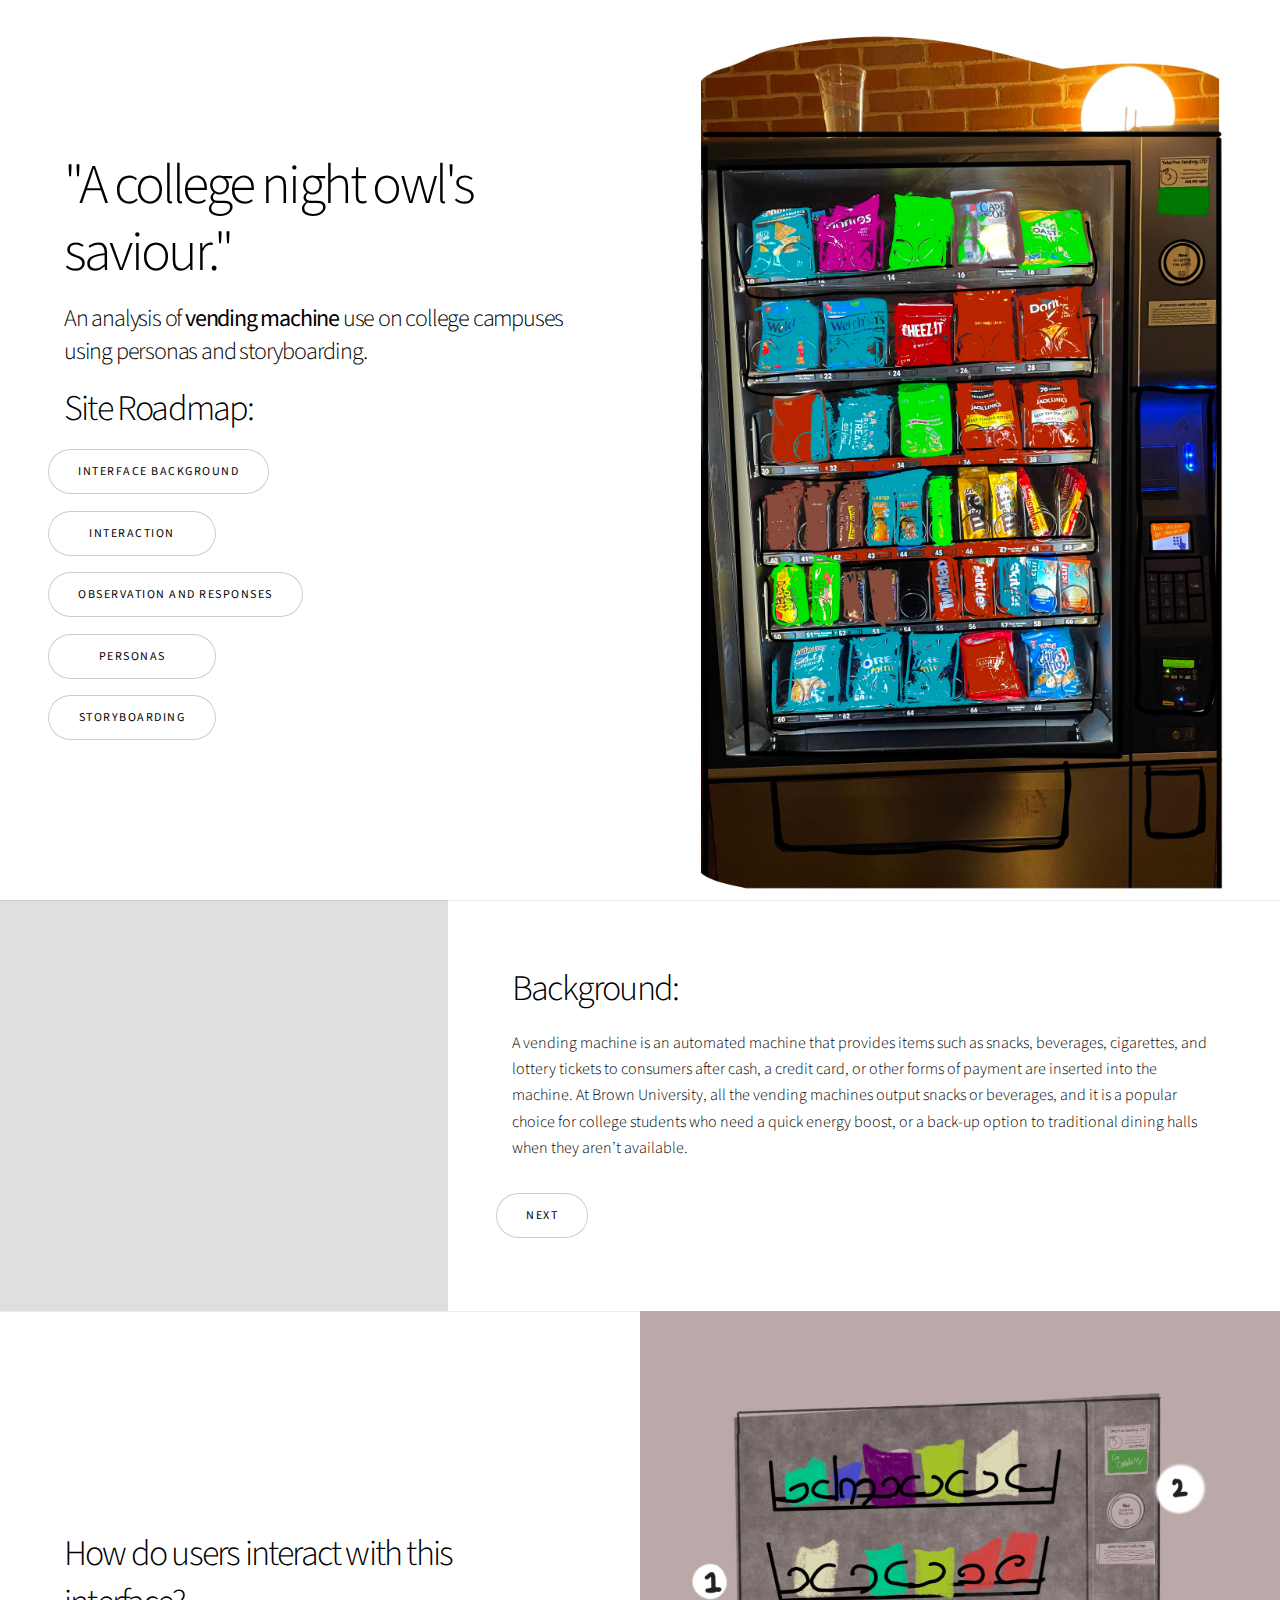
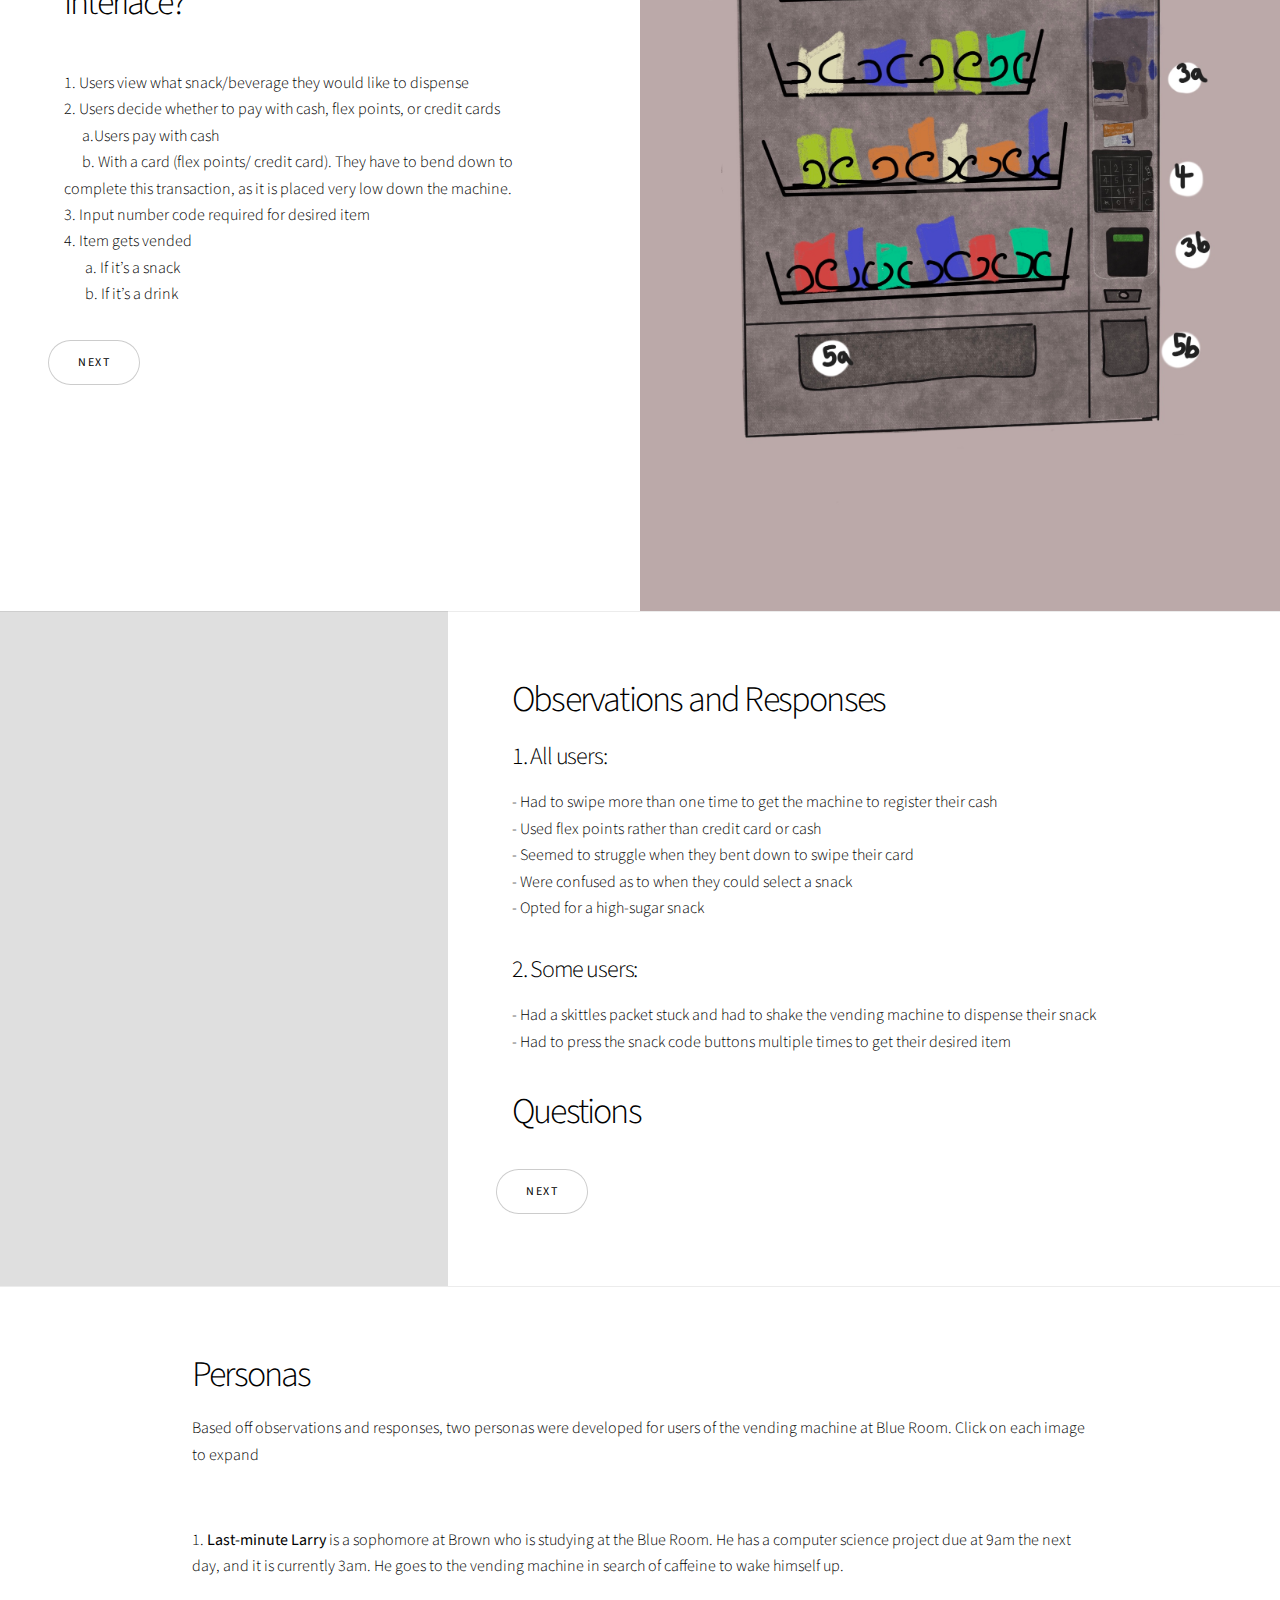
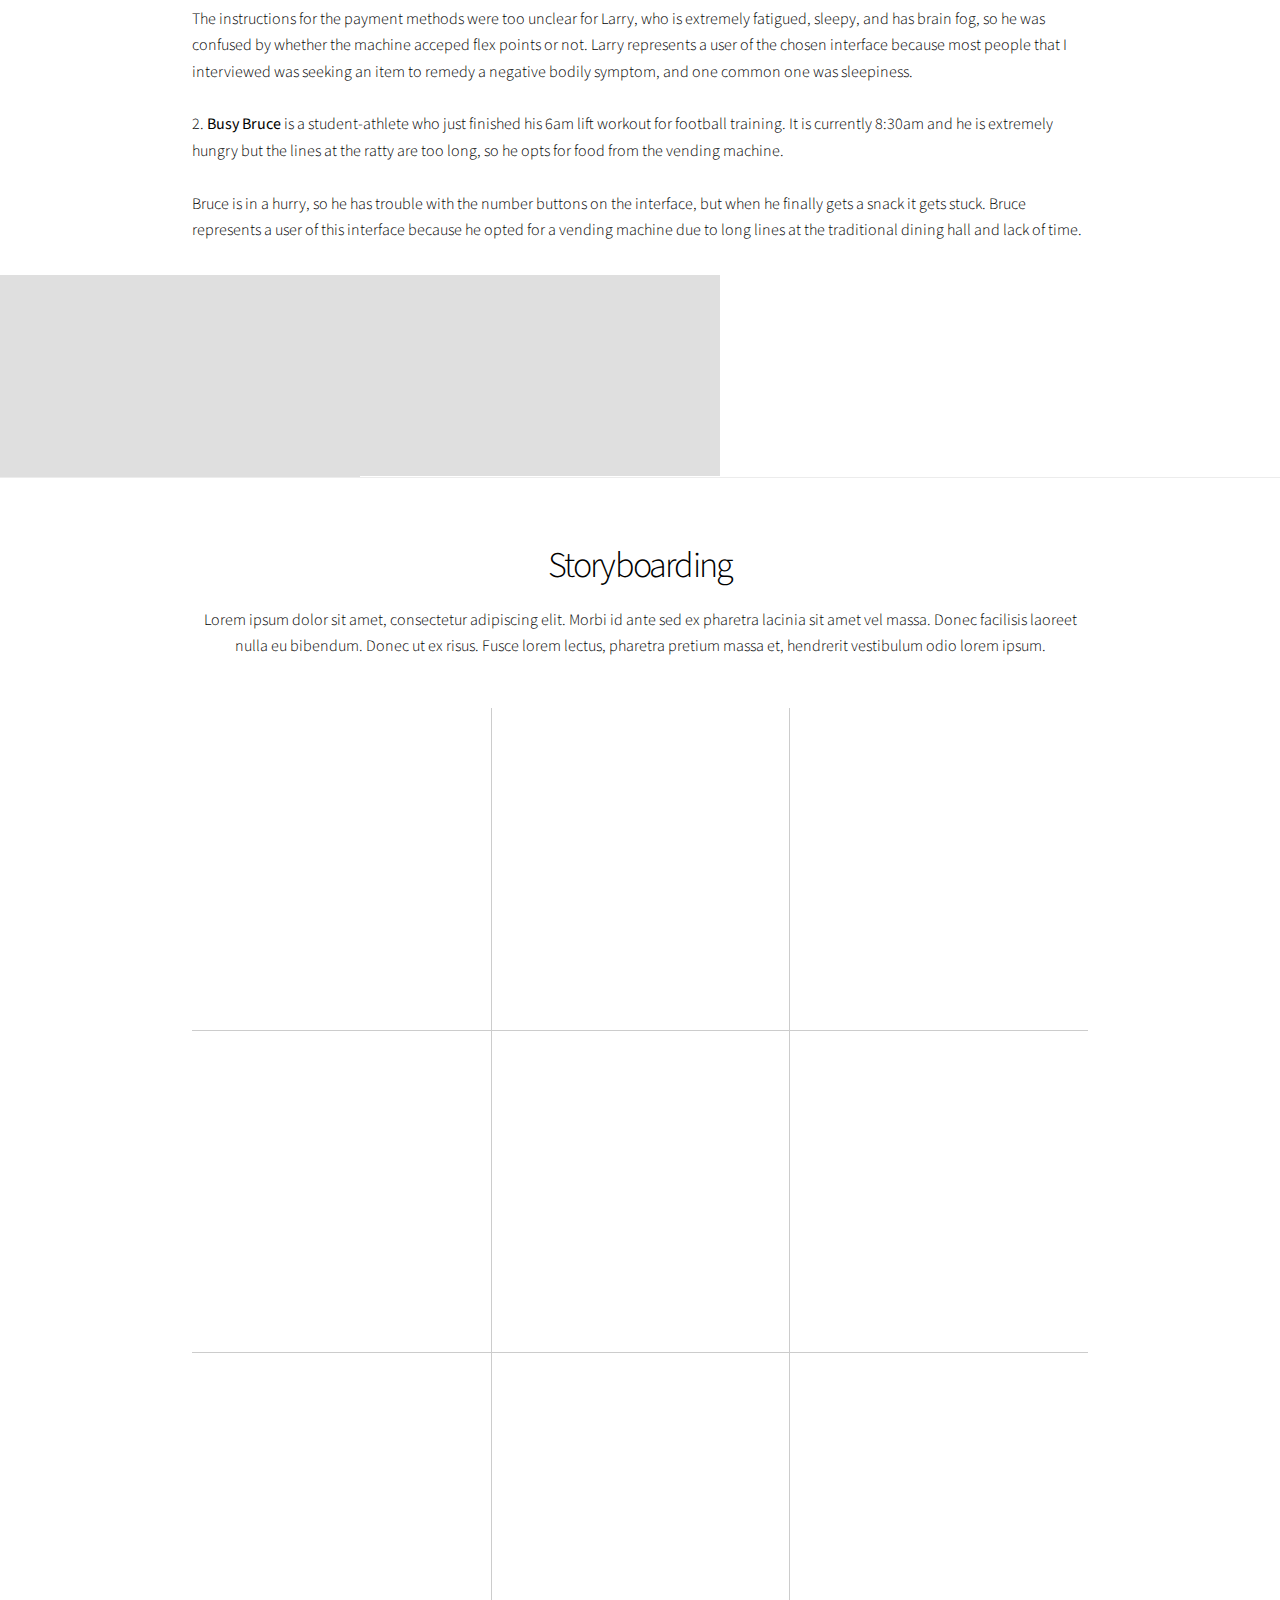
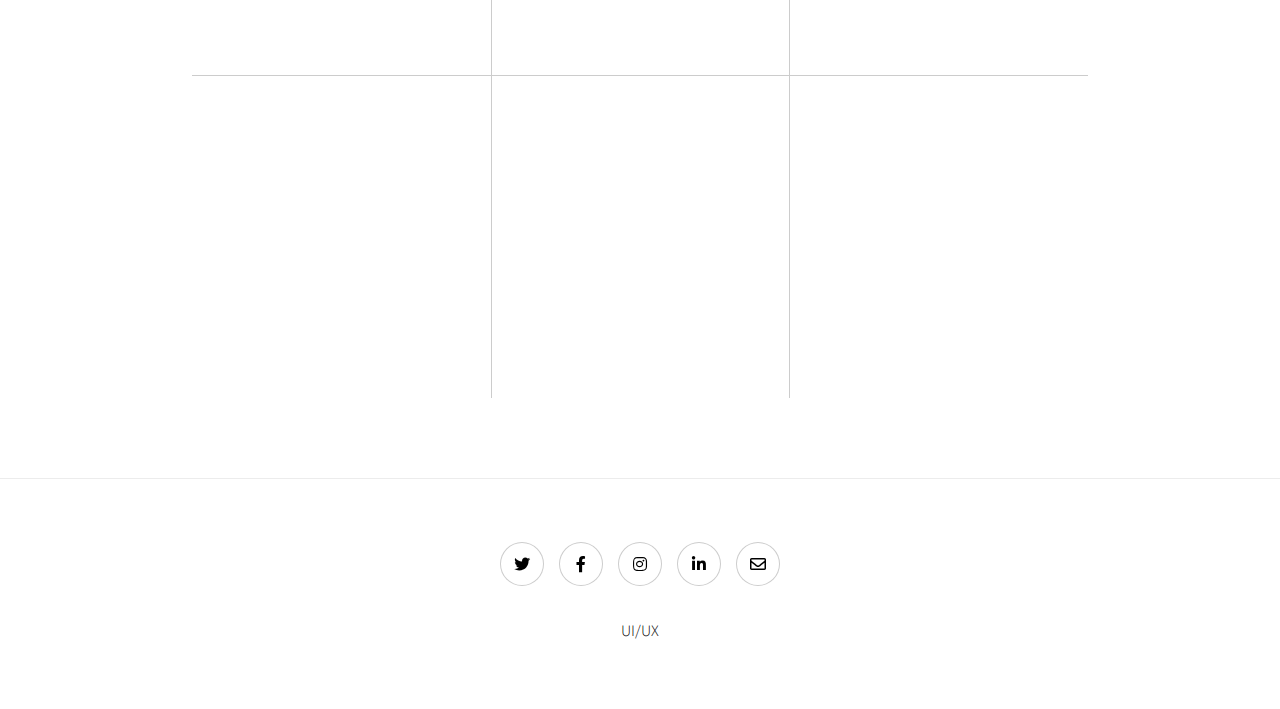
==== commit fdf03399: "Add files via upload" ====
--- a/index.html
+++ b/index.html
@@ -87,6 +87,7 @@
 							<h3>2. Some users: </h3>
 							<p>	- Had a skittles packet stuck and had to shake the vending machine to dispense their snack
 							<br> - Had to press the snack code buttons multiple times to get their desired item 
+							<h2>Questions</h2>
 								</p>
 								
 							<ul class="actions stacked">
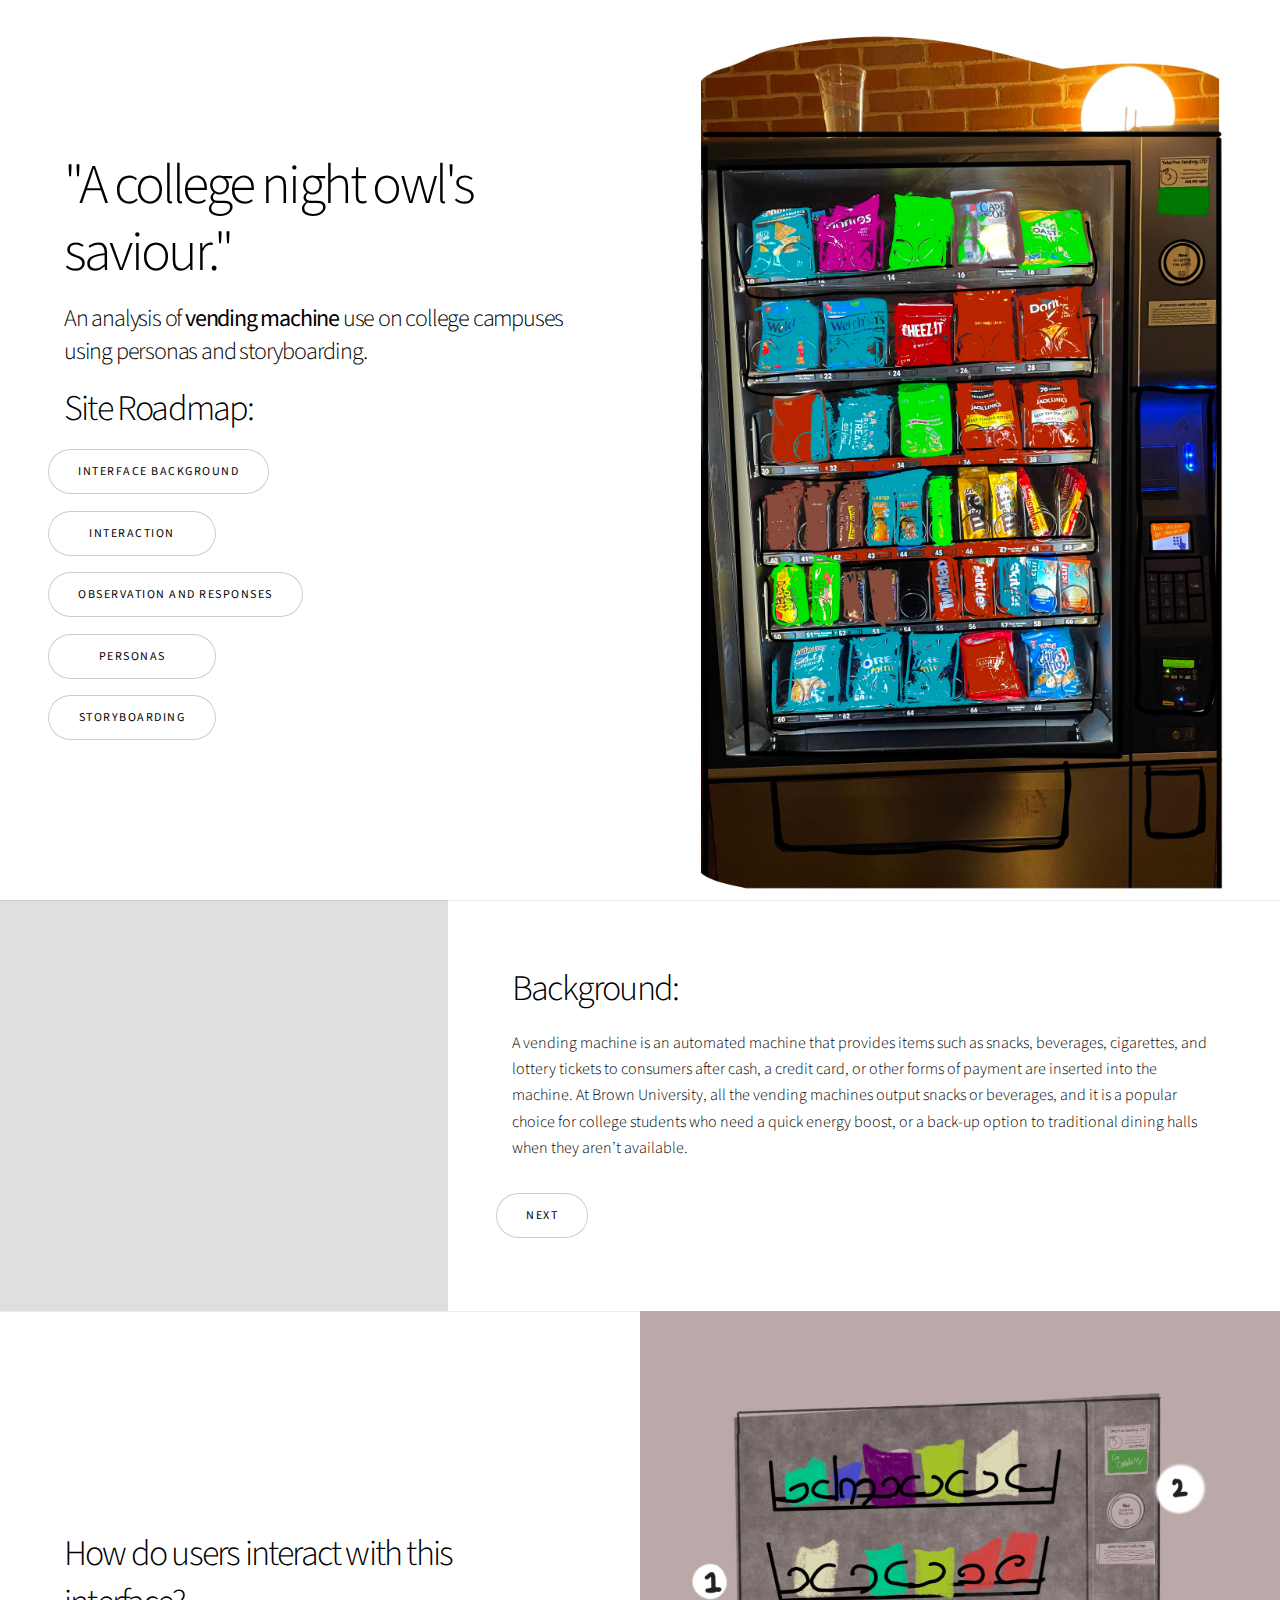
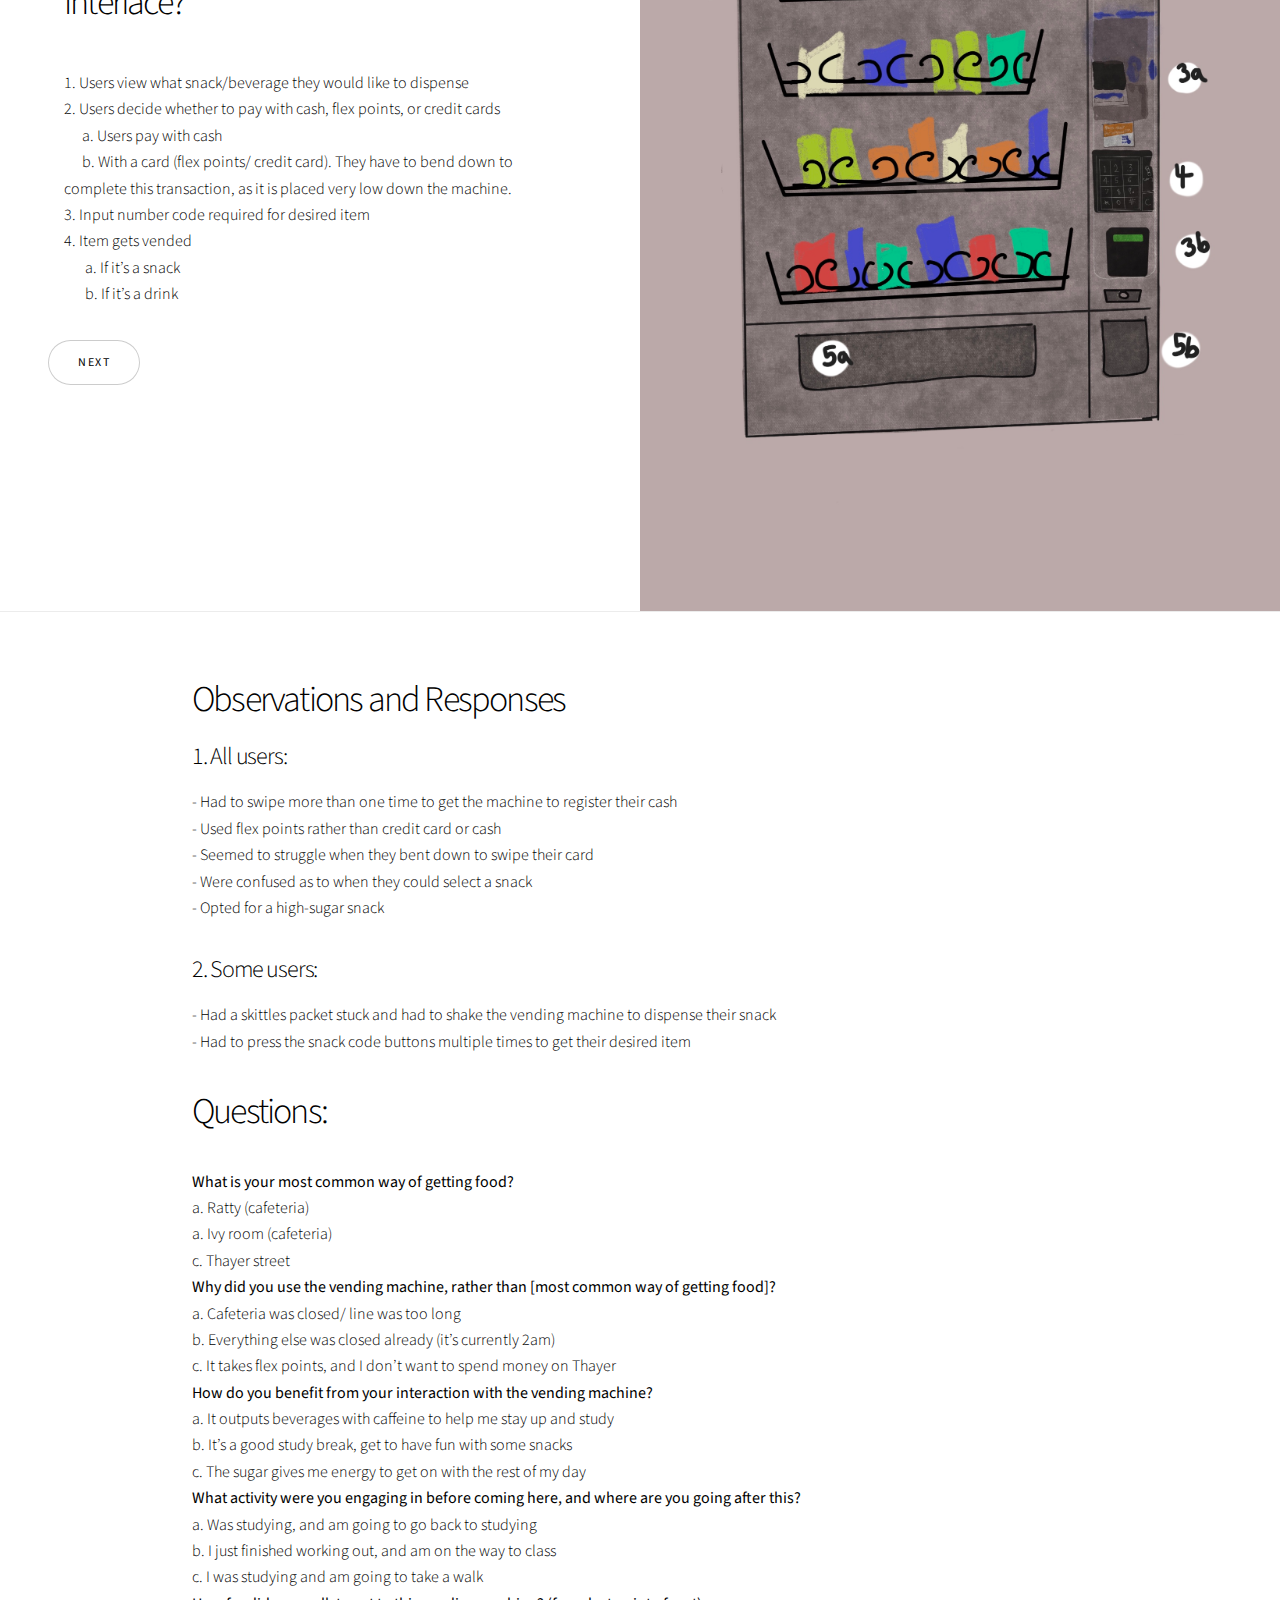
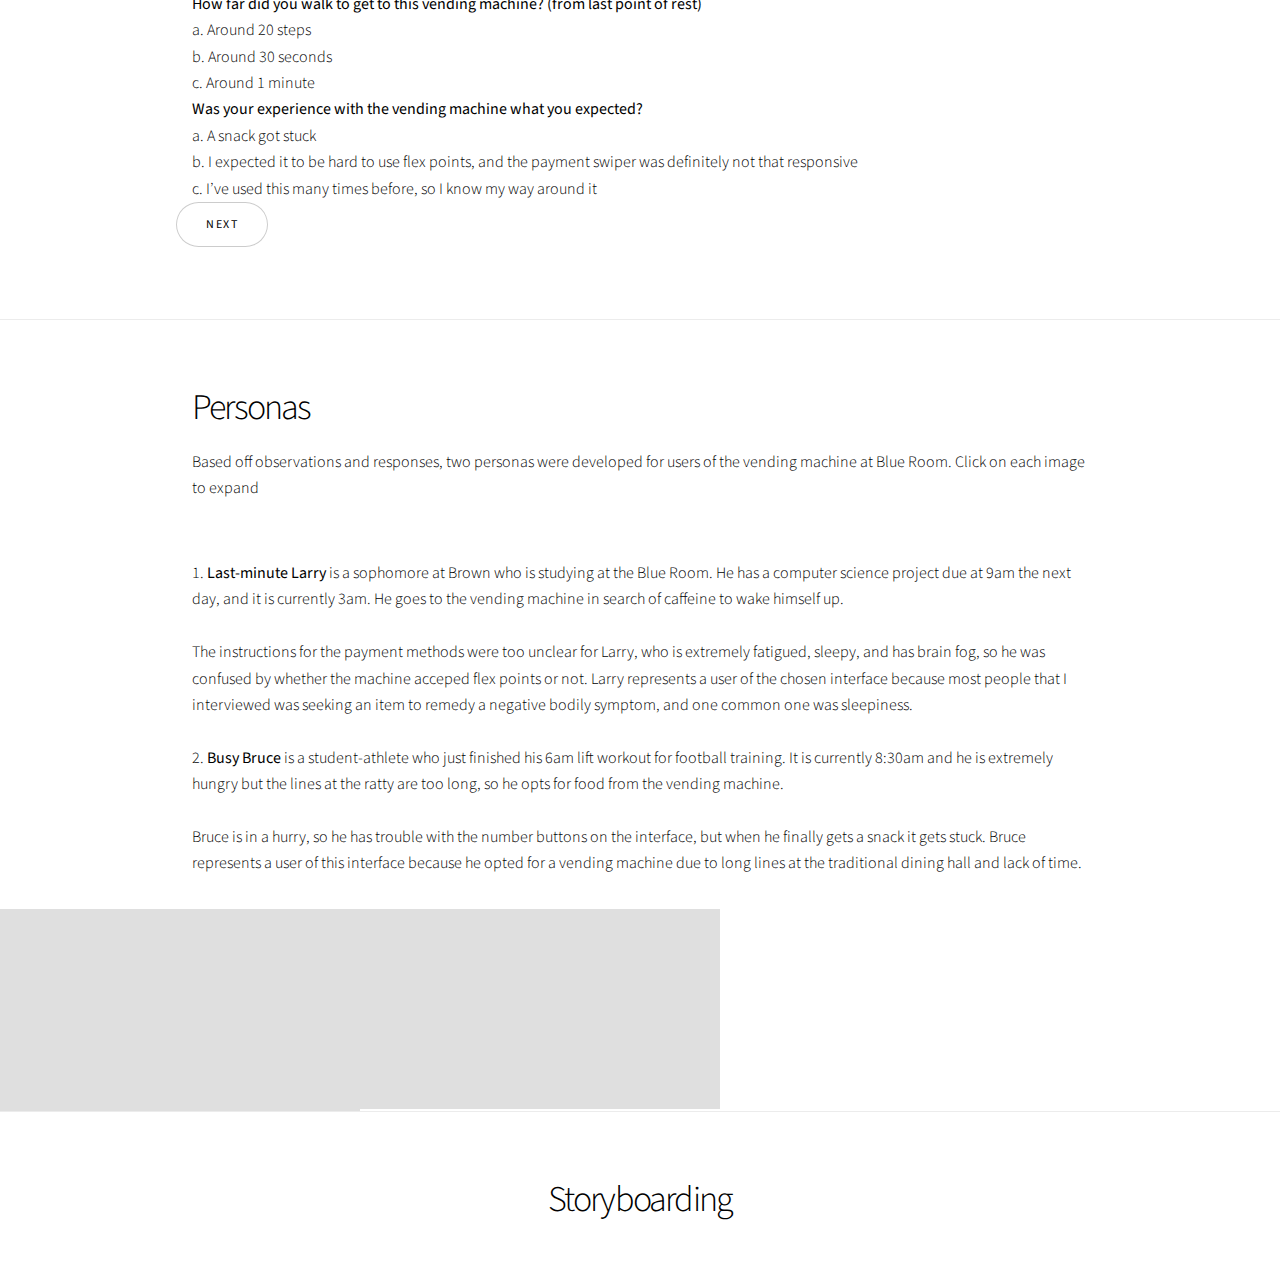
==== commit a31a59a7: "Add files via upload" ====
--- a/index.html
+++ b/index.html
@@ -58,7 +58,7 @@
 							<p>
 								<br>1. Users view what snack/beverage they would like to dispense 
 								<br>2. Users decide whether to pay with cash, flex points, or credit cards 
-								<br> &nbsp;&nbsp;&nbsp;&nbsp;&nbsp;&nbsp;a.Users pay with cash
+								<br> &nbsp;&nbsp;&nbsp;&nbsp;&nbsp;&nbsp;a. Users pay with cash
 								<br> &nbsp;&nbsp;&nbsp;&nbsp;&nbsp;&nbsp;b. With a card (flex points/ credit card). They have to bend down to &nbsp;&nbsp;&nbsp;&nbsp;&nbsp;&nbsp; complete this transaction, as it is placed very low down the machine.
 								<br> 3. Input number code required for desired item
 								<br> 4. Item gets vended
@@ -87,16 +87,40 @@
 							<h3>2. Some users: </h3>
 							<p>	- Had a skittles packet stuck and had to shake the vending machine to dispense their snack
 							<br> - Had to press the snack code buttons multiple times to get their desired item 
-							<h2>Questions</h2>
-								</p>
+							<h2>Questions: </h2>
+								</p> <b>What is your most common way of getting food?</b> 
+								<br> a. Ratty (cafeteria)
+								<br> a. Ivy room (cafeteria)
+								<br> c. Thayer street
+								<br>  <b>Why did you use the vending machine, rather than [most common way of getting food]?</b>
+								<br> a. Cafeteria was closed/ line was too long
+								<br> b. Everything else was closed already (it’s currently 2am) 
+								<br> c. It takes flex points, and I don’t want to spend money on Thayer 
+								<br> <b>How do you benefit from your interaction with the vending machine?</b>
+								<br> a. It outputs beverages with caffeine to help me stay up and study
+								<br> b. It’s a good study break, get to have fun with some snacks
+								<br> c. The sugar gives me energy to get on with the rest of my day 
+								<br> <b>What activity were you engaging in before coming here, and where are you going after this? </b>
+								<br> a. Was studying, and am going to go back to studying
+								<br> b. I just finished working out, and am on the way to class
+								<br> c. I was studying and am going to take a walk 
+								<br>  <b>How far did you walk to get to this vending machine? (from last point of rest)</b>
+								<br> a. Around 20 steps 
+								<br> b. Around 30 seconds 
+								<br> c. Around 1 minute 
+								<br> <b>Was your experience with the vending machine what you expected?</b>
+								<br> a. A snack got stuck 
+								<br> b. I expected it to be hard to use flex points, and the payment swiper was definitely not that responsive 
+								<br> c. I’ve used this many times before, so I know my way around it
 								
+								
 							<ul class="actions stacked">
 								<li><a href="#fifth" class="button smooth-scroll-middle">Next</a></li>
 							</ul>
 						</div>
-						<div class="image">
+						<!-- <div class="image">
 							<img src="images/example.jpg" alt="" />
-						</div>
+						</div> -->
 					</section>
 
 				<!-- Five -->
@@ -152,7 +176,7 @@
 					<section class="wrapper style1 align-center">
 						<div class="inner">
 							<h2>Storyboarding</h2>
-							<p>Lorem ipsum dolor sit amet, consectetur adipiscing elit. Morbi id ante sed ex pharetra lacinia sit amet vel massa. Donec facilisis laoreet nulla eu bibendum. Donec ut ex risus. Fusce lorem lectus, pharetra pretium massa et, hendrerit vestibulum odio lorem ipsum.</p>
+							<!-- <p>Lorem ipsum dolor sit amet, consectetur adipiscing elit. Morbi id ante sed ex pharetra lacinia sit amet vel massa. Donec facilisis laoreet nulla eu bibendum. Donec ut ex risus. Fusce lorem lectus, pharetra pretium massa et, hendrerit vestibulum odio lorem ipsum.</p>
 							<div class="items style1 medium onscroll-fade-in">
 								<section>
 									<span class="icon style2 major fa-gem"></span>
@@ -216,23 +240,11 @@
 								</section>
 							</div>
 						</div>
-					</section>
+					</section> -->
 
 				
 
-				<!-- Footer -->
-					<footer class="wrapper style1 align-center">
-						<div class="inner">
-							<ul class="icons">
-								<li><a href="#" class="icon brands style2 fa-twitter"><span class="label">Twitter</span></a></li>
-								<li><a href="#" class="icon brands style2 fa-facebook-f"><span class="label">Facebook</span></a></li>
-								<li><a href="#" class="icon brands style2 fa-instagram"><span class="label">Instagram</span></a></li>
-								<li><a href="#" class="icon brands style2 fa-linkedin-in"><span class="label">LinkedIn</span></a></li>
-								<li><a href="#" class="icon style2 fa-envelope"><span class="label">Email</span></a></li>
-							</ul>
-							<p> UI/UX <a/a></p>
-						</div>
-					</footer>
+				
 
 			</div>
 
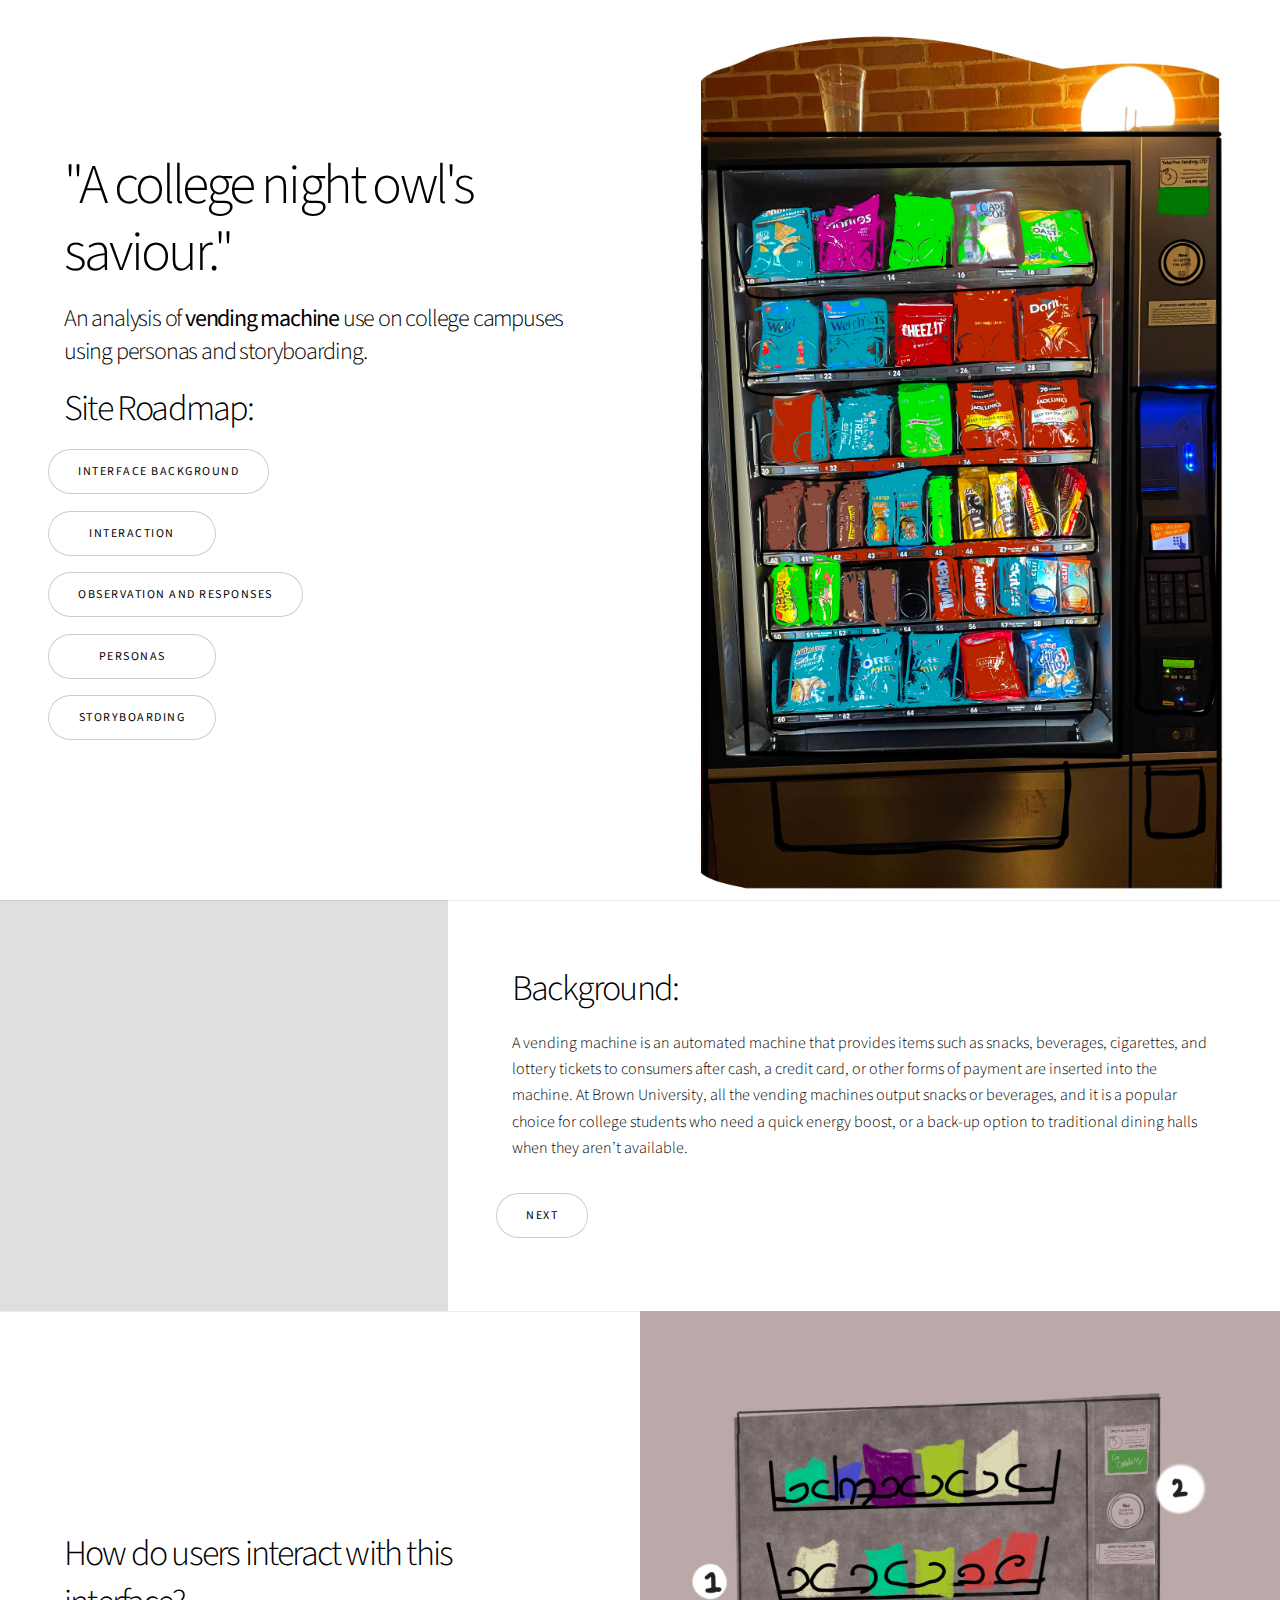
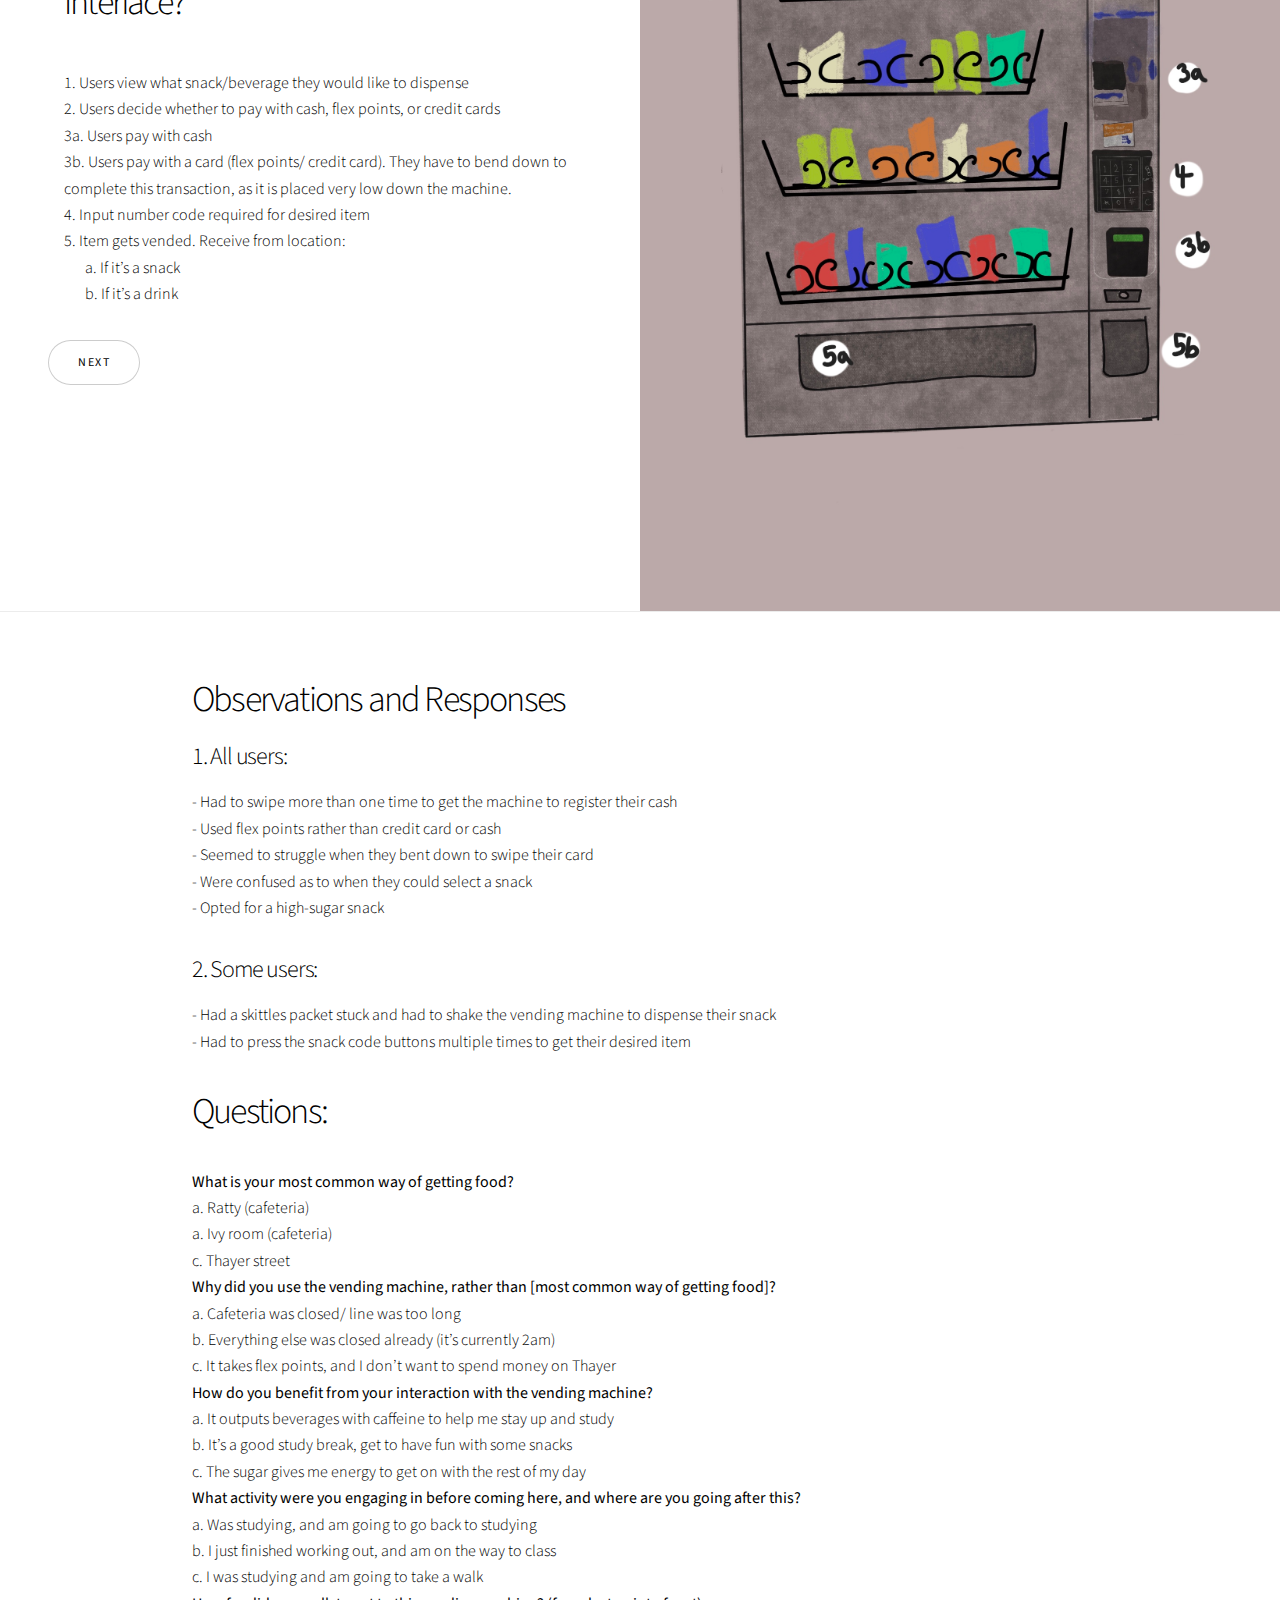
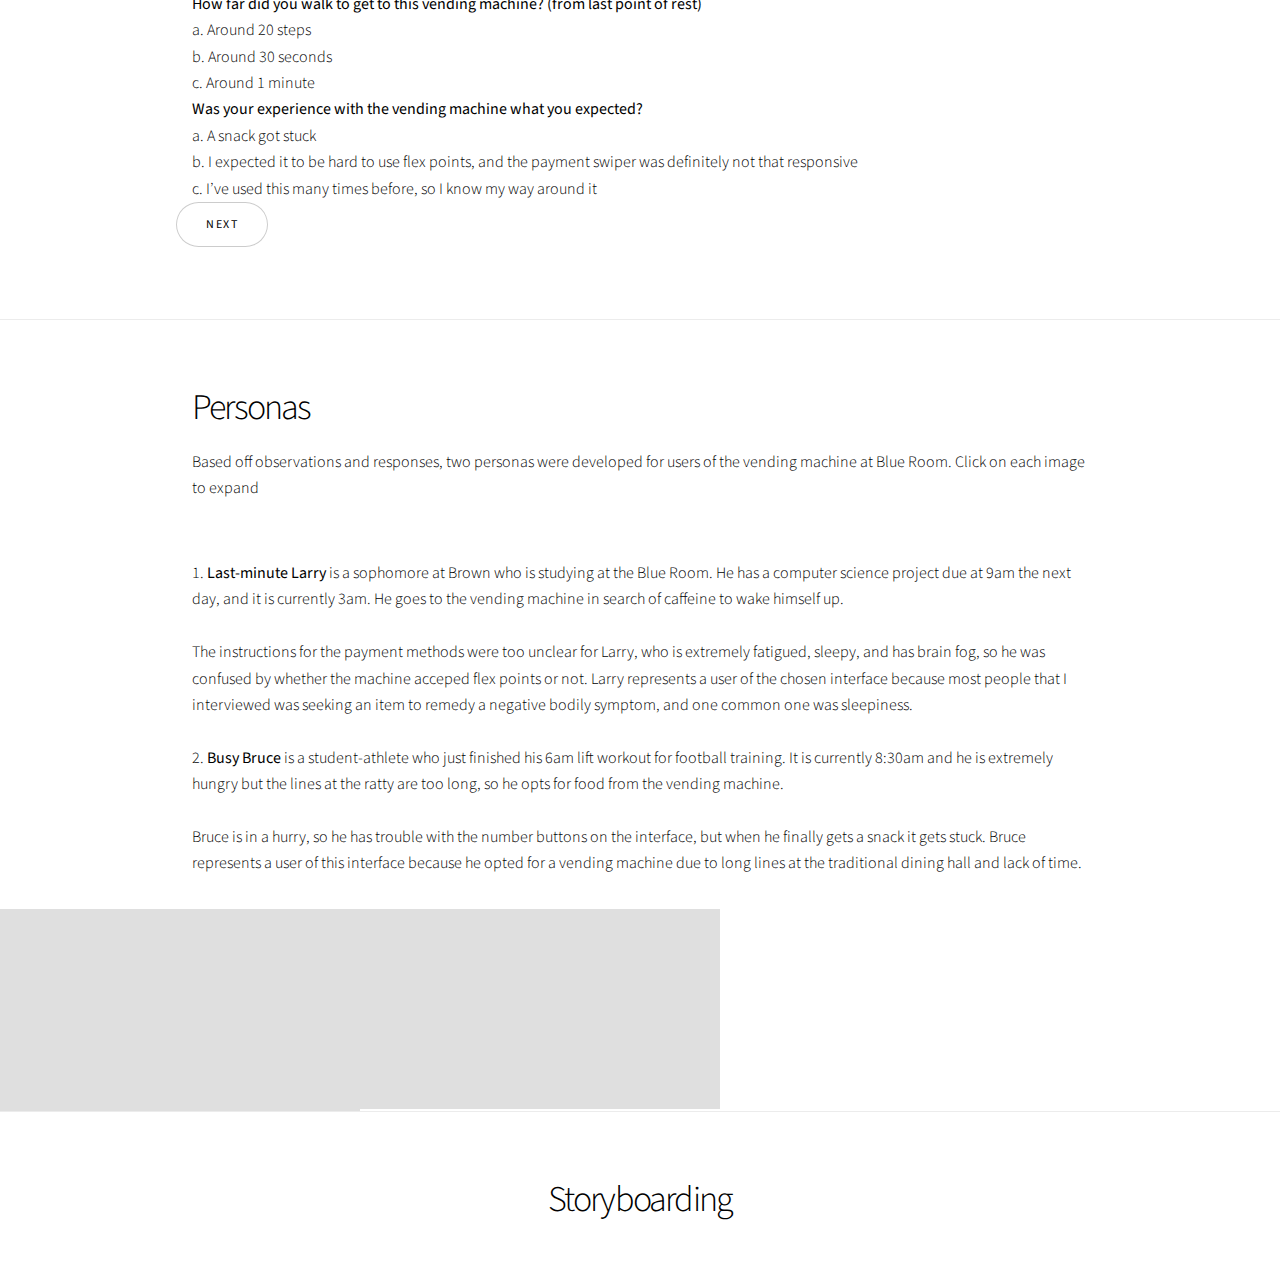
==== commit 287d9d69: "Add files via upload" ====
--- a/index.html
+++ b/index.html
@@ -58,10 +58,10 @@
 							<p>
 								<br>1. Users view what snack/beverage they would like to dispense 
 								<br>2. Users decide whether to pay with cash, flex points, or credit cards 
-								<br> &nbsp;&nbsp;&nbsp;&nbsp;&nbsp;&nbsp;a. Users pay with cash
-								<br> &nbsp;&nbsp;&nbsp;&nbsp;&nbsp;&nbsp;b. With a card (flex points/ credit card). They have to bend down to &nbsp;&nbsp;&nbsp;&nbsp;&nbsp;&nbsp; complete this transaction, as it is placed very low down the machine.
-								<br> 3. Input number code required for desired item
-								<br> 4. Item gets vended
+								<br> 3a. Users pay with cash
+								<br> 3b. Users pay with a card (flex points/ credit card). They have to bend down to complete this transaction, as it is placed very low down the machine.
+								<br> 4. Input number code required for desired item
+								<br> 5. Item gets vended. Receive from location:
 								<br> &nbsp;&nbsp;&nbsp;&nbsp;&nbsp;&nbsp; 	a. If it’s a snack
 								<br> &nbsp;&nbsp;&nbsp;&nbsp;&nbsp;&nbsp;	b. If it’s a drink
 								</p>
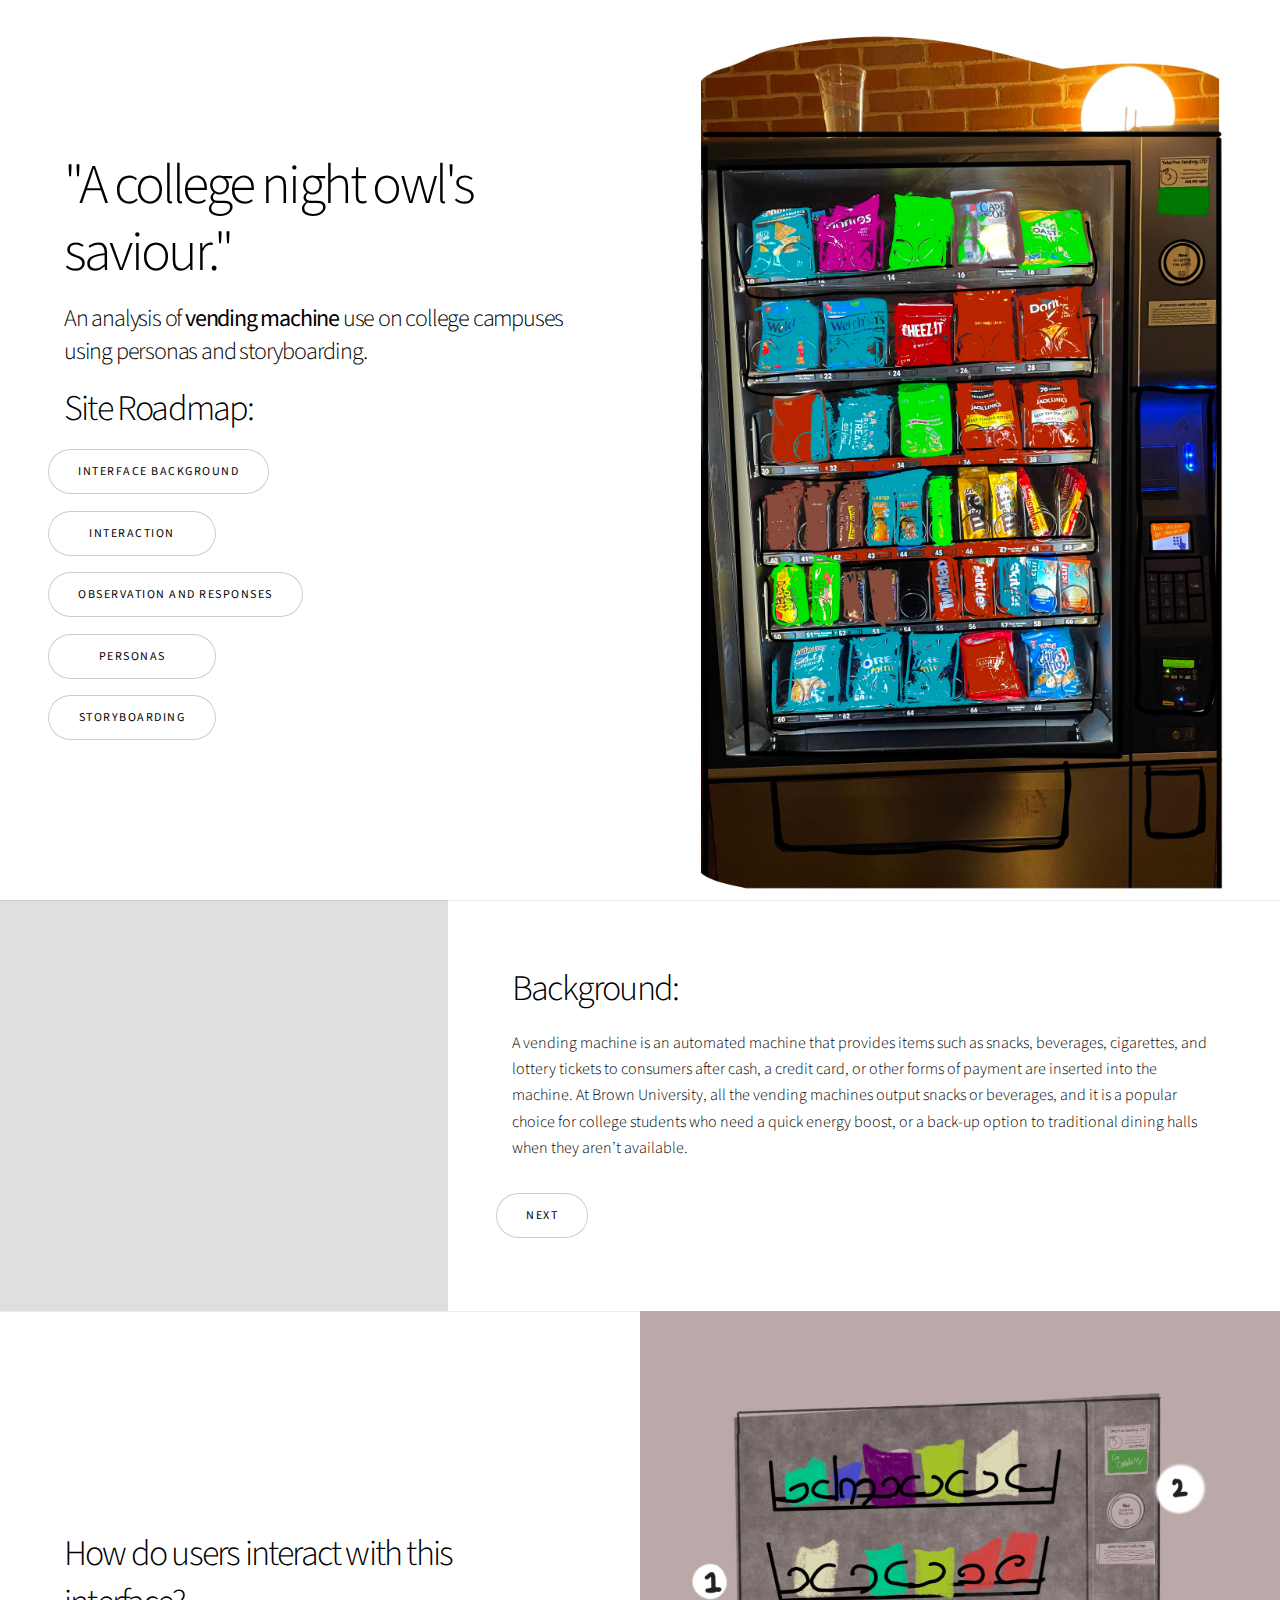
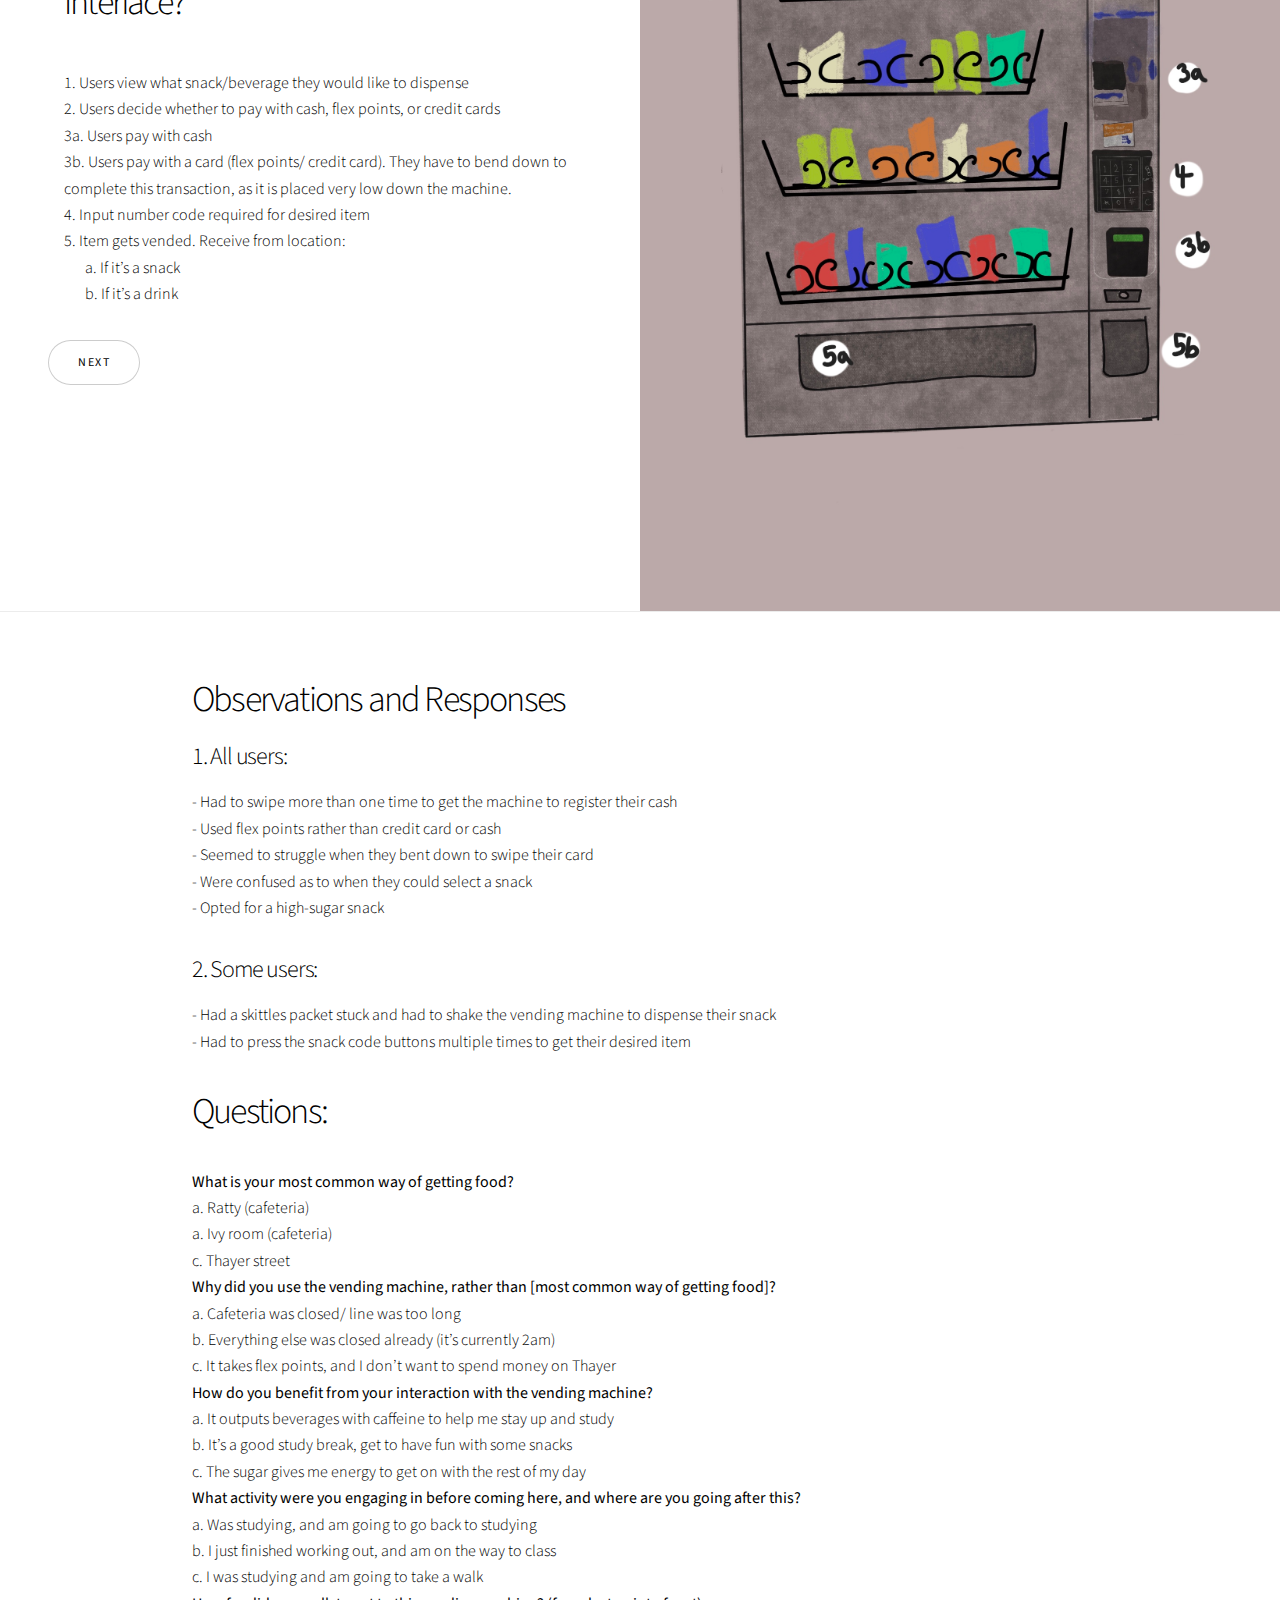
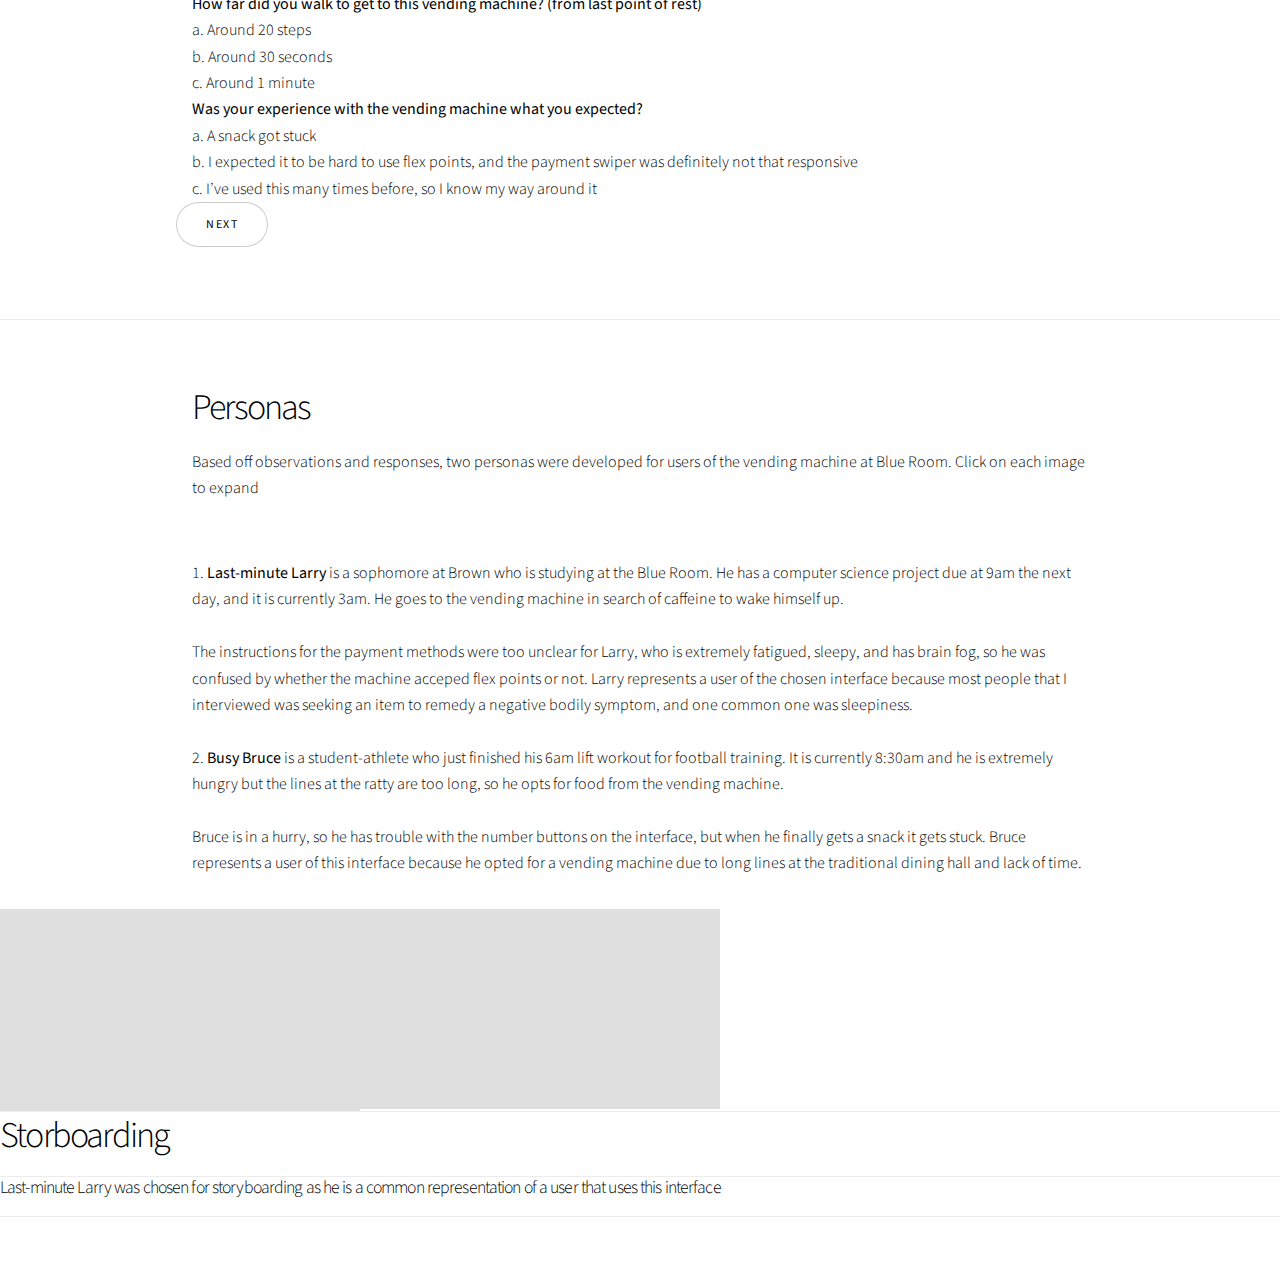
==== commit 77a9744c: "Add files via upload" ====
--- a/index.html
+++ b/index.html
@@ -173,77 +173,63 @@
 					</section>
 
 				<!-- Six -->
-					<section class="wrapper style1 align-center">
-						<div class="inner">
-							<h2>Storyboarding</h2>
-							<!-- <p>Lorem ipsum dolor sit amet, consectetur adipiscing elit. Morbi id ante sed ex pharetra lacinia sit amet vel massa. Donec facilisis laoreet nulla eu bibendum. Donec ut ex risus. Fusce lorem lectus, pharetra pretium massa et, hendrerit vestibulum odio lorem ipsum.</p>
-							<div class="items style1 medium onscroll-fade-in">
-								<section>
-									<span class="icon style2 major fa-gem"></span>
-									<h3>Lorem</h3>
-									<p>Lorem ipsum dolor sit amet, consectetur adipiscing elit. Morbi dui turpis, cursus eget orci amet aliquam congue semper. Etiam eget ultrices risus nec tempor elit.</p>
-								</section>
-								<section>
-									<span class="icon solid style2 major fa-save"></span>
-									<h3>Ipsum</h3>
-									<p>Lorem ipsum dolor sit amet, consectetur adipiscing elit. Morbi dui turpis, cursus eget orci amet aliquam congue semper. Etiam eget ultrices risus nec tempor elit.</p>
-								</section>
-								<section>
-									<span class="icon solid style2 major fa-chart-bar"></span>
-									<h3>Dolor</h3>
-									<p>Lorem ipsum dolor sit amet, consectetur adipiscing elit. Morbi dui turpis, cursus eget orci amet aliquam congue semper. Etiam eget ultrices risus nec tempor elit.</p>
-								</section>
-								<section>
-									<span class="icon solid style2 major fa-wifi"></span>
-									<h3>Amet</h3>
-									<p>Lorem ipsum dolor sit amet, consectetur adipiscing elit. Morbi dui turpis, cursus eget orci amet aliquam congue semper. Etiam eget ultrices risus nec tempor elit.</p>
-								</section>
-								<section>
-									<span class="icon solid style2 major fa-cog"></span>
-									<h3>Magna</h3>
-									<p>Lorem ipsum dolor sit amet, consectetur adipiscing elit. Morbi dui turpis, cursus eget orci amet aliquam congue semper. Etiam eget ultrices risus nec tempor elit.</p>
-								</section>
-								<section>
-									<span class="icon style2 major fa-paper-plane"></span>
-									<h3>Tempus</h3>
-									<p>Lorem ipsum dolor sit amet, consectetur adipiscing elit. Morbi dui turpis, cursus eget orci amet aliquam congue semper. Etiam eget ultrices risus nec tempor elit.</p>
-								</section>
-								<section>
-									<span class="icon solid style2 major fa-desktop"></span>
-									<h3>Aliquam</h3>
-									<p>Lorem ipsum dolor sit amet, consectetur adipiscing elit. Morbi dui turpis, cursus eget orci amet aliquam congue semper. Etiam eget ultrices risus nec tempor elit.</p>
-								</section>
-								<section>
-									<span class="icon solid style2 major fa-sync-alt"></span>
-									<h3>Elit</h3>
-									<p>Lorem ipsum dolor sit amet, consectetur adipiscing elit. Morbi dui turpis, cursus eget orci amet aliquam congue semper. Etiam eget ultrices risus nec tempor elit.</p>
-								</section>
-								<section>
-									<span class="icon solid style2 major fa-hashtag"></span>
-									<h3>Morbi</h3>
-									<p>Lorem ipsum dolor sit amet, consectetur adipiscing elit. Morbi dui turpis, cursus eget orci amet aliquam congue semper. Etiam eget ultrices risus nec tempor elit.</p>
-								</section>
-								<section>
-									<span class="icon solid style2 major fa-bolt"></span>
-									<h3>Turpis</h3>
-									<p>Lorem ipsum dolor sit amet, consectetur adipiscing elit. Morbi dui turpis, cursus eget orci amet aliquam congue semper. Etiam eget ultrices risus nec tempor elit.</p>
-								</section>
-								<section>
-									<span class="icon solid style2 major fa-envelope"></span>
-									<h3>Ultrices</h3>
-									<p>Lorem ipsum dolor sit amet, consectetur adipiscing elit. Morbi dui turpis, cursus eget orci amet aliquam congue semper. Etiam eget ultrices risus nec tempor elit.</p>
-								</section>
-								<section>
-									<span class="icon solid style2 major fa-leaf"></span>
-									<h3>Risus</h3>
-									<p>Lorem ipsum dolor sit amet, consectetur adipiscing elit. Morbi dui turpis, cursus eget orci amet aliquam congue semper. Etiam eget ultrices risus nec tempor elit.</p>
-								</section>
-							</div>
-						</div>
-					</section> -->
-
-				
-
+					 <!-- Gallery -->
+					 <h2>Storboarding</h2>
+					 <h4>Last-minute Larry was chosen for storyboarding as he is a common representation of a user that uses this interface </h4>
+					 <div class="gallery style2 medium lightbox onscroll-fade-in">
+						<h2>Personas</h2>
+						<article>
+							<a href="images/sb1.png" class="image">
+								<img src="images/sb1.png" alt="" />
+							</a>
+							<div class="caption">
+								<h3>1 </h3>
+							
+								<ul class="actions fixed">
+									<li><span class="button small">Details</span></li>
+								</ul>
+							</div>
+						</article>
+						<article>
+							<a href="images/sb2.png" class="image">
+								<img src="images/sb2.png" alt="" />
+							</a>
+							<div class="caption">
+								<h3>2</h3>
+							
+								<ul class="actions fixed">
+									<li><span class="button small">Details</span></li>
+								</ul>
+							</div>
+						</article>
+						<article>
+							<a href="images/sb3.png" class="image">
+								<img src="images/sb3.png" alt="" />
+							</a>
+							<div class="caption">
+								<h3>3</h3>
+							
+								<ul class="actions fixed">
+									<li><span class="button small">Details</span></li>
+								</ul>
+							</div>
+						</article>
+						<article>
+							<a href="images/sb4.png" class="image">
+								<img src="images/sb4.png" alt="" />
+							</a>
+							<div class="caption">
+								<h3>4</h3>
+							
+								<ul class="actions fixed">
+									<li><span class="button small">Details</span></li>
+								</ul>
+							</div>
+						</article>
+						
+					</div>
+
+			</section>
 				
 
 			</div>
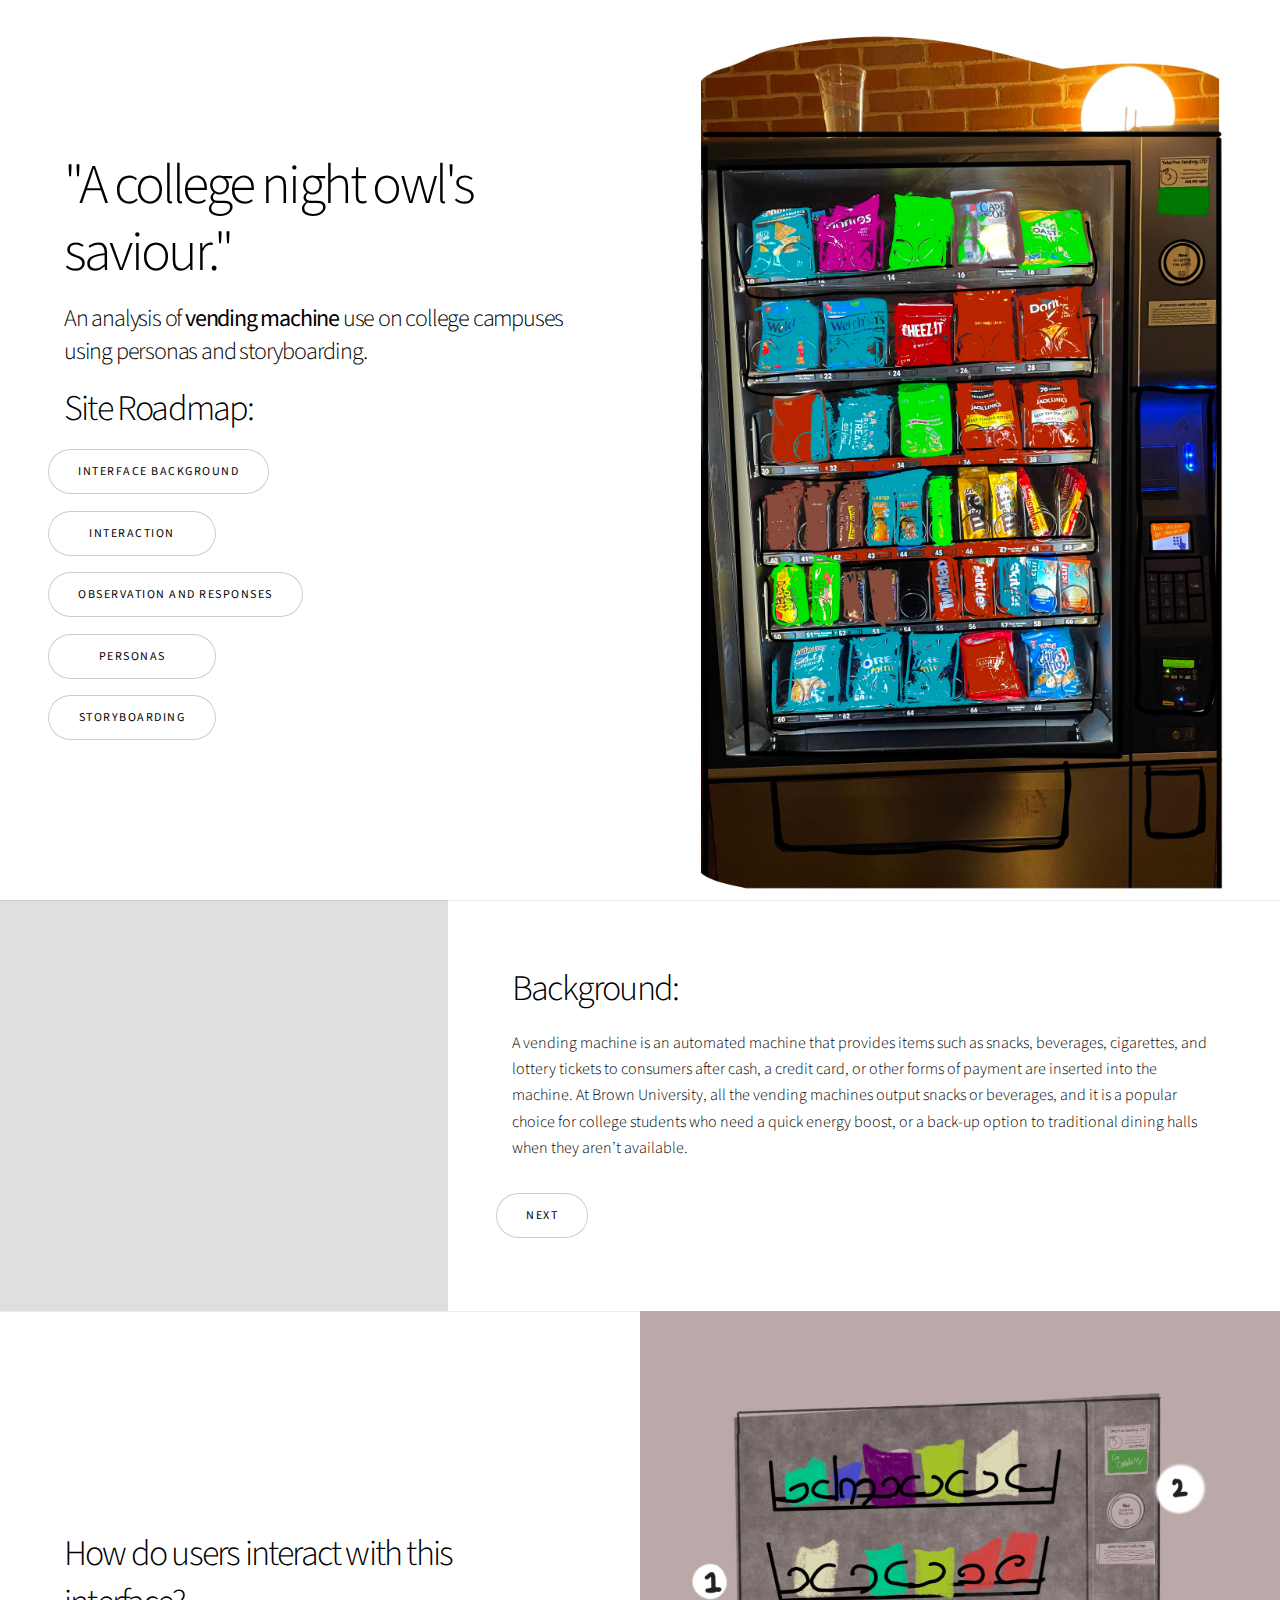
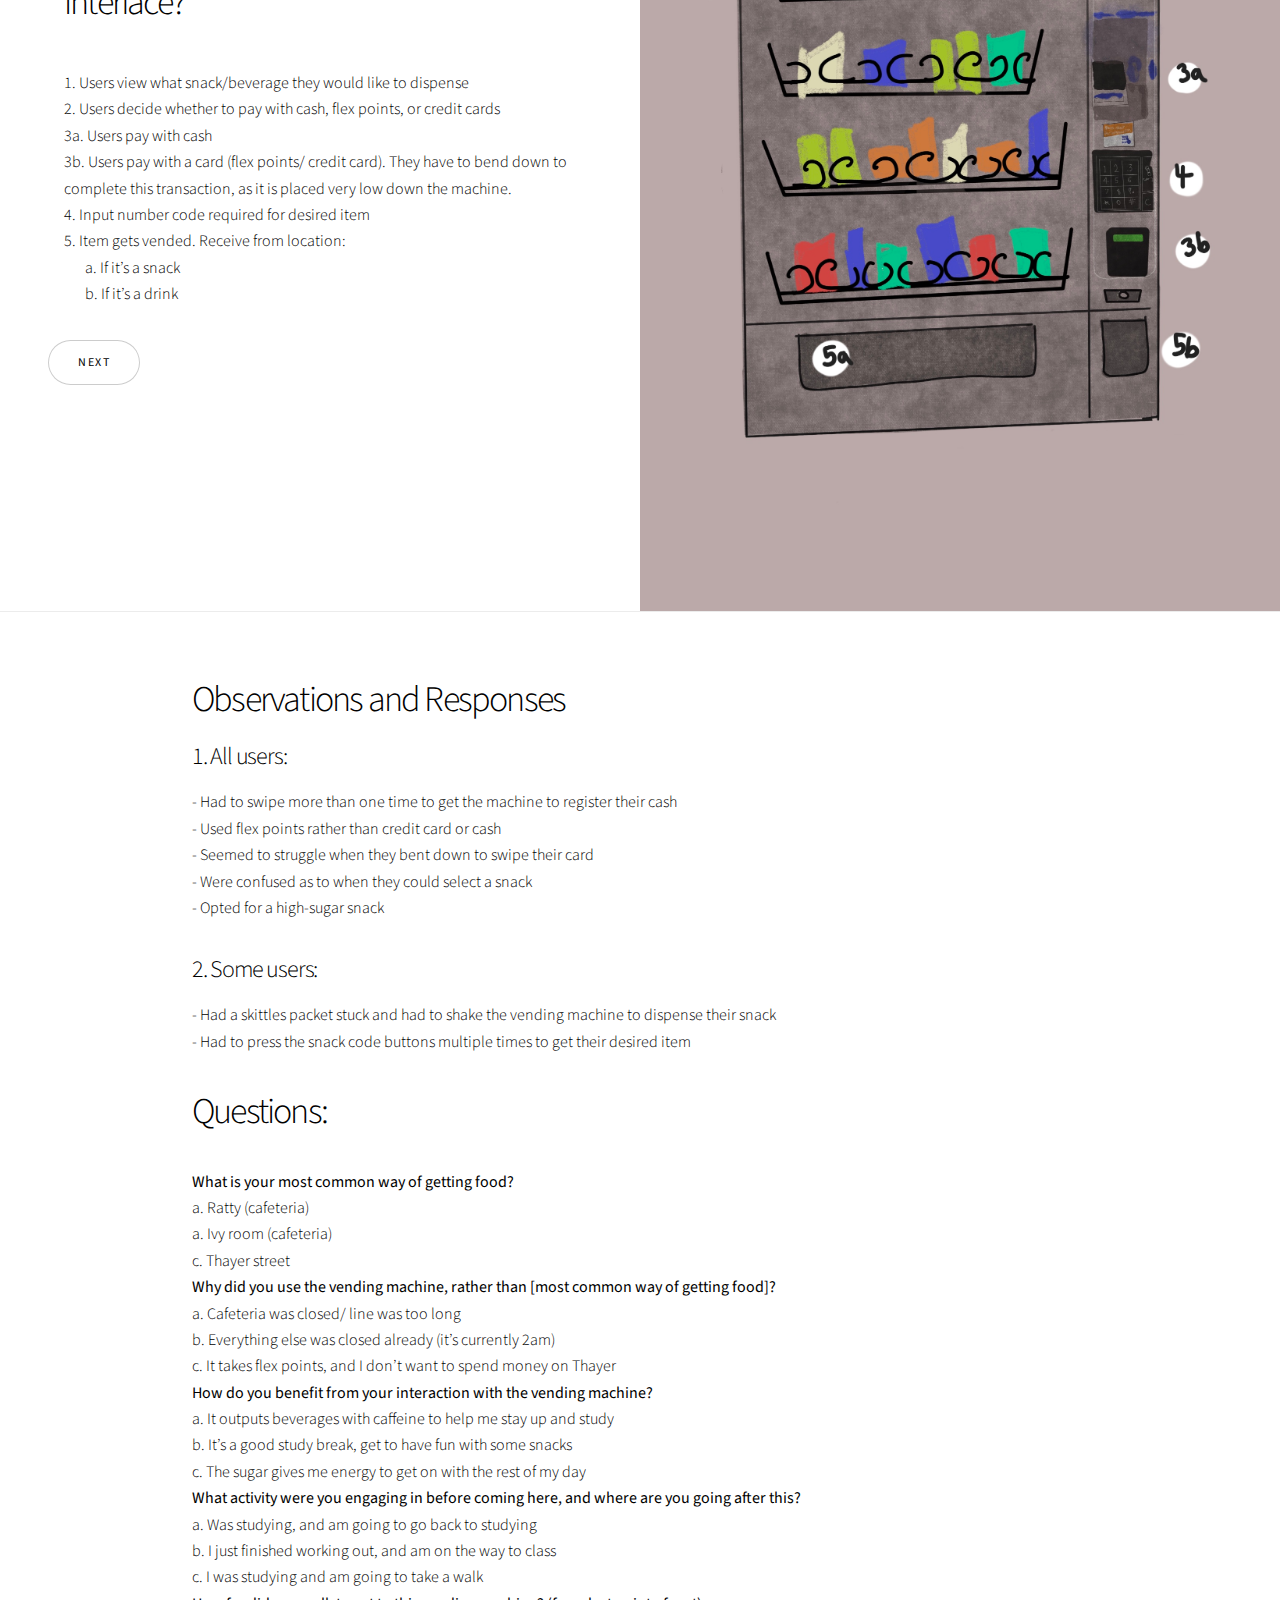
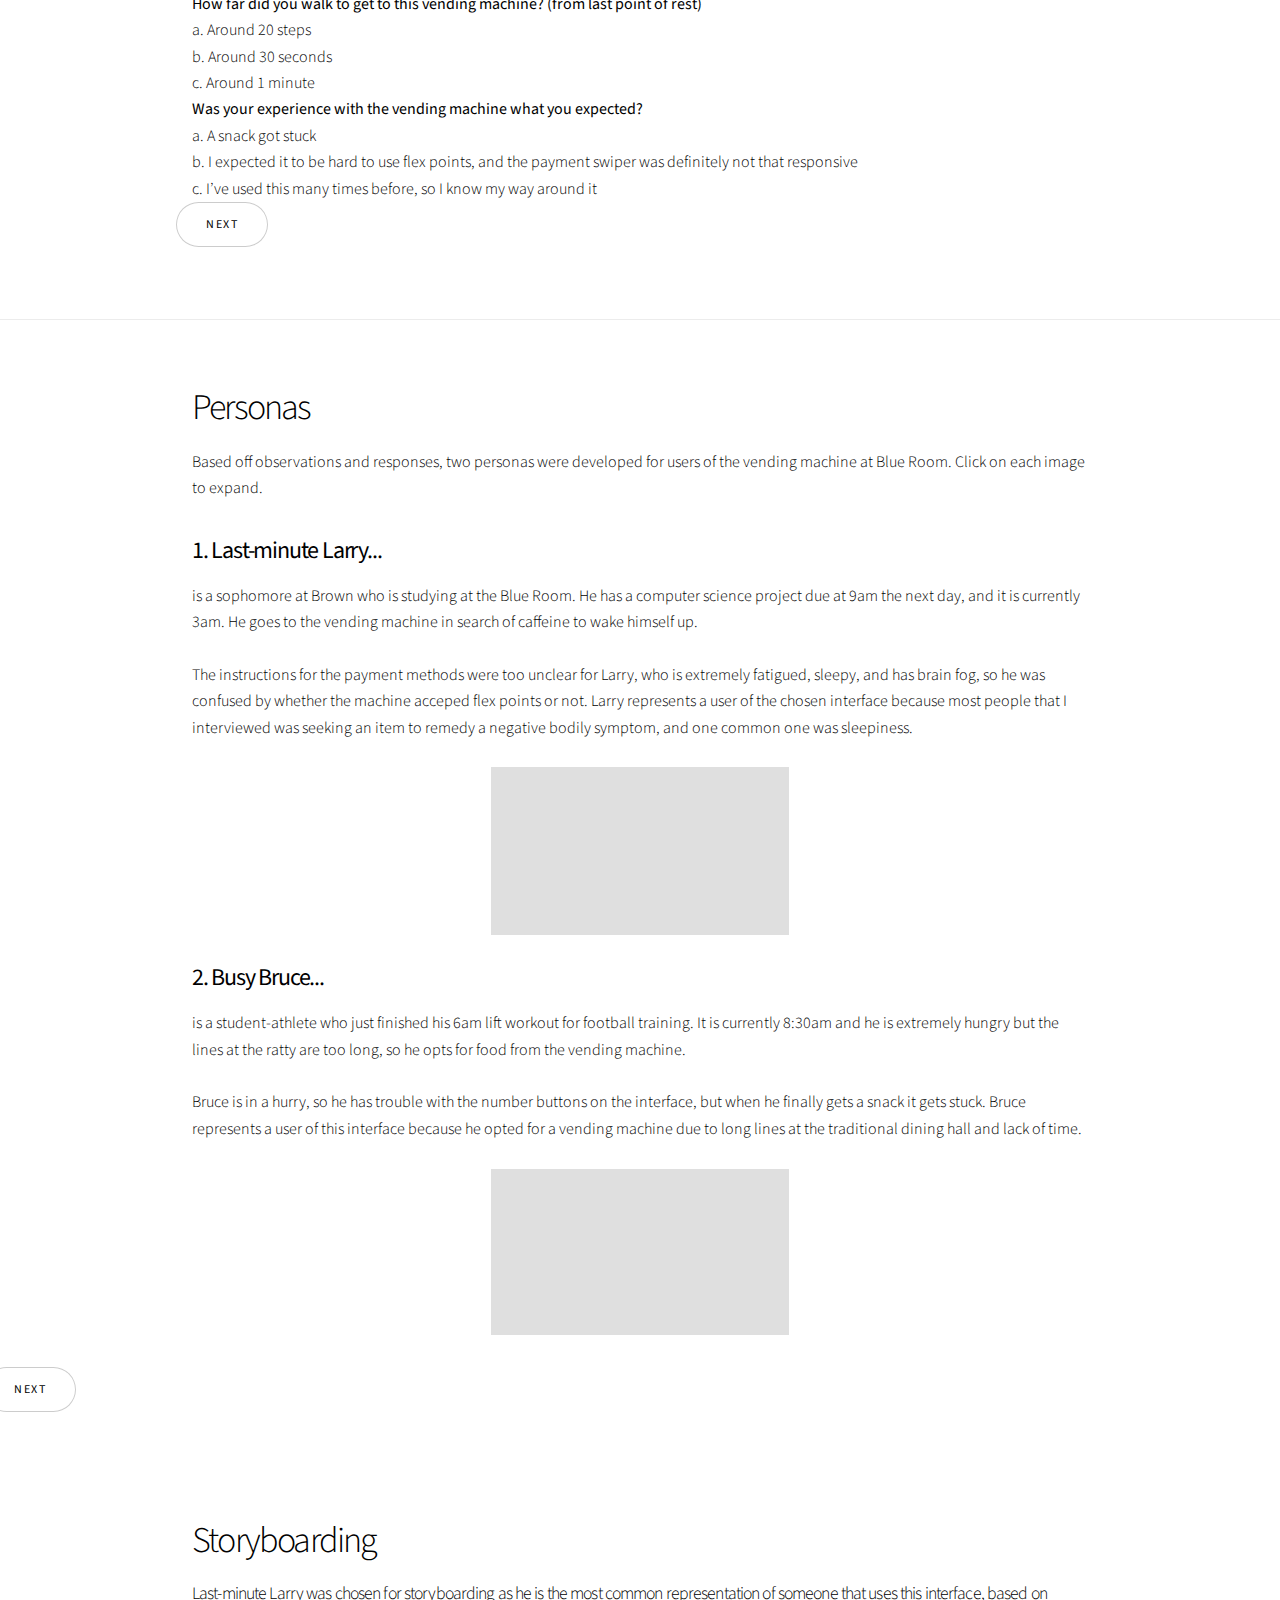
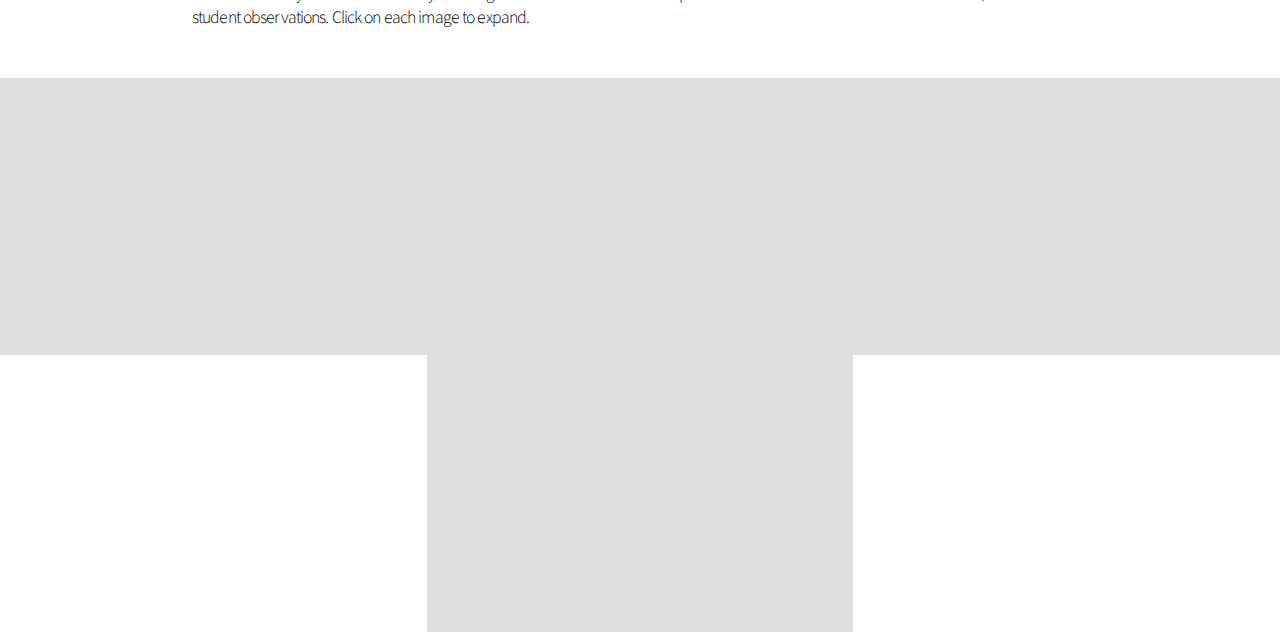
==== commit f922e968: "Add files via upload" ====
--- a/index.html
+++ b/index.html
@@ -75,16 +75,16 @@
 					</section>
 
 				<!-- Four -->
-					<section class="spotlight style1 orient-right content-align-left image-position-center onscroll-image-fade-in" id="fourth">
-						<div class="content">
-							<h2>Observations and Responses</h2>
+					<section class="spotlight style1 orient-right content-align-left image-position-center onscroll-image-fade-in" >
+						<div class="content">
+							<h2 >Observations and Responses</h2>
 							<h3>1. All users: </h3>
 							<p> - Had to swipe more than one time to get the machine  to register their cash 
 							<br> - Used flex points rather than credit card or cash   
 							<br> - Seemed to struggle when they bent down to swipe their card   
 							<br> - Were confused as to when they could select a snack   
 							<br> - Opted for a high-sugar snack </p>
-							<h3>2. Some users: </h3>
+							<h3 id="fourth">2. Some users: </h3>
 							<p>	- Had a skittles packet stuck and had to shake the vending machine to dispense their snack
 							<br> - Had to press the snack code buttons multiple times to get their desired item 
 							<h2>Questions: </h2>
@@ -124,29 +124,68 @@
 					</section>
 
 				<!-- Five -->
-					<section class="wrapper style1 align-left"id="fifth">
+				
+					  <section class="wrapper style1 align-left"> 
+					
 						<div class="inner">
 							<h2>Personas</h2>
-							<p>Based off observations and responses, two personas were developed for users of the vending machine at Blue Room. Click on each image to expand</p>
-							<br> 1. <b>Last-minute Larry</b> is a sophomore at Brown who is studying at the Blue Room. He has a computer science project due at 9am the next day, and it is currently 3am. He goes to the vending machine in search of caffeine to wake himself up.
-							<br>
-							<br> The instructions for the payment methods were too unclear for Larry, who is extremely fatigued, sleepy, and has brain fog, so he was confused by whether the machine acceped flex points or not.
+							<p>Based off observations and responses, two personas were developed for users of the vending machine at Blue Room. Click on each image to expand.</p>
+							<h3><b>1. Last-minute Larry...</b></h3> is a sophomore at Brown who is studying at the Blue Room. He has a computer science project due at 9am the next day, and it is currently 3am. He goes to the vending machine in search of caffeine to wake himself up.
+							<br>
+							<br id="fifth"> The instructions for the payment methods were too unclear for Larry, who is extremely fatigued, sleepy, and has brain fog, so he was confused by whether the machine acceped flex points or not.
 						       Larry represents a user of the chosen interface because most people that I interviewed was seeking an item to remedy a negative bodily symptom, and one common one was sleepiness. 
-							<br>
-							<br> 2. <b>Busy Bruce</b> is a student-athlete who just finished his 6am lift workout for football training. It is currently 8:30am and he is extremely hungry but the lines at the ratty are too long, so he opts for food from the vending machine. 
+							   <br>
+							   <br>
+							   <!--  <div class="image fit ">
+								<img src="images/larry.png" alt="" /> -->
+								<div class="gallery style1 medium lightbox onscroll-fade-in">
+
+								<article>
+									<a href="images/larry.png" class="image ">
+										<img src="images/larry.png" alt="" />
+									</a>
+									<div class="caption">
+										<h3>1. Last-minute Larry</h3>
+										<p></p>
+										<ul class="actions fixed">
+											<li><span class="button small">Details</span></li>
+										</ul>
+									</div>
+								</article>
+							</div>
+							
+							<br> <h3><b>2. Busy Bruce...</b></h3>  is a student-athlete who just finished his 6am lift workout for football training. It is currently 8:30am and he is extremely hungry but the lines at the ratty are too long, so he opts for food from the vending machine. 
 							<br>
 							<br> Bruce is in a hurry, so he has trouble with the number buttons on the interface, but when he finally gets a snack it gets stuck.
 							Bruce represents a user of this interface because he opted for a vending machine due to long lines at the traditional dining hall and lack of time.
-						</div>
-
-						<!-- Gallery -->
+							<br>
+							<br>
+							<div class="gallery style1 medium lightbox onscroll-fade-in">
+
+								<article>
+									<a href="images/bruce.png" class="image ">
+										<img src="images/bruce.png" alt="" />
+									</a>
+									<div class="caption">
+										<h3>1. Busy Bruce</h3>
+										<p></p>
+										<ul class="actions fixed">
+											<li><span class="button small">Details</span></li>
+										</ul>
+									</div>
+								</article>
+							</div>
+						
+						</div>
+
+						<!-- Gallery 
 							<div class="gallery style2 medium lightbox onscroll-fade-in">
 								<article>
 									<a href="images/larry.png" class="image">
 										<img src="images/larry.png" alt="" />
 									</a>
 									<div class="caption">
-										<h3>Last-minute Larry</h3>
+										<h3>1. Last-minute Larry</h3>
 										<p></p>
 										<ul class="actions fixed">
 											<li><span class="button small">Details</span></li>
@@ -158,32 +197,43 @@
 										<img src="images/bruce.png" alt="" />
 									</a>
 									<div class="caption">
-										<h3>Busy Bruce</h3>
-										<p></p>
-										<ul class="actions fixed">
-											<li><span class="button small">Details</span></li>
-										</ul>
-									</div>
+										<h3>2. Busy Bruce</h3>
+										<p></p>
+										<ul class="actions fixed">
+											<li><span class="button small">Details</span></li>
+										</ul>
+									</div> -->
+								
 						
 				
-								
-								</article>
-							</div>
-
+								</div>
+								<ul class="actions stacked">
+									<li><a href="#sixth" class="button smooth-scroll-middle">Next</a></li>
+								</ul>
+								
+								</article>
+
+							
+						
 					</section>
 
 				<!-- Six -->
 					 <!-- Gallery -->
-					 <h2>Storboarding</h2>
-					 <h4>Last-minute Larry was chosen for storyboarding as he is a common representation of a user that uses this interface </h4>
-					 <div class="gallery style2 medium lightbox onscroll-fade-in">
-						<h2>Personas</h2>
-						<article>
+					 <section class="wrapper style1 align-left">
+					
+					 <div class="inner">
+					 <h2 >Storyboarding</h2>
+					 <h4 >Last-minute Larry was chosen for storyboarding as he is the most common representation of someone that uses this interface, based on student observations. Click on each image to expand. </h4>
+					 </div>
+					
+					  <div class="gallery style1 medium lightbox onscroll-fade-in">
+						
+						<article id="sixth" >
 							<a href="images/sb1.png" class="image">
 								<img src="images/sb1.png" alt="" />
 							</a>
 							<div class="caption">
-								<h3>1 </h3>
+								<h3>1</h3>
 							
 								<ul class="actions fixed">
 									<li><span class="button small">Details</span></li>
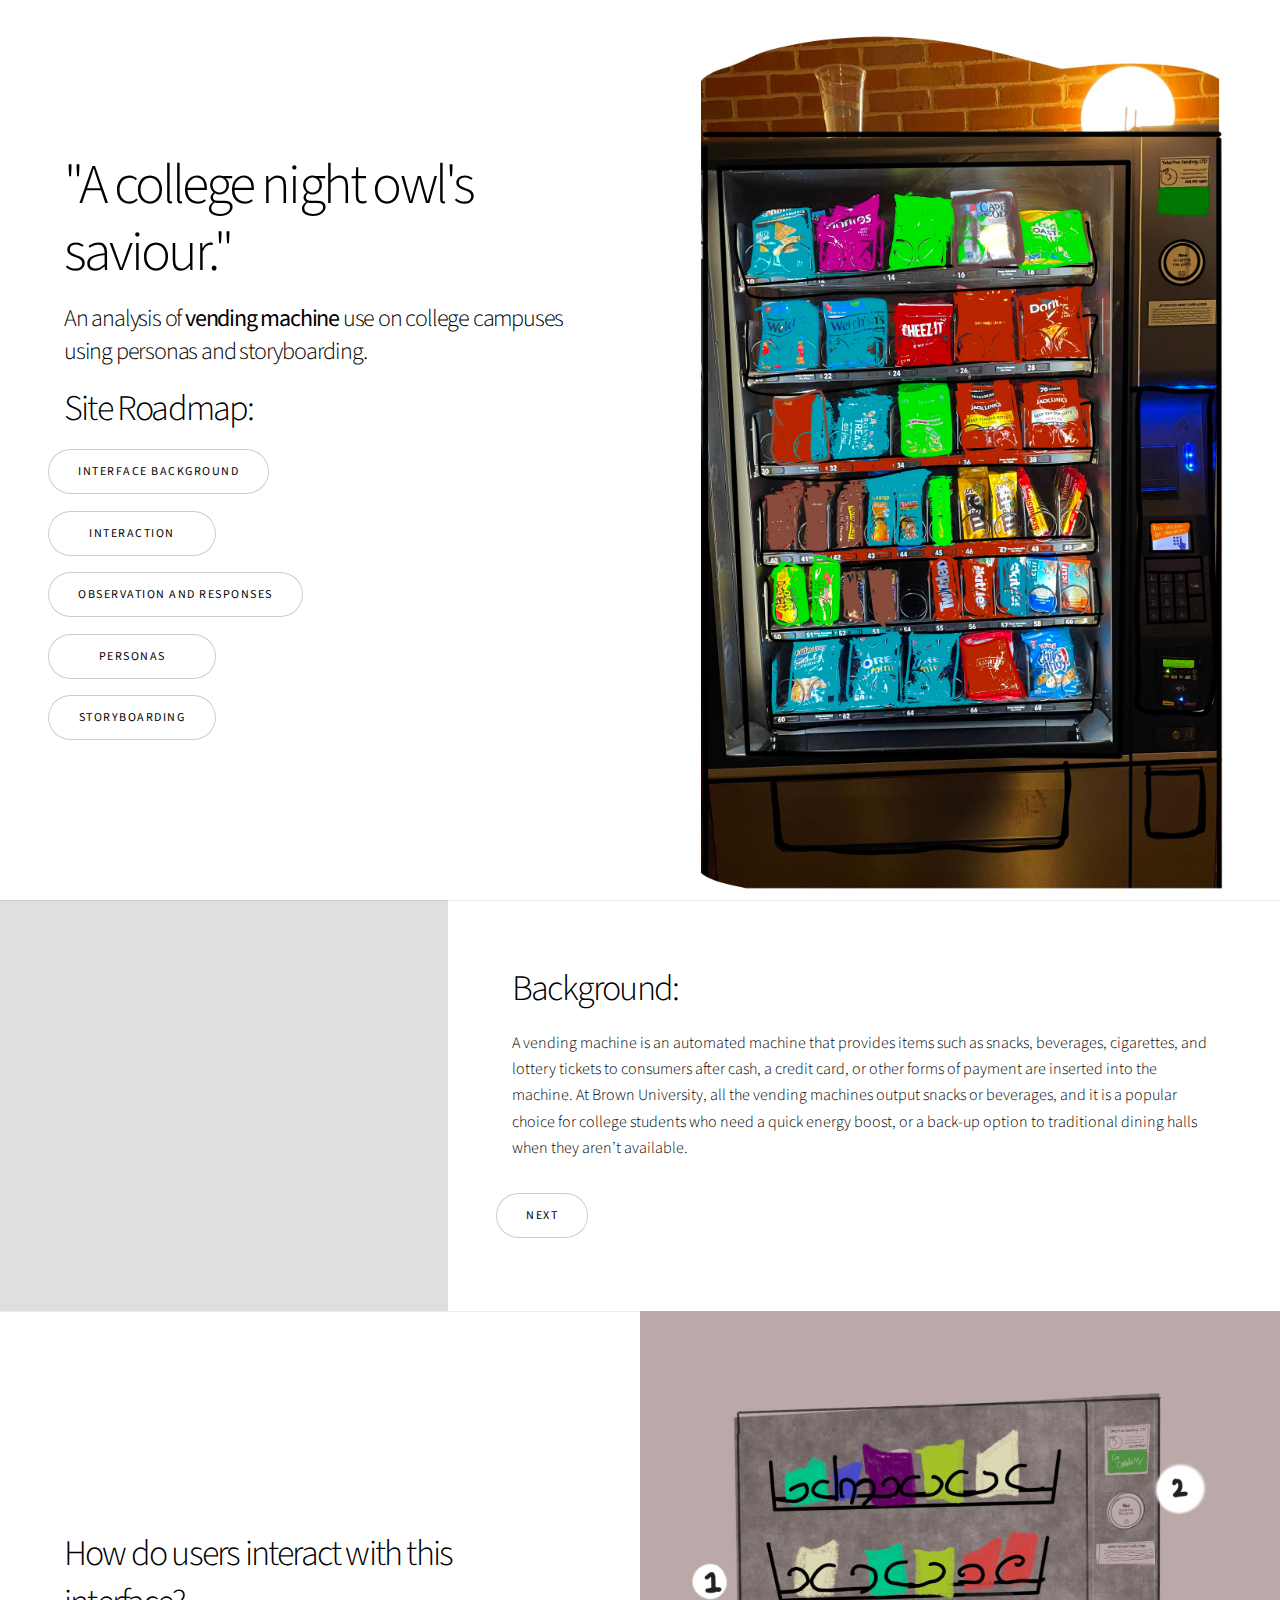
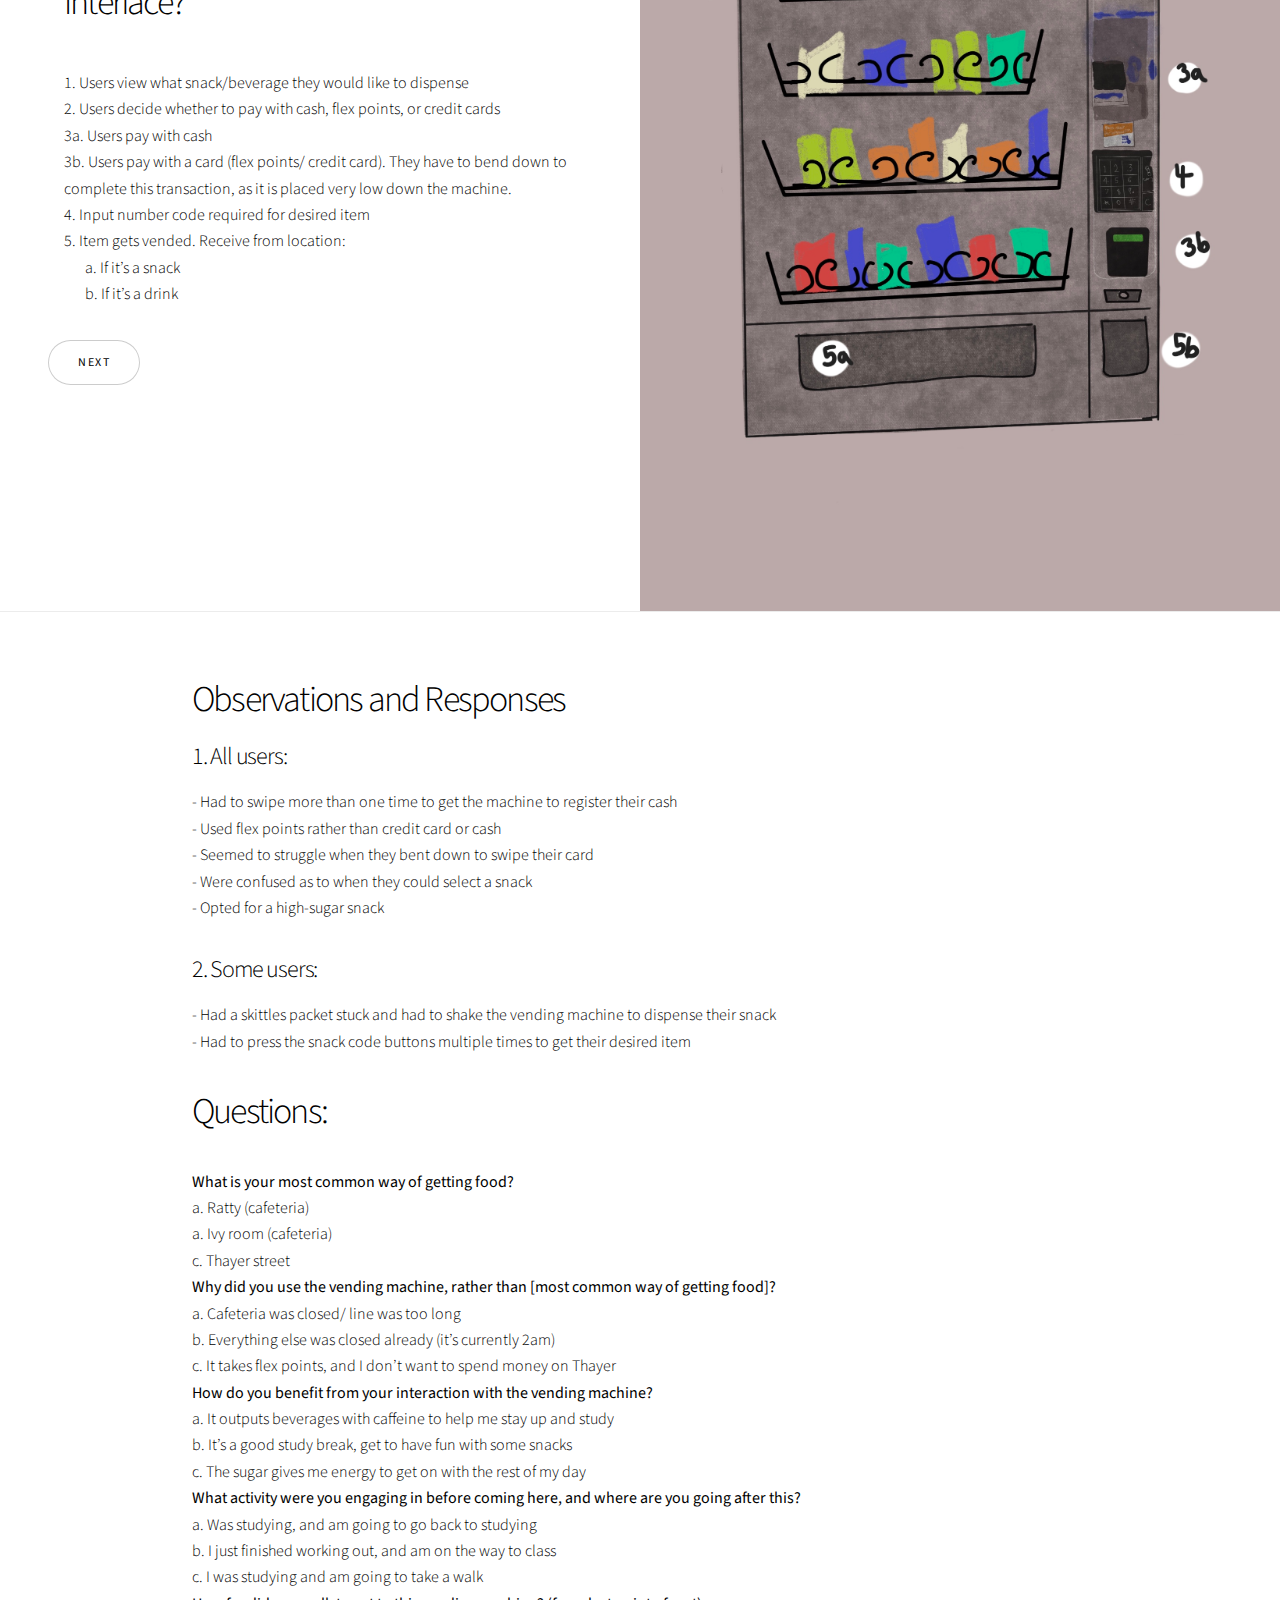
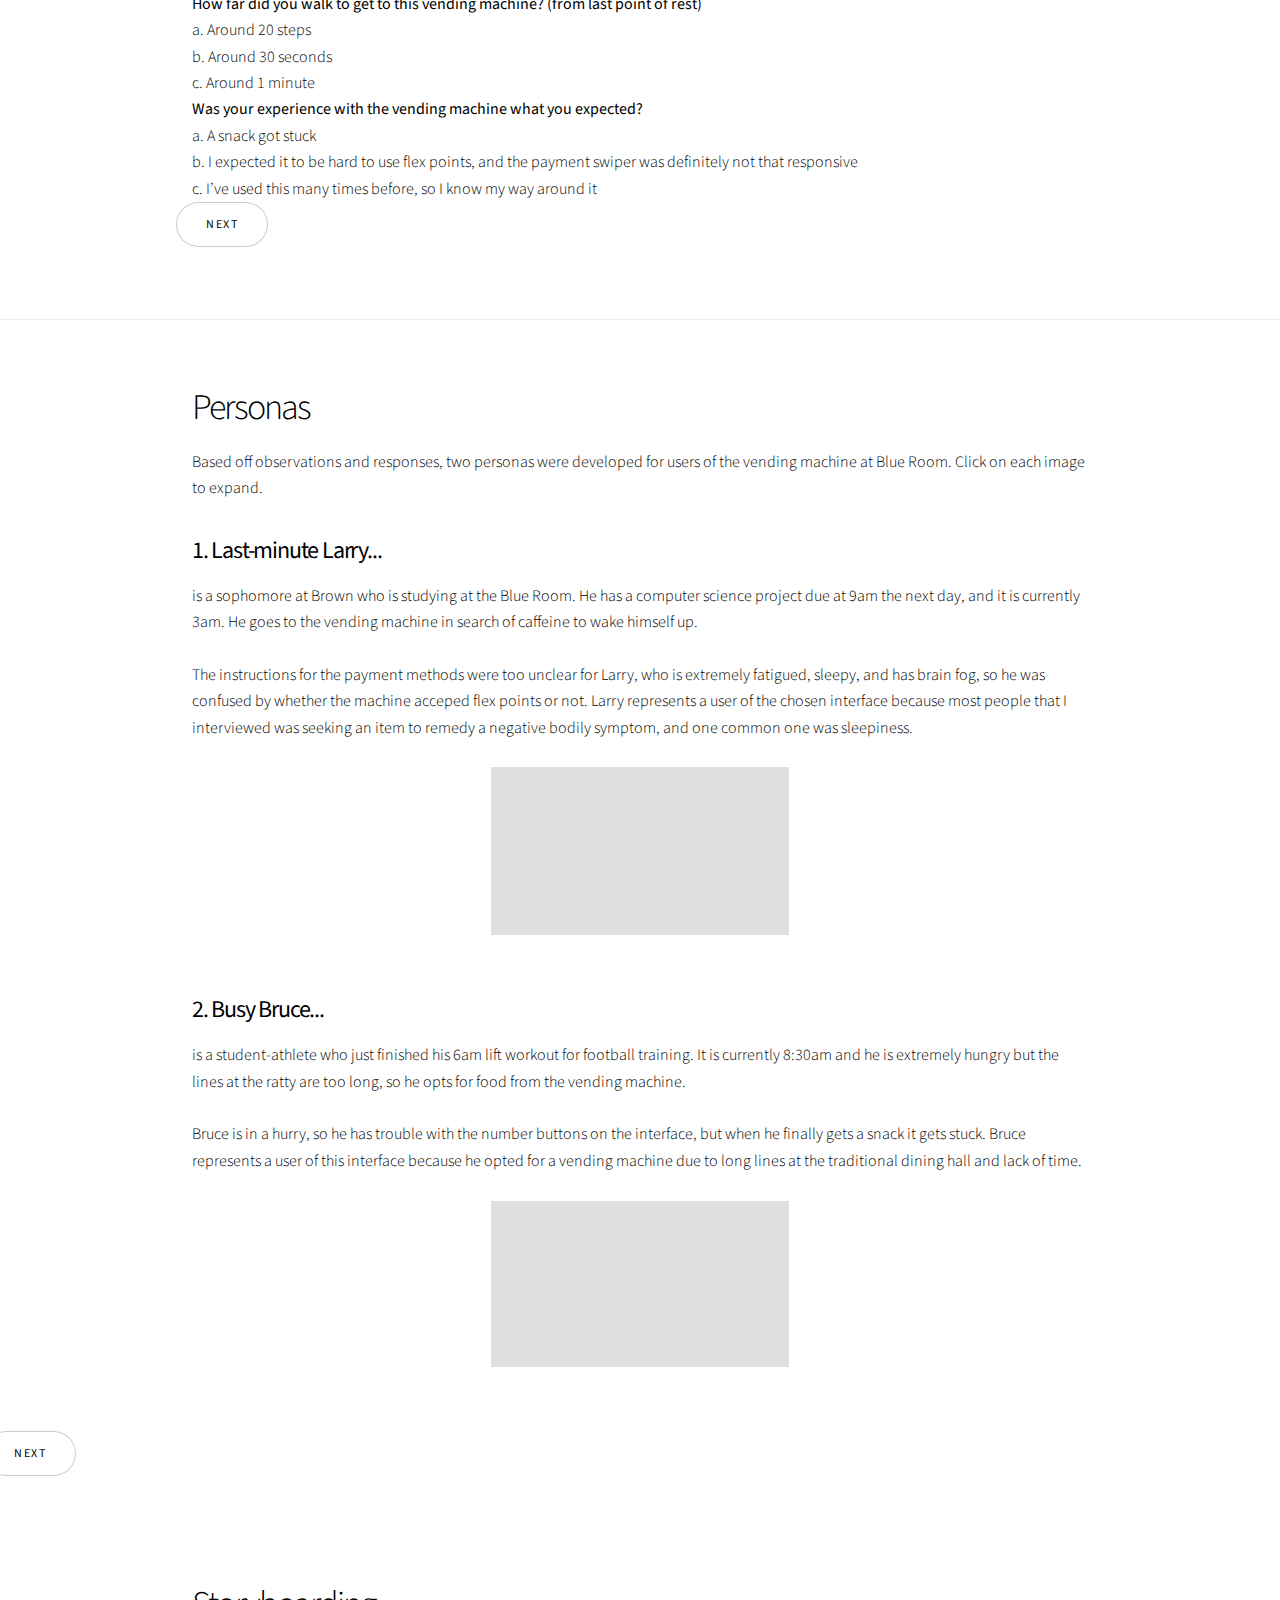
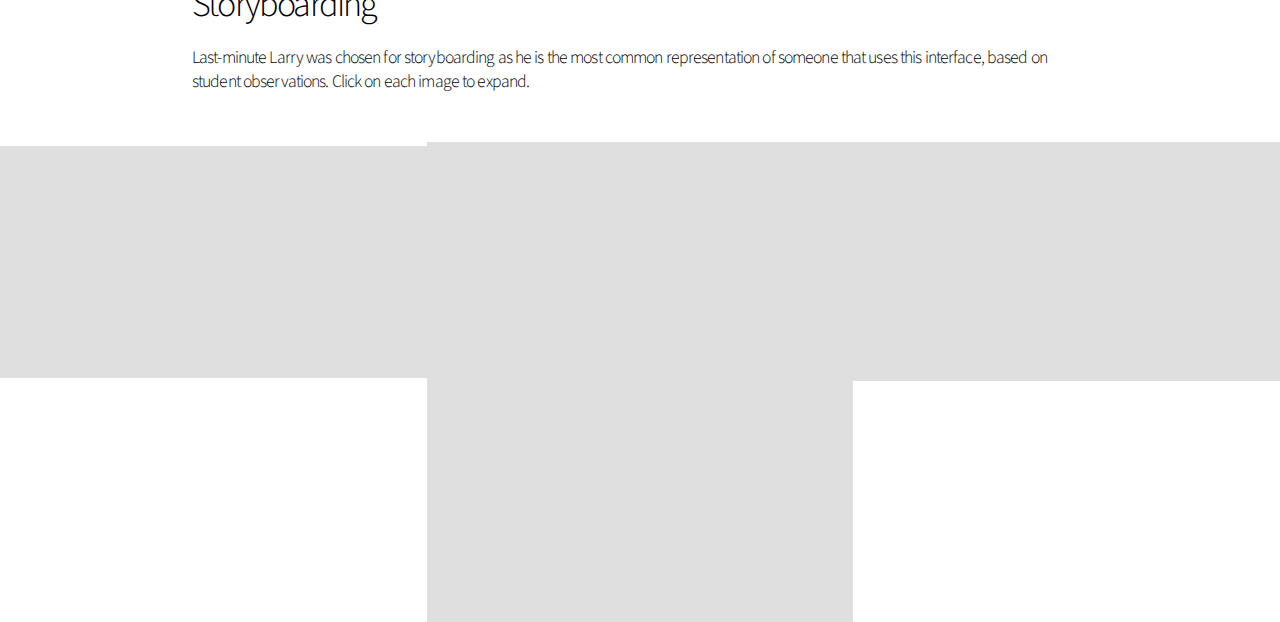
==== commit f90b08de: "Add files via upload" ====
--- a/index.html
+++ b/index.html
@@ -141,7 +141,7 @@
 								<div class="gallery style1 medium lightbox onscroll-fade-in">
 
 								<article>
-									<a href="images/larry.png" class="image ">
+									<a href="images/larry.png" class="image fit ">
 										<img src="images/larry.png" alt="" />
 									</a>
 									<div class="caption">
@@ -163,7 +163,7 @@
 							<div class="gallery style1 medium lightbox onscroll-fade-in">
 
 								<article>
-									<a href="images/bruce.png" class="image ">
+									<a href="images/bruce.png" class="image fit ">
 										<img src="images/bruce.png" alt="" />
 									</a>
 									<div class="caption">
@@ -229,8 +229,8 @@
 					  <div class="gallery style1 medium lightbox onscroll-fade-in">
 						
 						<article id="sixth" >
-							<a href="images/sb1.png" class="image">
-								<img src="images/sb1.png" alt="" />
+							<a href="images/1.png" class="image">
+								<img src="images/1.png" alt="" />
 							</a>
 							<div class="caption">
 								<h3>1</h3>
@@ -241,8 +241,8 @@
 							</div>
 						</article>
 						<article>
-							<a href="images/sb2.png" class="image">
-								<img src="images/sb2.png" alt="" />
+							<a href="images/2.png" class="image">
+								<img src="images/2.png" alt="" />
 							</a>
 							<div class="caption">
 								<h3>2</h3>
@@ -253,8 +253,8 @@
 							</div>
 						</article>
 						<article>
-							<a href="images/sb3.png" class="image">
-								<img src="images/sb3.png" alt="" />
+							<a href="images/3.png" class="image">
+								<img src="images/3.png" alt="" />
 							</a>
 							<div class="caption">
 								<h3>3</h3>
@@ -265,8 +265,8 @@
 							</div>
 						</article>
 						<article>
-							<a href="images/sb4.png" class="image">
-								<img src="images/sb4.png" alt="" />
+							<a href="images/4.png" class="image">
+								<img src="images/4.png" alt="" />
 							</a>
 							<div class="caption">
 								<h3>4</h3>
--- a/assets/css/main.css
+++ b/assets/css/main.css
@@ -2632,6 +2632,7 @@
 		border-radius: 4px;
 		display: inline-block;
 		position: relative;
+		align-content: center;
 	}
 
 		.image img {
@@ -2663,7 +2664,7 @@
 		.image.fit {
 			display: block;
 			margin: 0 0 2rem 0;
-			width: 100%;
+			width: 50%;
 		}
 
 			.image.fit img {
@@ -6371,6 +6372,8 @@
 		position: relative;
 		width: 100%;
 		background-color: transparent;
+	
+    	grid-template-columns: repeat(8, 1fr);
 	}
 
 		.gallery.style1 input, .gallery.style1 select, .gallery.style1 textarea {
@@ -6484,7 +6487,7 @@
 		.gallery.style1 article {
 			overflow: hidden;
 			position: relative;
-			width: 25%;
+			width: 60%;
 		}
 
 			.gallery.style1 article .image {
